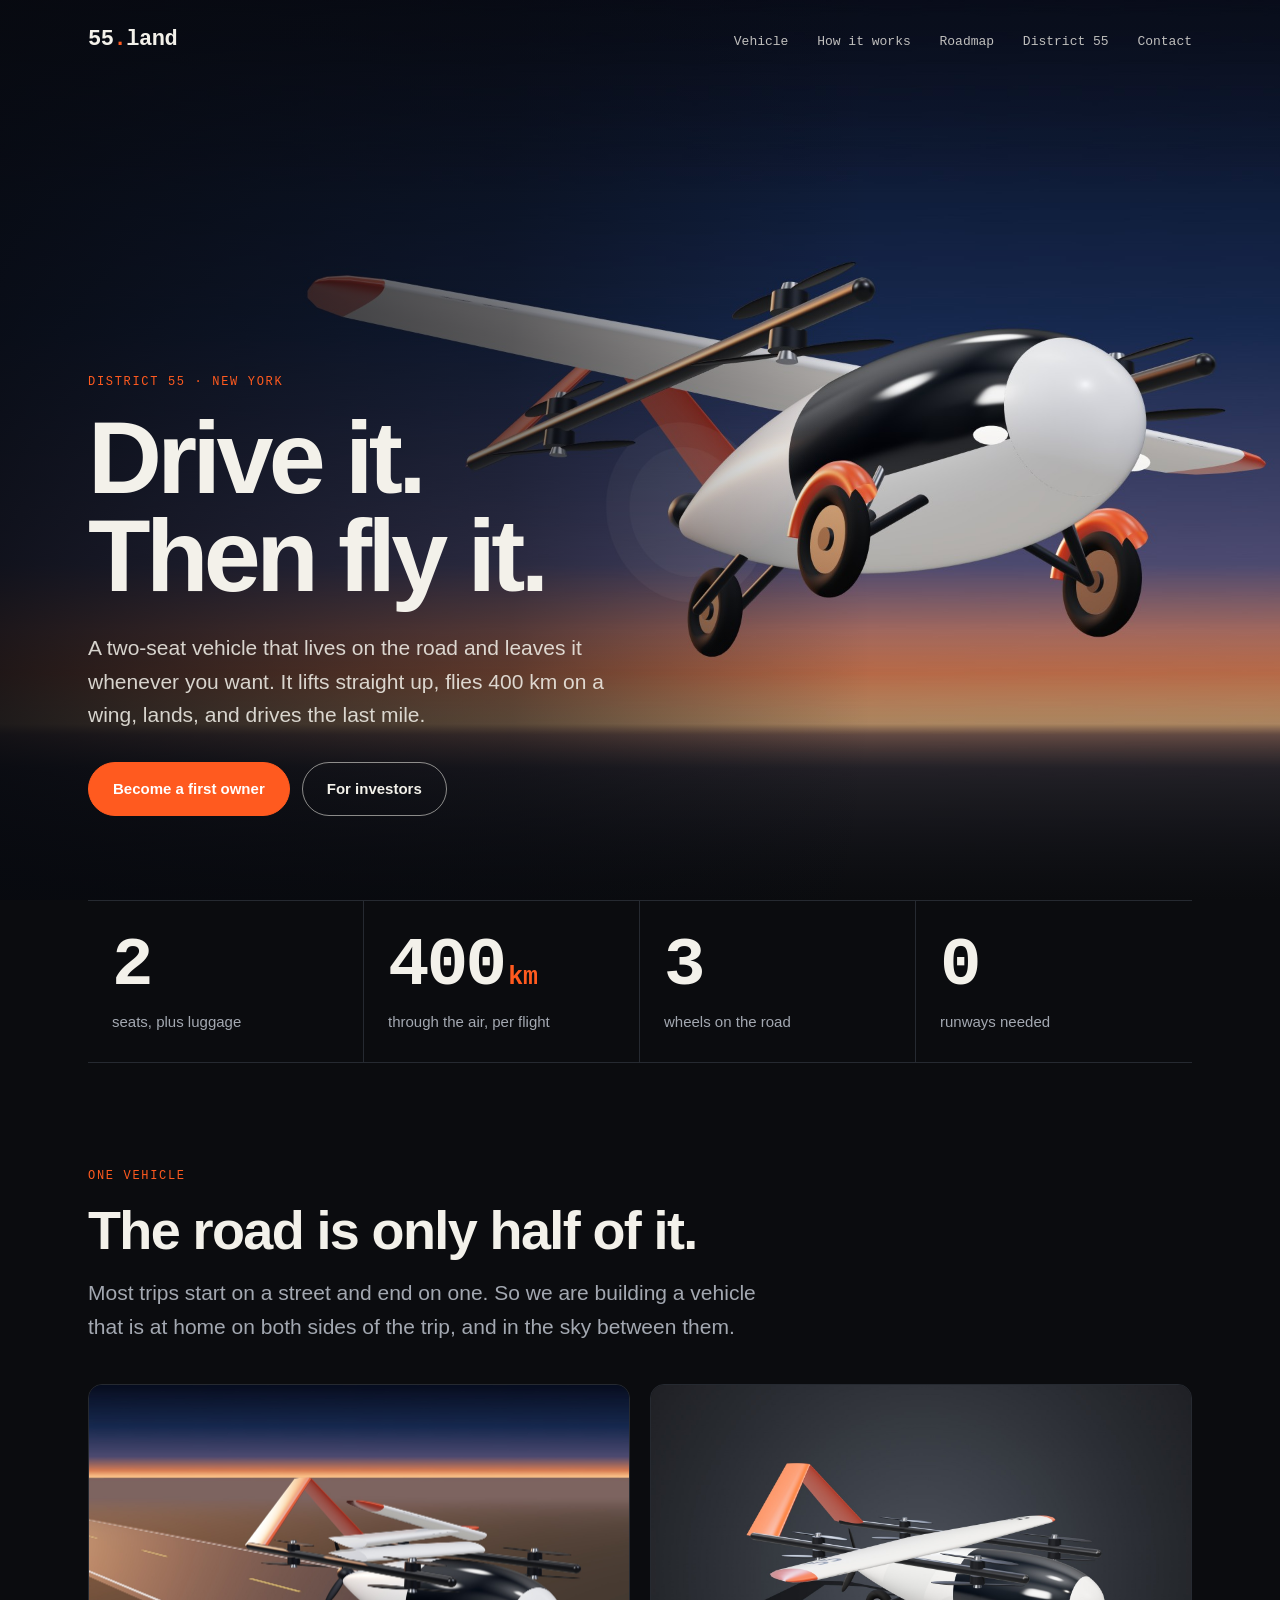
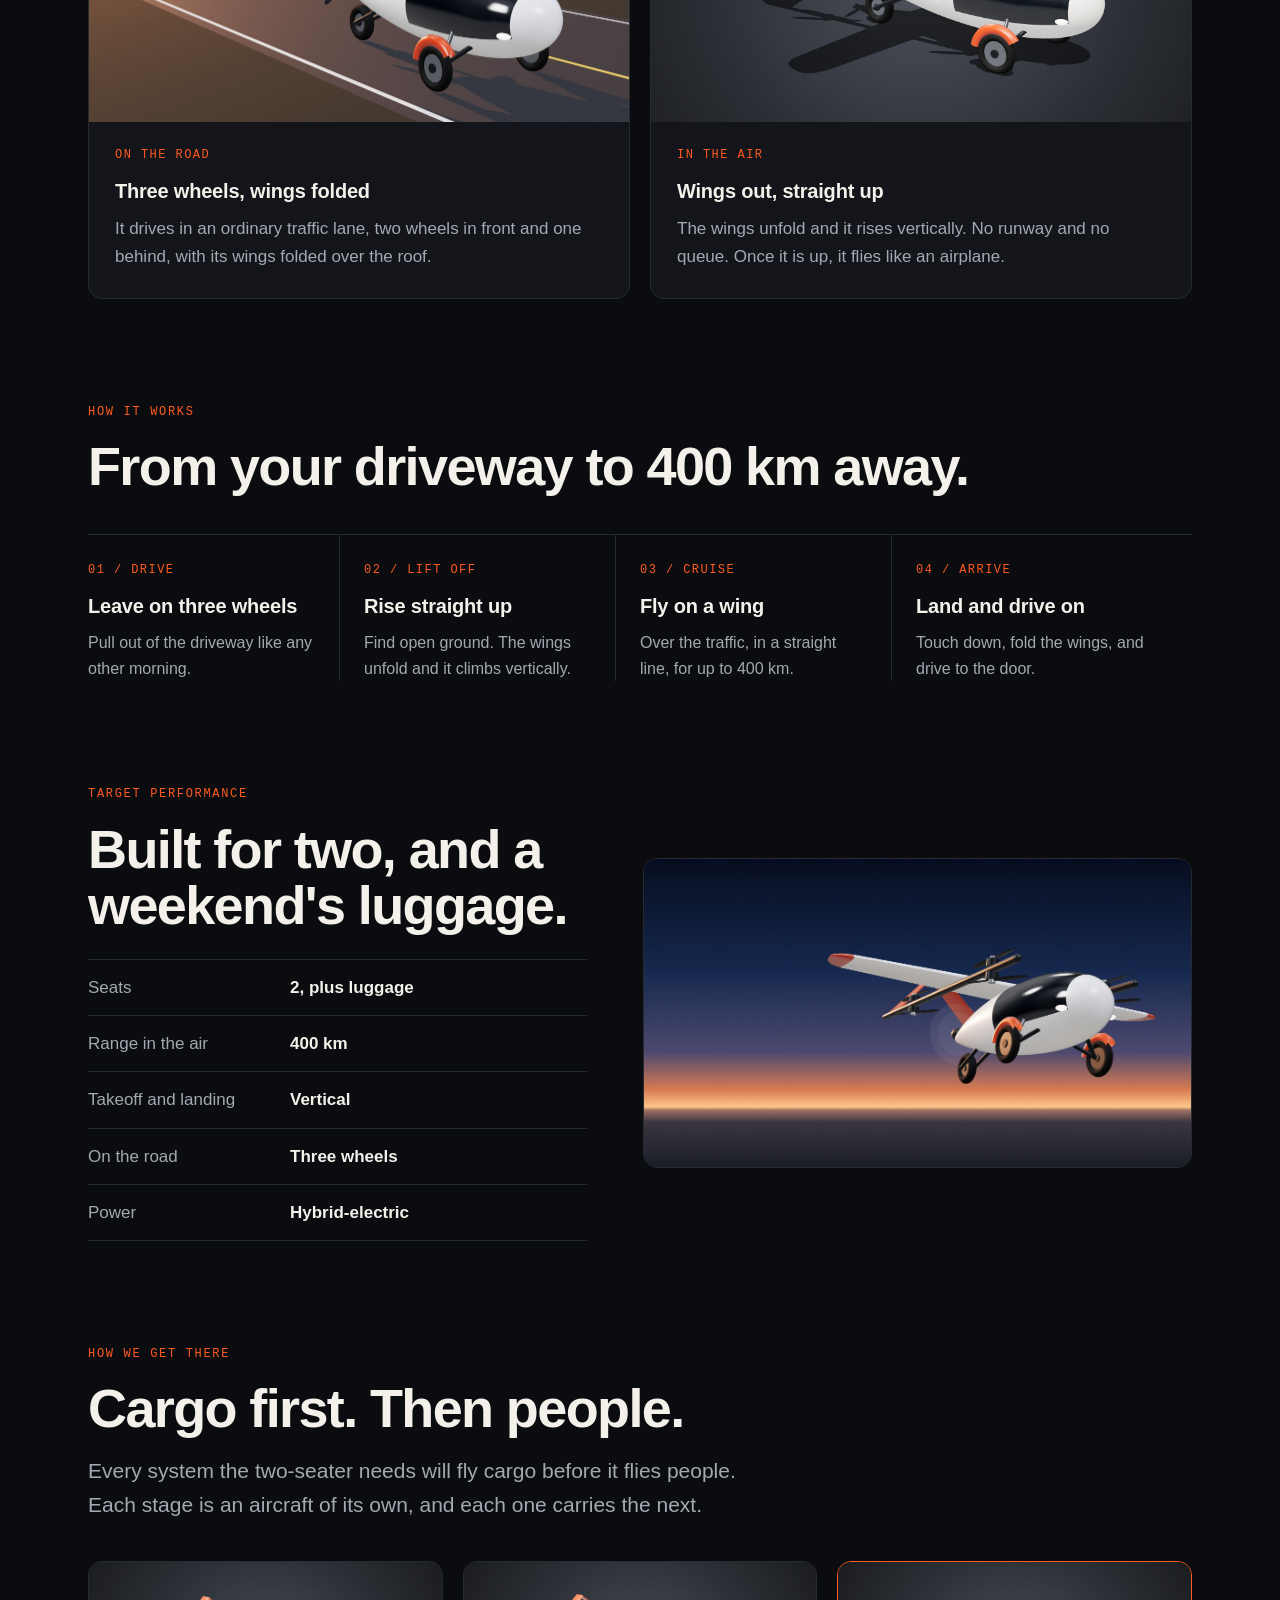
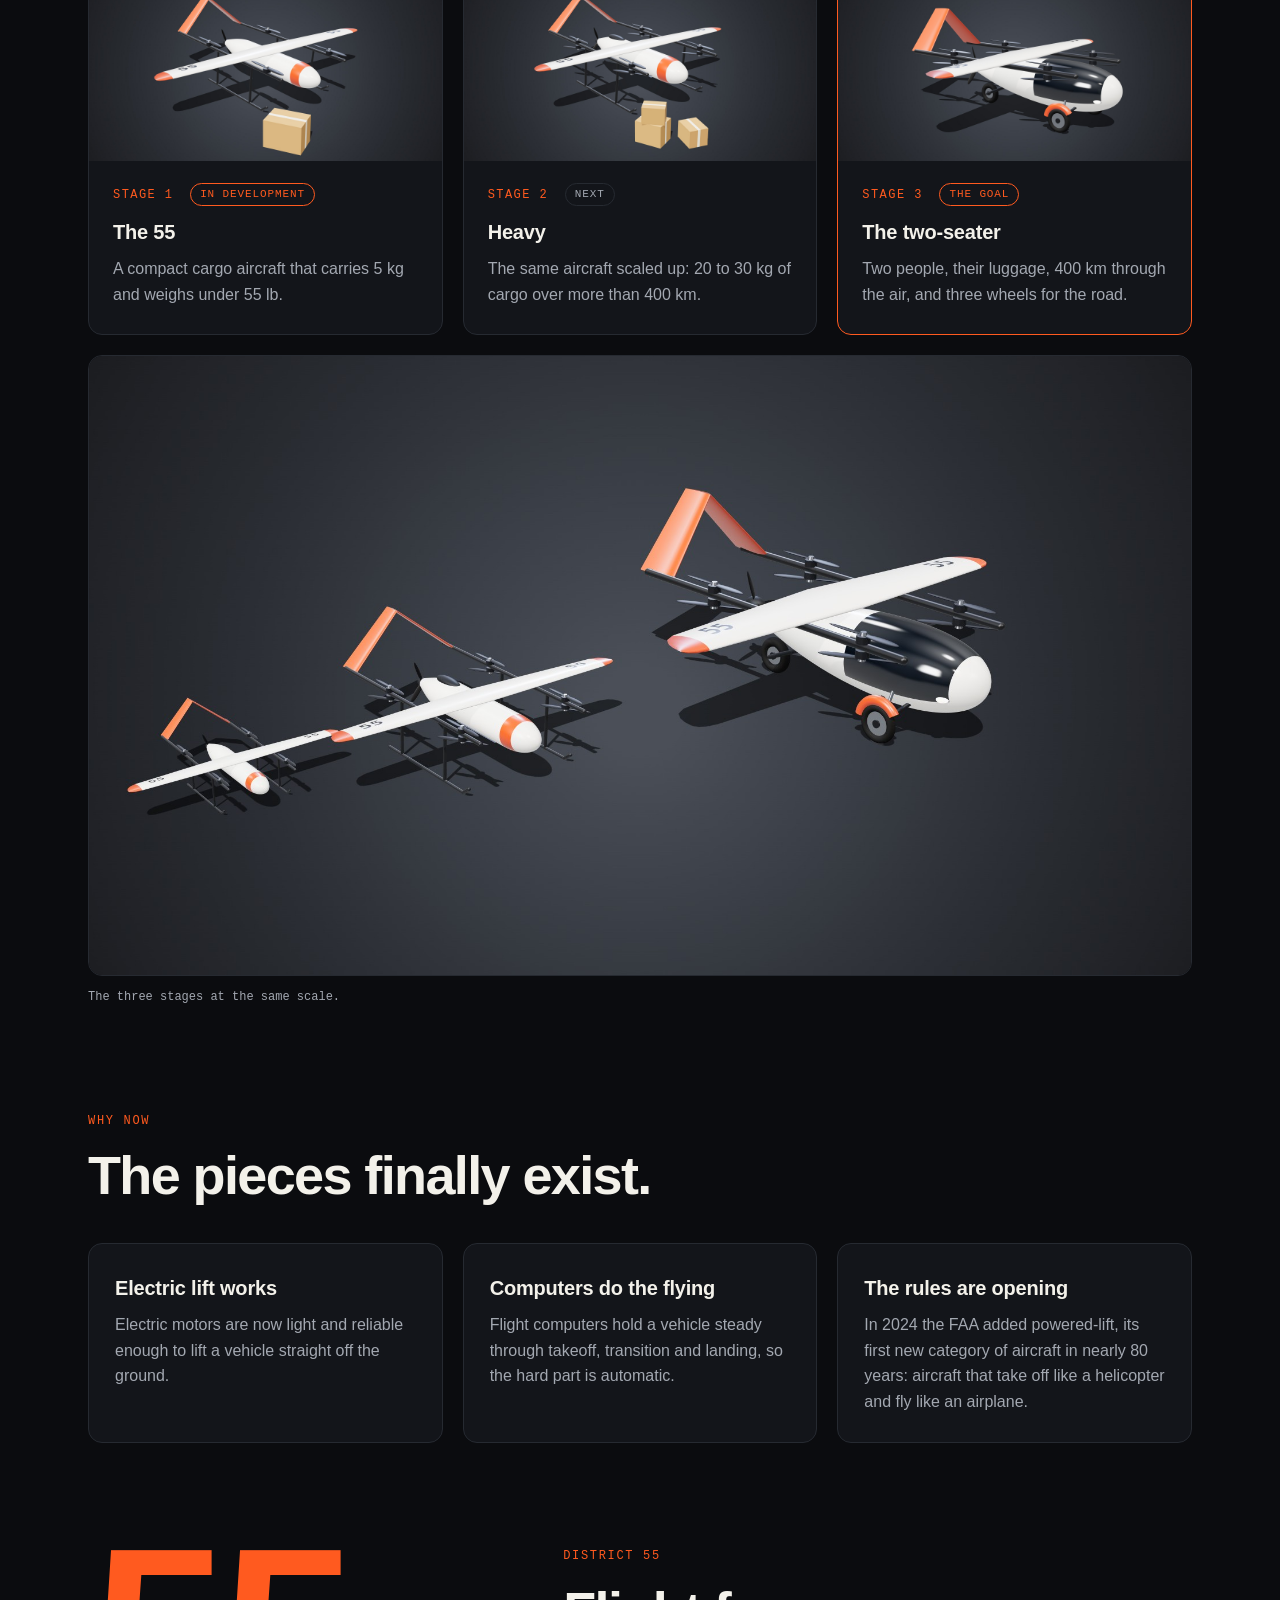
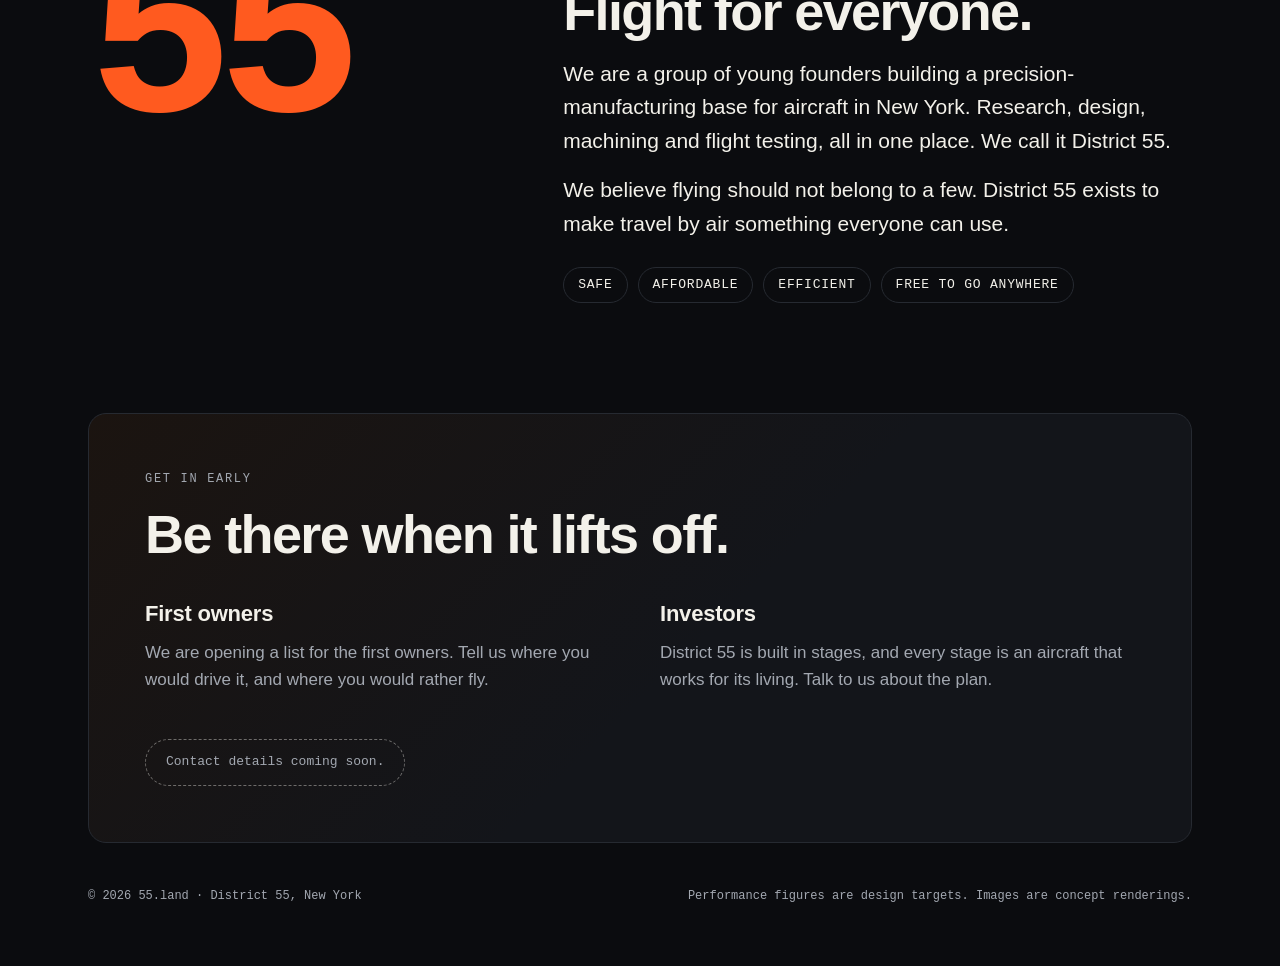
==== index.html @ 9340f639 "Rebuild the site around the two-seat drive-and-fly vehicle New dark layout with a full-width hero, f" ====
<!doctype html>
<html lang="en">
<head>
<meta charset="utf-8">
<meta name="viewport" content="width=device-width, initial-scale=1">
<title>55 — Drive it. Then fly it.</title>
<meta name="description" content="District 55 is building a two-seat vehicle that drives on the road and takes off straight up. 400 km through the air, no runway.">
<meta property="og:title" content="55 — Drive it. Then fly it.">
<meta property="og:description" content="A two-seat vehicle that drives on the road and takes off straight up. 400 km through the air, no runway.">
<meta property="og:type" content="website">
<meta property="og:url" content="https://55.land/">
<meta property="og:image" content="https://55.land/img/hero-fly.jpg">
<meta name="theme-color" content="#0b0c0f">
<link rel="icon" href="favicon.svg" type="image/svg+xml">
<link rel="stylesheet" href="style.css">
</head>
<body>

<header class="top">
  <div class="wrap">
    <a class="logo" href="./">55<span>.</span>land</a>
    <nav>
      <a class="hide" href="#vehicle">Vehicle</a>
      <a class="hide" href="#how">How it works</a>
      <a class="hide" href="#roadmap">Roadmap</a>
      <a class="hide" href="#district">District 55</a>
      <a href="#contact">Contact</a>
    </nav>
  </div>
</header>

<div class="hero">
  <img class="shot" src="img/hero-fly.jpg" width="2400" height="1350" alt="A two-seat vehicle with a long wing and three road wheels, flying at dusk.">
  <div class="wrap">
    <p class="eyebrow">District 55 · New York</p>
    <h1>Drive it.<br>Then fly it.</h1>
    <p class="lede">A two-seat vehicle that lives on the road and leaves it whenever you want. It lifts straight up, flies 400 km on a wing, lands, and drives the last mile.</p>
    <div class="btns">
      <a class="btn primary" href="#contact">Become a first owner</a>
      <a class="btn" href="#contact">For investors</a>
    </div>
  </div>
</div>

<div class="wrap">

<dl class="stats">
  <div><dt>2</dt><dd>seats, plus luggage</dd></div>
  <div><dt>400<small>km</small></dt><dd>through the air, per flight</dd></div>
  <div><dt>3</dt><dd>wheels on the road</dd></div>
  <div><dt>0</dt><dd>runways needed</dd></div>
</dl>

<section id="vehicle">
  <p class="eyebrow">One vehicle</p>
  <h2>The road is only half of it.</h2>
  <p class="lede">Most trips start on a street and end on one. So we are building a vehicle that is at home on both sides of the trip, and in the sky between them.</p>
  <div class="modes">
    <div class="mode">
      <img src="img/road.jpg" width="2400" height="1350" loading="lazy" alt="The vehicle on a two-lane road at dusk, wings folded over the roof.">
      <div class="txt">
        <div class="num">On the road</div>
        <h3>Three wheels, wings folded</h3>
        <p>It drives in an ordinary traffic lane, two wheels in front and one behind, with its wings folded over the roof.</p>
      </div>
    </div>
    <div class="mode">
      <img src="img/stage-3.jpg" width="1920" height="1080" loading="lazy" alt="The vehicle with its wings unfolded, ready to take off.">
      <div class="txt">
        <div class="num">In the air</div>
        <h3>Wings out, straight up</h3>
        <p>The wings unfold and it rises vertically. No runway and no queue. Once it is up, it flies like an airplane.</p>
      </div>
    </div>
  </div>
</section>

<section id="how">
  <p class="eyebrow">How it works</p>
  <h2>From your driveway to 400 km away.</h2>
  <div class="steps">
    <div class="step"><div class="num">01 / Drive</div><h3>Leave on three wheels</h3><p>Pull out of the driveway like any other morning.</p></div>
    <div class="step"><div class="num">02 / Lift off</div><h3>Rise straight up</h3><p>Find open ground. The wings unfold and it climbs vertically.</p></div>
    <div class="step"><div class="num">03 / Cruise</div><h3>Fly on a wing</h3><p>Over the traffic, in a straight line, for up to 400 km.</p></div>
    <div class="step"><div class="num">04 / Arrive</div><h3>Land and drive on</h3><p>Touch down, fold the wings, and drive to the door.</p></div>
  </div>
</section>

<section class="perf" id="performance">
  <div>
    <p class="eyebrow">Target performance</p>
    <h2>Built for two, and a weekend's luggage.</h2>
    <dl class="spec">
      <div><dt>Seats</dt><dd>2, plus luggage</dd></div>
      <div><dt>Range in the air</dt><dd>400 km</dd></div>
      <div><dt>Takeoff and landing</dt><dd>Vertical</dd></div>
      <div><dt>On the road</dt><dd>Three wheels</dd></div>
      <div><dt>Power</dt><dd>Hybrid-electric</dd></div>
    </dl>
  </div>
  <img src="img/hero-fly.jpg" width="2400" height="1350" loading="lazy" alt="The vehicle in flight.">
</section>

<section id="roadmap">
  <p class="eyebrow">How we get there</p>
  <h2>Cargo first. Then people.</h2>
  <p class="lede">Every system the two-seater needs will fly cargo before it flies people. Each stage is an aircraft of its own, and each one carries the next.</p>
  <div class="stages">
    <div class="stage">
      <img src="img/stage-1.jpg" width="1920" height="1080" loading="lazy" alt="The Stage 1 cargo aircraft beside a parcel.">
      <div class="txt">
        <div class="num">Stage 1 <span class="tag now">In development</span></div>
        <h3>The 55</h3>
        <p>A compact cargo aircraft that carries 5 kg and weighs under 55 lb.</p>
      </div>
    </div>
    <div class="stage">
      <img src="img/stage-2.jpg" width="1920" height="1080" loading="lazy" alt="The Stage 2 cargo aircraft beside a stack of parcels.">
      <div class="txt">
        <div class="num">Stage 2 <span class="tag">Next</span></div>
        <h3>Heavy</h3>
        <p>The same aircraft scaled up: 20 to 30 kg of cargo over more than 400 km.</p>
      </div>
    </div>
    <div class="stage goal">
      <img src="img/stage-3.jpg" width="1920" height="1080" loading="lazy" alt="The Stage 3 two-seat vehicle.">
      <div class="txt">
        <div class="num">Stage 3 <span class="tag now">The goal</span></div>
        <h3>The two-seater</h3>
        <p>Two people, their luggage, 400 km through the air, and three wheels for the road.</p>
      </div>
    </div>
  </div>
  <figure class="family">
    <img src="img/family.jpg" width="1920" height="1080" loading="lazy" alt="The three aircraft side by side, from the smallest to the largest.">
    <figcaption>The three stages at the same scale.</figcaption>
  </figure>
</section>

<section id="why-now">
  <p class="eyebrow">Why now</p>
  <h2>The pieces finally exist.</h2>
  <div class="cards">
    <div class="card"><h3>Electric lift works</h3><p>Electric motors are now light and reliable enough to lift a vehicle straight off the ground.</p></div>
    <div class="card"><h3>Computers do the flying</h3><p>Flight computers hold a vehicle steady through takeoff, transition and landing, so the hard part is automatic.</p></div>
    <div class="card"><h3>The rules are opening</h3><p>In 2024 the FAA added powered-lift, its first new category of aircraft in nearly 80 years: aircraft that take off like a helicopter and fly like an airplane.</p></div>
  </div>
</section>

<section class="district" id="district">
  <div class="big55">55</div>
  <div>
    <p class="eyebrow">District 55</p>
    <h2>Flight for everyone.</h2>
    <p class="lede">We are a group of young founders building a precision-manufacturing base for aircraft in New York. Research, design, machining and flight testing, all in one place. We call it District 55.</p>
    <p class="lede">We believe flying should not belong to a few. District 55 exists to make travel by air something everyone can use.</p>
    <ul class="values">
      <li>Safe</li>
      <li>Affordable</li>
      <li>Efficient</li>
      <li>Free to go anywhere</li>
    </ul>
  </div>
</section>

<div class="cta" id="contact">
  <p class="eyebrow">Get in early</p>
  <h2>Be there when it lifts off.</h2>
  <div class="two">
    <div>
      <h3>First owners</h3>
      <p>We are opening a list for the first owners. Tell us where you would drive it, and where you would rather fly.</p>
    </div>
    <div>
      <h3>Investors</h3>
      <p>District 55 is built in stages, and every stage is an aircraft that works for its living. Talk to us about the plan.</p>
    </div>
  </div>
  <p class="soon">Contact details coming soon.</p>
</div>

<footer>
  <span>© 2026 55.land · District 55, New York</span>
  <span>Performance figures are design targets. Images are concept renderings.</span>
</footer>

</div>
</body>
</html>
---- style.css ----
:root {
  --bg: #0b0c0f;
  --card: #13151a;
  --ink: #f3f1ea;
  --muted: #a3a8b1;
  --line: #262a31;
  --accent: #ff5a1f;
  --sans: -apple-system, BlinkMacSystemFont, "Segoe UI", "Helvetica Neue", Arial, sans-serif;
  --mono: ui-monospace, "SF Mono", Menlo, Consolas, monospace;
  color-scheme: dark;
}
* { box-sizing: border-box; }
html { scroll-behavior: smooth; }
body {
  margin: 0;
  background: var(--bg);
  color: var(--ink);
  font-family: var(--sans);
  font-size: 17px;
  line-height: 1.6;
  -webkit-font-smoothing: antialiased;
}
a { color: inherit; }
img { max-width: 100%; height: auto; }
.wrap { max-width: 1160px; margin: 0 auto; padding: 0 28px; }

/* header sits on top of the hero image */
header.top {
  position: absolute; top: 0; left: 0; right: 0; z-index: 3;
}
header.top .wrap { display: flex; align-items: center; justify-content: space-between; padding-top: 22px; padding-bottom: 22px; }
.logo { font-family: var(--mono); font-weight: 700; font-size: 22px; letter-spacing: -0.02em; text-decoration: none; }
.logo span { color: var(--accent); }
nav a { font-family: var(--mono); font-size: 13px; text-decoration: none; color: var(--ink); opacity: 0.78; margin-left: 24px; }
nav a:hover { opacity: 1; color: var(--accent); }

.eyebrow {
  font-family: var(--mono); font-size: 12px; letter-spacing: 0.14em;
  text-transform: uppercase; color: var(--accent); margin: 0 0 16px;
}
h1 {
  font-size: clamp(46px, 8vw, 112px); line-height: 0.96;
  letter-spacing: -0.045em; font-weight: 750; margin: 0 0 26px;
}
h2 {
  font-size: clamp(30px, 4.4vw, 54px); line-height: 1.04;
  letter-spacing: -0.03em; font-weight: 720; margin: 0 0 18px;
}
h3 { font-size: 20px; font-weight: 650; letter-spacing: -0.01em; margin: 0 0 8px; }
p { margin: 0 0 16px; }
.lede { font-size: clamp(18px, 1.7vw, 21px); color: var(--muted); max-width: 33em; }

/* hero */
.hero { position: relative; min-height: min(100vh, 900px); display: flex; align-items: flex-end; overflow: hidden; }
.hero .shot { position: absolute; inset: 0; width: 100%; height: 100%; object-fit: cover; object-position: 72% 50%; }
.hero::after {
  content: ""; position: absolute; inset: 0;
  background:
    linear-gradient(90deg, rgba(7, 9, 15, 0.86) 0%, rgba(7, 9, 15, 0.5) 40%, rgba(7, 9, 15, 0) 68%),
    linear-gradient(180deg, rgba(11, 12, 15, 0.35) 0%, rgba(11, 12, 15, 0) 22%, rgba(11, 12, 15, 0) 70%, var(--bg) 100%);
}
.hero .wrap { position: relative; z-index: 2; width: 100%; padding-top: 140px; padding-bottom: 84px; }
.hero .lede { color: var(--ink); opacity: 0.86; max-width: 27em; }
.btns { display: flex; flex-wrap: wrap; gap: 12px; margin-top: 30px; }
.btn {
  display: inline-block; padding: 14px 24px; border-radius: 999px;
  font-weight: 650; font-size: 15px; text-decoration: none;
  border: 1.5px solid rgba(243, 241, 234, 0.55);
}
.btn.primary { background: var(--accent); border-color: var(--accent); color: #fff; }
.btn:hover { border-color: var(--accent); color: var(--accent); }
.btn.primary:hover { background: #fff; border-color: #fff; color: #0b0c0f; }

/* headline numbers */
.stats { display: grid; grid-template-columns: repeat(4, 1fr); border-top: 1px solid var(--line); border-bottom: 1px solid var(--line); margin: 0; }
.stats div { padding: 30px 24px 28px; border-right: 1px solid var(--line); }
.stats div:last-child { border-right: 0; }
.stats dt { font-family: var(--mono); font-weight: 700; font-size: clamp(40px, 5.4vw, 72px); line-height: 1; letter-spacing: -0.04em; }
.stats dt small { font-size: 0.36em; letter-spacing: 0; color: var(--accent); margin-left: 4px; }
.stats dd { margin: 10px 0 0; color: var(--muted); font-size: 15px; }

section { padding: 104px 0 0; }

/* road and air */
.modes { display: grid; grid-template-columns: 1fr 1fr; gap: 20px; margin-top: 40px; }
.mode { position: relative; border-radius: 14px; overflow: hidden; background: var(--card); border: 1px solid var(--line); }
.mode img { display: block; width: 100%; aspect-ratio: 16 / 10; object-fit: cover; }
.mode .txt { padding: 24px 26px 28px; }
.mode p { color: var(--muted); margin: 0; }
.num { font-family: var(--mono); font-size: 12px; letter-spacing: 0.12em; color: var(--accent); margin-bottom: 10px; text-transform: uppercase; }

/* steps */
.steps { display: grid; grid-template-columns: repeat(4, 1fr); gap: 0; margin-top: 40px; border-top: 1px solid var(--line); }
.step { padding: 26px 24px 0 0; border-right: 1px solid var(--line); margin-right: 24px; }
.step:last-child { border-right: 0; margin-right: 0; }
.step p { color: var(--muted); margin: 0; font-size: 16px; }

/* target performance */
.perf { display: grid; grid-template-columns: 1fr 1.1fr; gap: 56px; align-items: center; }
.perf img { display: block; width: 100%; border-radius: 14px; border: 1px solid var(--line); }
.spec { margin: 26px 0 0; border-top: 1px solid var(--line); }
.spec div { display: grid; grid-template-columns: 190px 1fr; gap: 12px; padding: 14px 0; border-bottom: 1px solid var(--line); }
.spec dt { color: var(--muted); }
.spec dd { margin: 0; font-weight: 650; font-variant-numeric: tabular-nums; }

/* roadmap */
.stages { margin-top: 40px; display: grid; grid-template-columns: repeat(3, 1fr); gap: 20px; }
.stage { border-radius: 14px; overflow: hidden; background: var(--card); border: 1px solid var(--line); }
.stage.goal { border-color: var(--accent); }
.stage img { display: block; width: 100%; aspect-ratio: 16 / 9; object-fit: cover; }
.stage .txt { padding: 22px 24px 26px; }
.stage p { color: var(--muted); margin: 0; font-size: 16px; }
.tag {
  display: inline-block; font-family: var(--mono); font-size: 11px; letter-spacing: 0.08em;
  text-transform: uppercase; padding: 2px 9px; border-radius: 999px;
  border: 1px solid var(--line); color: var(--muted); margin-left: 8px; vertical-align: 1px;
}
.tag.now { border-color: var(--accent); color: var(--accent); }
figure { margin: 0; }
figure.family { margin-top: 20px; }
figure.family img { display: block; width: 100%; border-radius: 14px; border: 1px solid var(--line); }
figcaption { font-family: var(--mono); font-size: 12px; color: var(--muted); margin-top: 12px; }

/* why now */
.cards { display: grid; grid-template-columns: repeat(3, 1fr); gap: 20px; margin-top: 40px; }
.card { background: var(--card); border: 1px solid var(--line); border-radius: 14px; padding: 28px 26px; }
.card p { color: var(--muted); margin: 0; font-size: 16px; }

/* district 55 */
.district { display: grid; grid-template-columns: 0.8fr 1.2fr; gap: 56px; align-items: start; }
.big55 { font-family: var(--mono); font-weight: 700; font-size: clamp(110px, 19vw, 260px); line-height: 0.82; letter-spacing: -0.07em; color: var(--accent); }
.district .lede { color: var(--ink); max-width: 30em; }
.values { display: flex; flex-wrap: wrap; gap: 10px; margin: 26px 0 0; padding: 0; list-style: none; }
.values li { font-family: var(--mono); font-size: 13px; letter-spacing: 0.06em; text-transform: uppercase; border: 1px solid var(--line); border-radius: 999px; padding: 7px 14px; }

/* contact */
.cta { margin-top: 110px; border-radius: 18px; border: 1px solid var(--line); background: linear-gradient(135deg, #1b1410 0%, #13151a 55%); padding: 56px; }
.cta .two { display: grid; grid-template-columns: 1fr 1fr; gap: 40px; margin-top: 34px; }
.cta h3 { font-size: 22px; }
.cta p { color: var(--muted); max-width: 30em; }
.soon { font-family: var(--mono); font-size: 13px; color: var(--ink); border: 1px dashed rgba(243, 241, 234, 0.4); border-radius: 999px; padding: 12px 20px; display: inline-block; margin: 30px 0 0; }

footer { padding: 44px 0 60px; font-family: var(--mono); font-size: 12px; color: var(--muted); display: flex; justify-content: space-between; flex-wrap: wrap; gap: 10px; }

@media (max-width: 900px) {
  .stages, .cards { grid-template-columns: 1fr; }
  .perf, .district { grid-template-columns: 1fr; gap: 32px; }
  .steps { grid-template-columns: 1fr 1fr; }
  .step { border-right: 0; margin-right: 0; padding: 24px 20px 8px 0; }
}
@media (max-width: 700px) {
  .wrap { padding: 0 20px; }
  nav a { margin-left: 16px; }
  nav a.hide { display: none; }
  .hero { min-height: 88vh; }
  .hero .shot { bottom: auto; height: 52%; object-position: 90% 50%; }
  .hero::after {
    background:
      linear-gradient(180deg, rgba(11, 12, 15, 0.45) 0%, rgba(11, 12, 15, 0) 14%, rgba(11, 12, 15, 0) 36%, var(--bg) 52%);
  }
  .hero .wrap { padding-bottom: 48px; }
  .stats { grid-template-columns: 1fr 1fr; }
  .stats div { padding: 22px 16px; }
  .stats div:nth-child(2) { border-right: 0; }
  .stats div:nth-child(-n+2) { border-bottom: 1px solid var(--line); }
  section { padding-top: 76px; }
  .modes { grid-template-columns: 1fr; }
  .steps { grid-template-columns: 1fr; }
  .spec div { grid-template-columns: 140px 1fr; }
  .cta { padding: 34px 24px; margin-top: 80px; }
  .cta .two { grid-template-columns: 1fr; gap: 24px; }
}
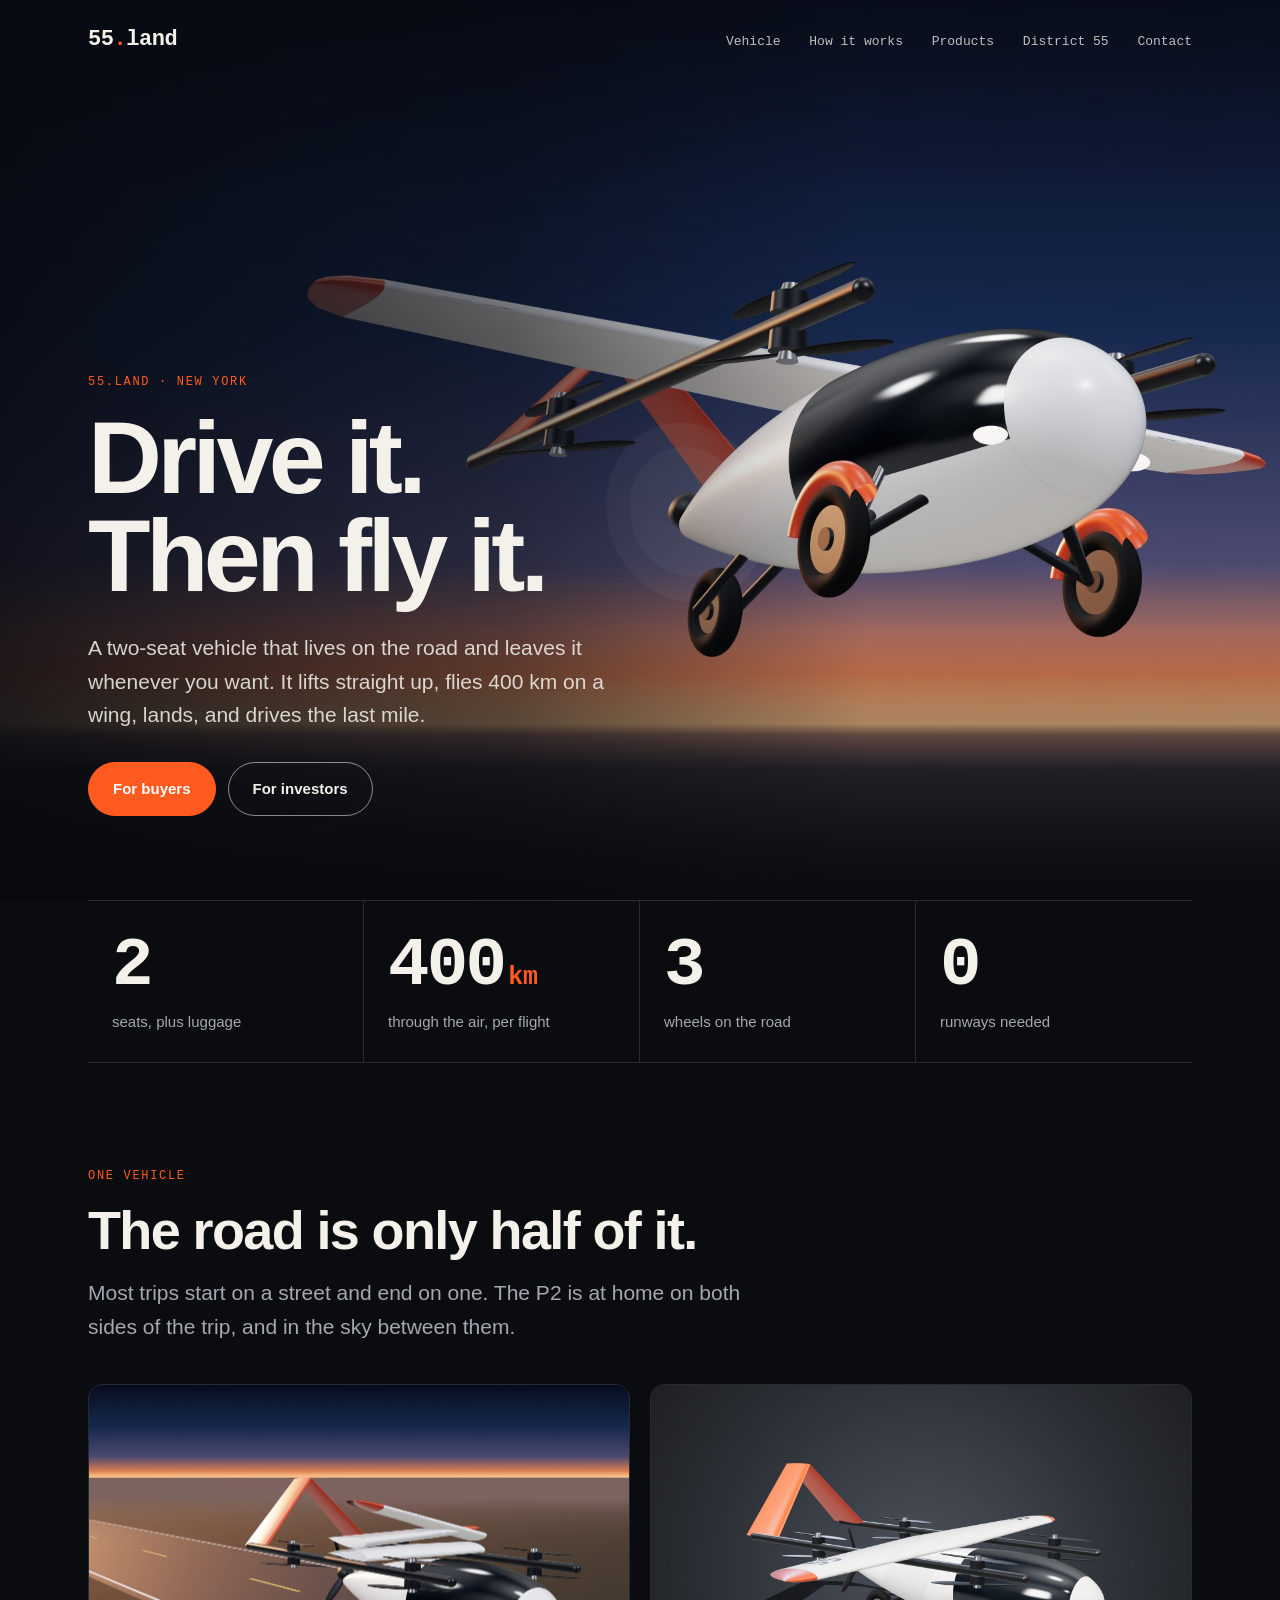
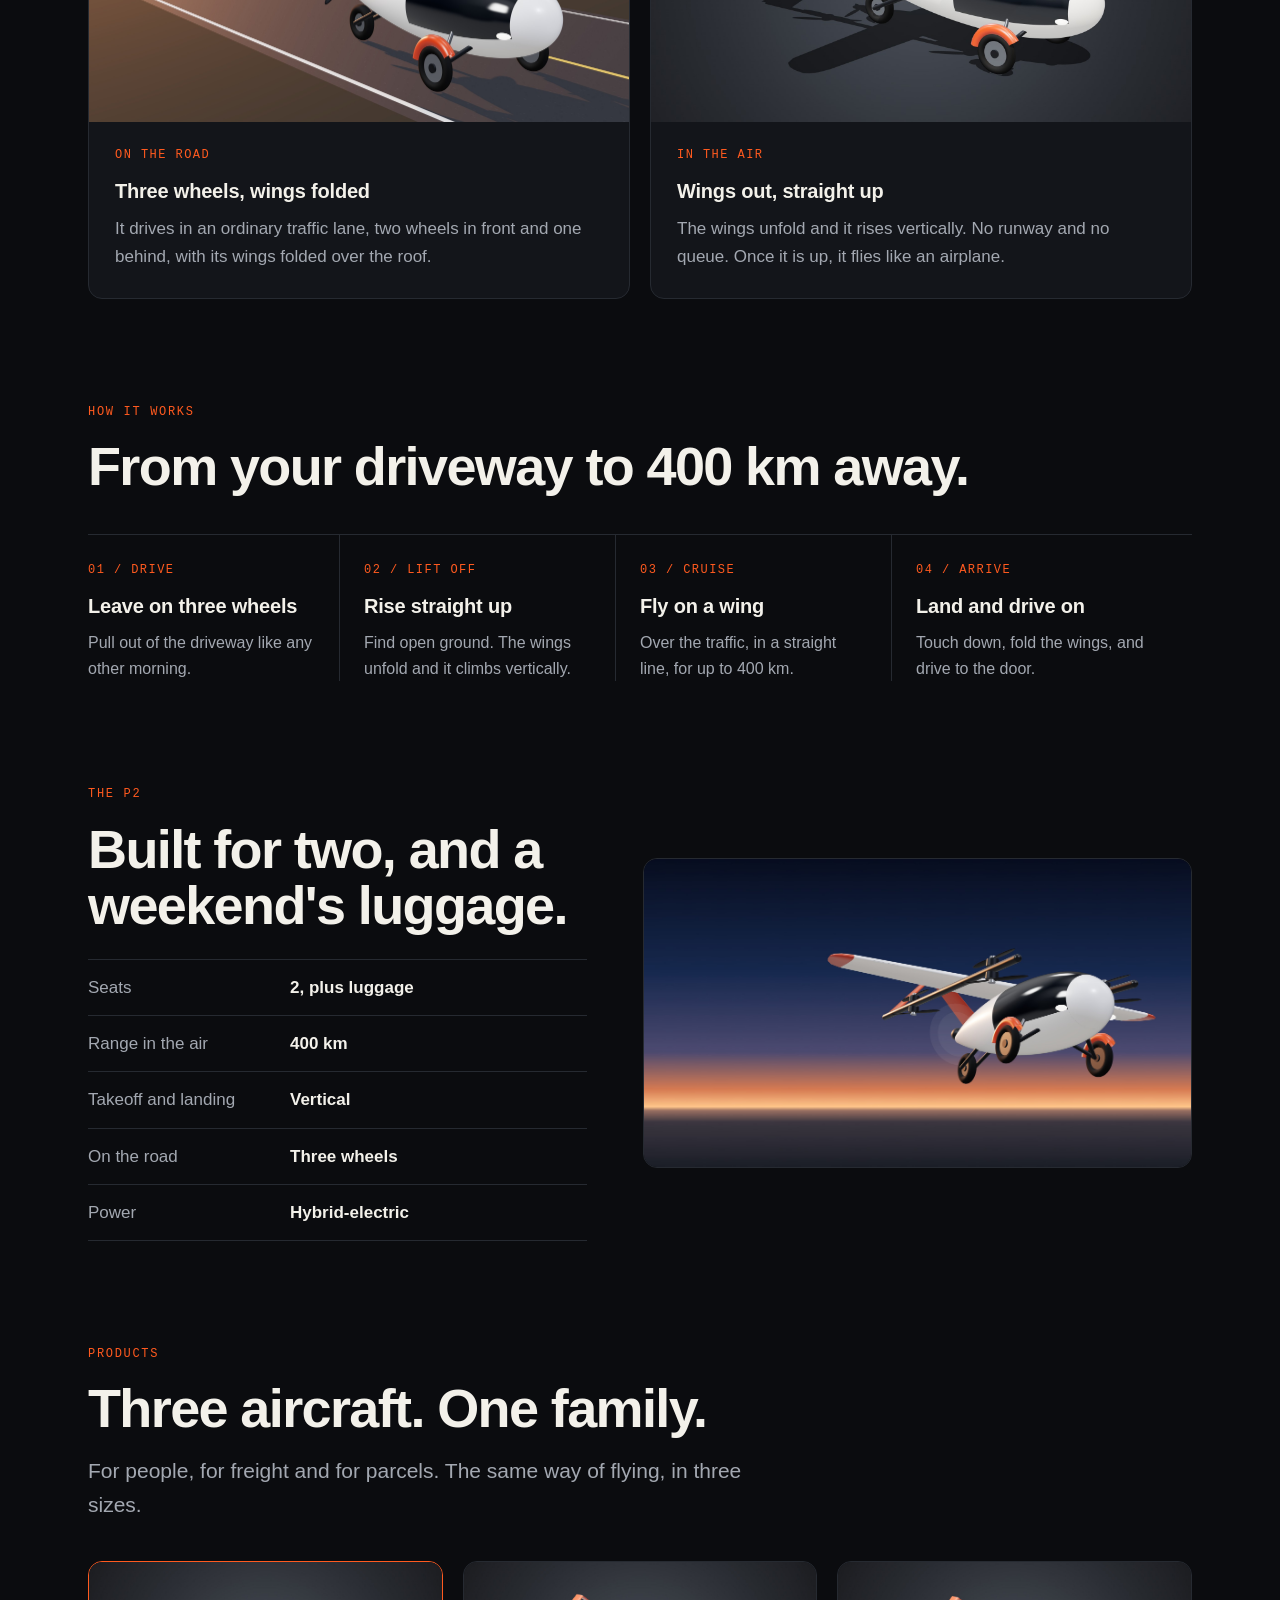
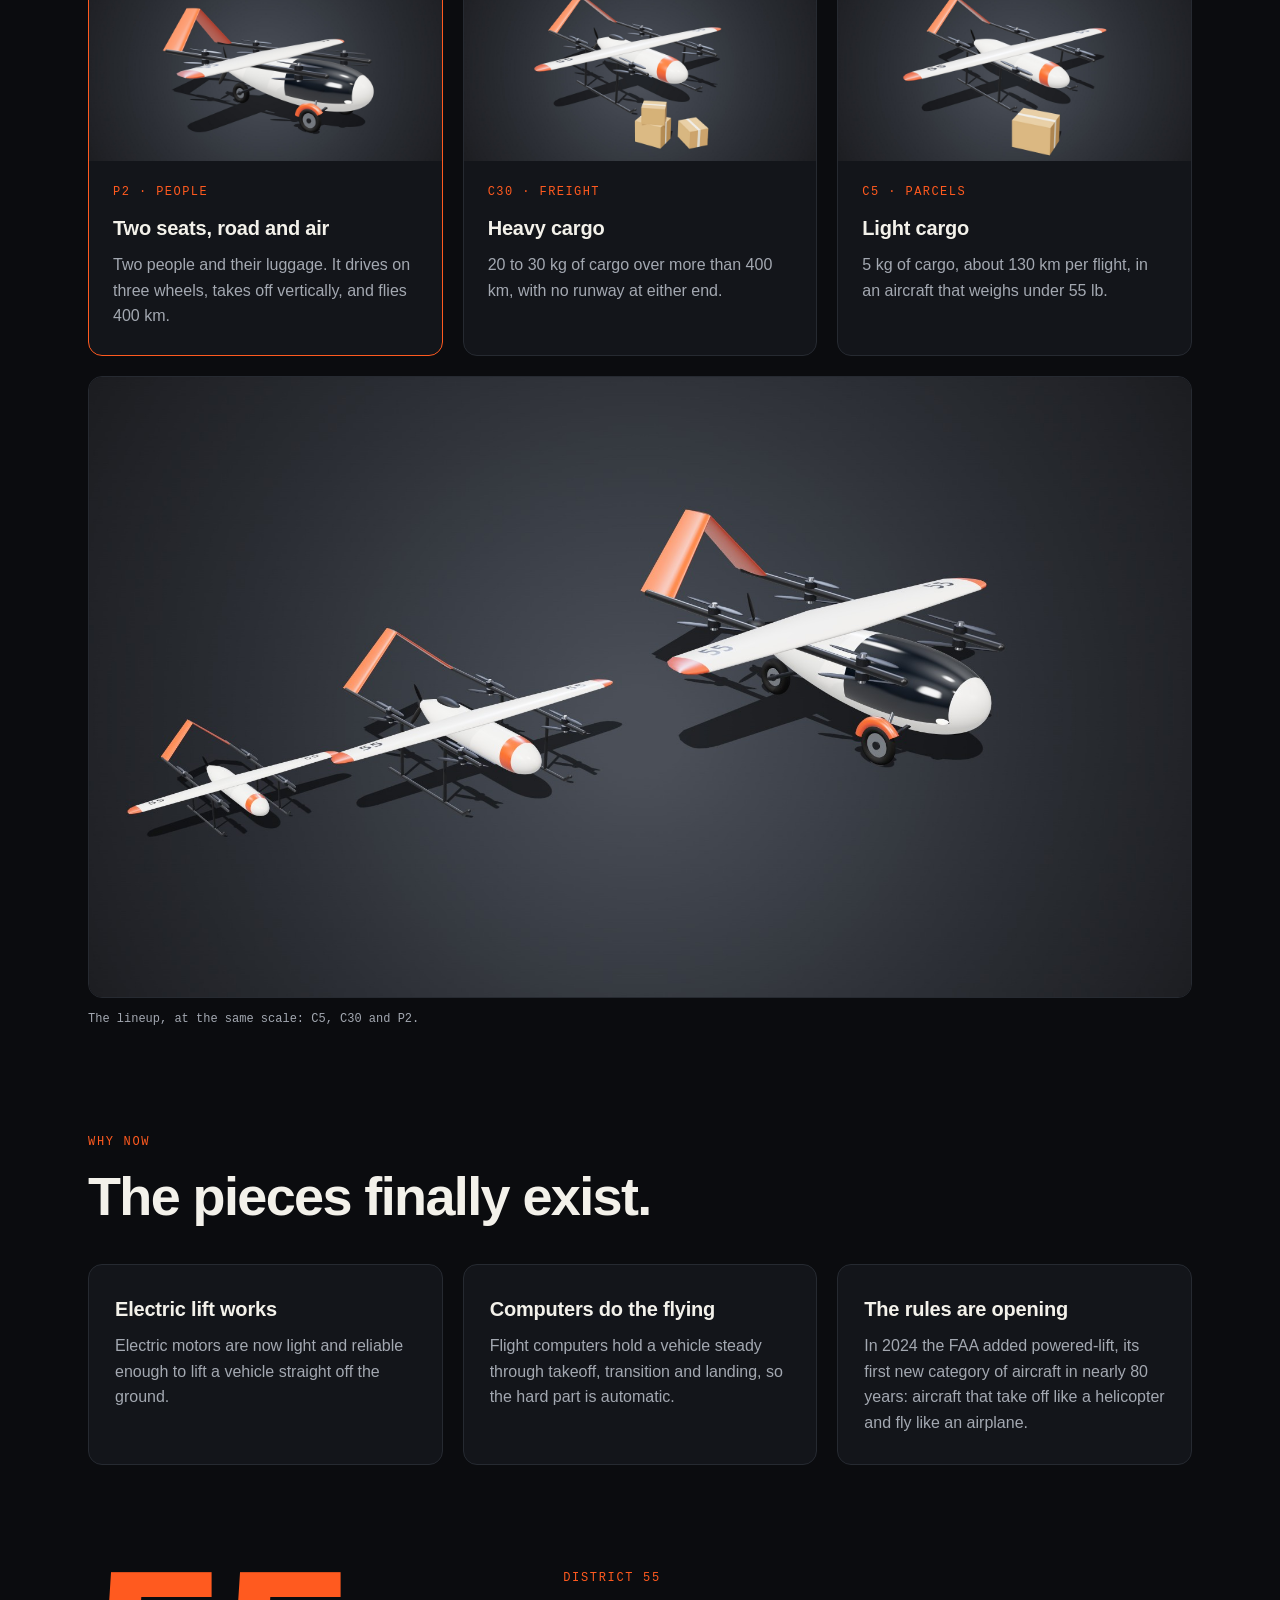
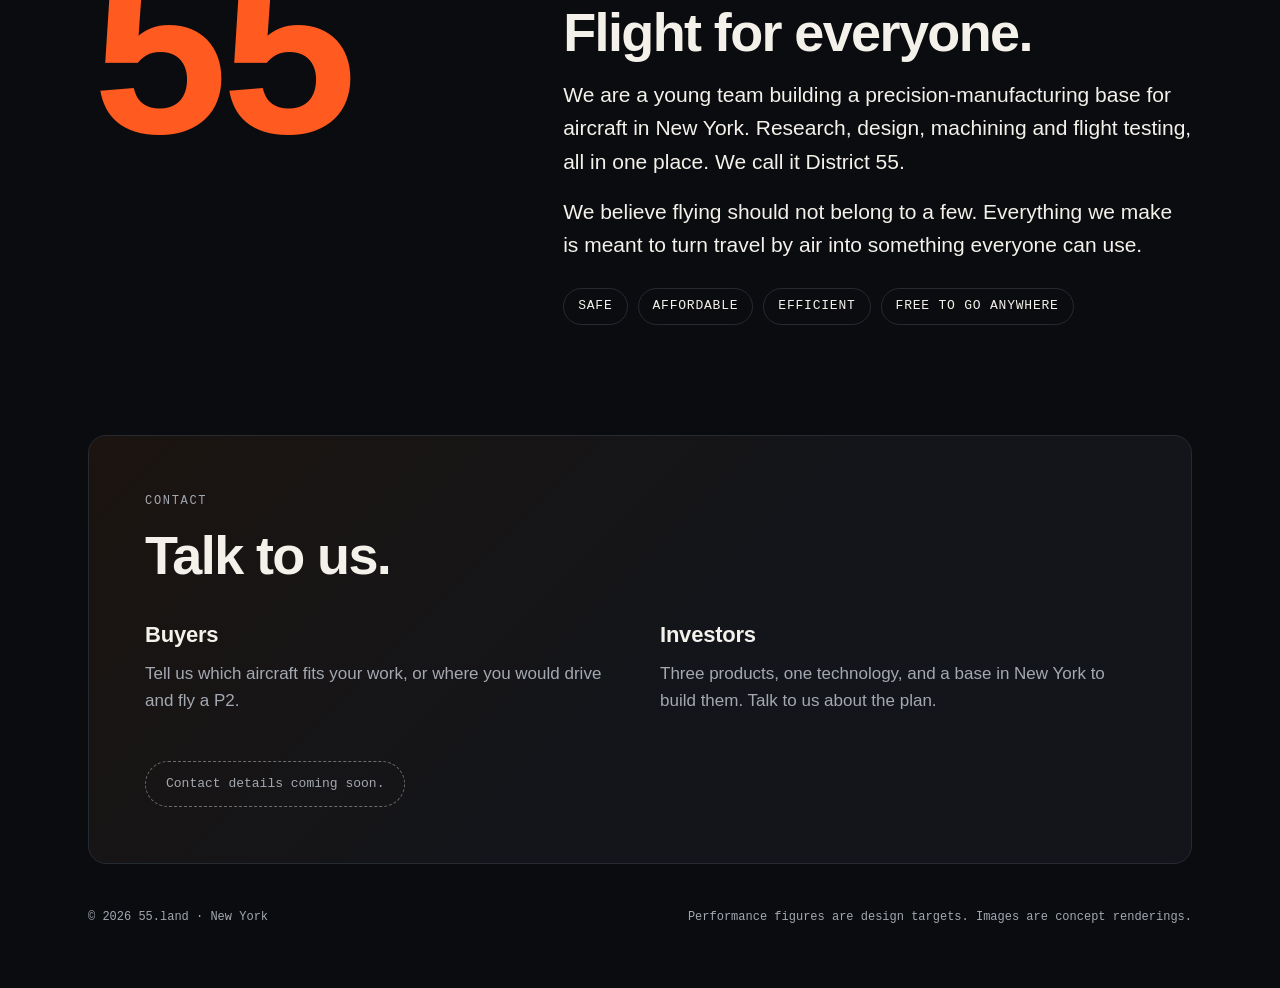
==== commit 3c0845eb: "Present the lineup as three products under the 55.land name Co-Authored-By: Claude Fable 5.2 <norepl" ====
--- a/index.html
+++ b/index.html
@@ -3,9 +3,9 @@
 <head>
 <meta charset="utf-8">
 <meta name="viewport" content="width=device-width, initial-scale=1">
-<title>55 — Drive it. Then fly it.</title>
-<meta name="description" content="District 55 is building a two-seat vehicle that drives on the road and takes off straight up. 400 km through the air, no runway.">
-<meta property="og:title" content="55 — Drive it. Then fly it.">
+<title>55.land — Drive it. Then fly it.</title>
+<meta name="description" content="55.land: aircraft for people, freight and parcels. The P2 is a two-seat vehicle that drives on the road and takes off straight up. 400 km through the air, no runway.">
+<meta property="og:title" content="55.land — Drive it. Then fly it.">
 <meta property="og:description" content="A two-seat vehicle that drives on the road and takes off straight up. 400 km through the air, no runway.">
 <meta property="og:type" content="website">
 <meta property="og:url" content="https://55.land/">
@@ -22,7 +22,7 @@
     <nav>
       <a class="hide" href="#vehicle">Vehicle</a>
       <a class="hide" href="#how">How it works</a>
-      <a class="hide" href="#roadmap">Roadmap</a>
+      <a class="hide" href="#products">Products</a>
       <a class="hide" href="#district">District 55</a>
       <a href="#contact">Contact</a>
     </nav>
@@ -32,11 +32,11 @@
 <div class="hero">
   <img class="shot" src="img/hero-fly.jpg" width="2400" height="1350" alt="A two-seat vehicle with a long wing and three road wheels, flying at dusk.">
   <div class="wrap">
-    <p class="eyebrow">District 55 · New York</p>
+    <p class="eyebrow">55.land · New York</p>
     <h1>Drive it.<br>Then fly it.</h1>
     <p class="lede">A two-seat vehicle that lives on the road and leaves it whenever you want. It lifts straight up, flies 400 km on a wing, lands, and drives the last mile.</p>
     <div class="btns">
-      <a class="btn primary" href="#contact">Become a first owner</a>
+      <a class="btn primary" href="#contact">For buyers</a>
       <a class="btn" href="#contact">For investors</a>
     </div>
   </div>
@@ -54,7 +54,7 @@
 <section id="vehicle">
   <p class="eyebrow">One vehicle</p>
   <h2>The road is only half of it.</h2>
-  <p class="lede">Most trips start on a street and end on one. So we are building a vehicle that is at home on both sides of the trip, and in the sky between them.</p>
+  <p class="lede">Most trips start on a street and end on one. The P2 is at home on both sides of the trip, and in the sky between them.</p>
   <div class="modes">
     <div class="mode">
       <img src="img/road.jpg" width="2400" height="1350" loading="lazy" alt="The vehicle on a two-lane road at dusk, wings folded over the roof.">
@@ -88,7 +88,7 @@
 
 <section class="perf" id="performance">
   <div>
-    <p class="eyebrow">Target performance</p>
+    <p class="eyebrow">The P2</p>
     <h2>Built for two, and a weekend's luggage.</h2>
     <dl class="spec">
       <div><dt>Seats</dt><dd>2, plus luggage</dd></div>
@@ -101,39 +101,39 @@
   <img src="img/hero-fly.jpg" width="2400" height="1350" loading="lazy" alt="The vehicle in flight.">
 </section>
 
-<section id="roadmap">
-  <p class="eyebrow">How we get there</p>
-  <h2>Cargo first. Then people.</h2>
-  <p class="lede">Every system the two-seater needs will fly cargo before it flies people. Each stage is an aircraft of its own, and each one carries the next.</p>
+<section id="products">
+  <p class="eyebrow">Products</p>
+  <h2>Three aircraft. One family.</h2>
+  <p class="lede">For people, for freight and for parcels. The same way of flying, in three sizes.</p>
   <div class="stages">
-    <div class="stage">
-      <img src="img/stage-1.jpg" width="1920" height="1080" loading="lazy" alt="The Stage 1 cargo aircraft beside a parcel.">
+    <div class="stage goal">
+      <img src="img/stage-3.jpg" width="1920" height="1080" loading="lazy" alt="The P2, a two-seat vehicle with three road wheels and a long wing.">
       <div class="txt">
-        <div class="num">Stage 1 <span class="tag now">In development</span></div>
-        <h3>The 55</h3>
-        <p>A compact cargo aircraft that carries 5 kg and weighs under 55 lb.</p>
+        <div class="num">P2 · People</div>
+        <h3>Two seats, road and air</h3>
+        <p>Two people and their luggage. It drives on three wheels, takes off vertically, and flies 400 km.</p>
       </div>
     </div>
     <div class="stage">
-      <img src="img/stage-2.jpg" width="1920" height="1080" loading="lazy" alt="The Stage 2 cargo aircraft beside a stack of parcels.">
+      <img src="img/stage-2.jpg" width="1920" height="1080" loading="lazy" alt="The C30 cargo aircraft beside a stack of parcels.">
       <div class="txt">
-        <div class="num">Stage 2 <span class="tag">Next</span></div>
-        <h3>Heavy</h3>
-        <p>The same aircraft scaled up: 20 to 30 kg of cargo over more than 400 km.</p>
+        <div class="num">C30 · Freight</div>
+        <h3>Heavy cargo</h3>
+        <p>20 to 30 kg of cargo over more than 400 km, with no runway at either end.</p>
       </div>
     </div>
-    <div class="stage goal">
-      <img src="img/stage-3.jpg" width="1920" height="1080" loading="lazy" alt="The Stage 3 two-seat vehicle.">
+    <div class="stage">
+      <img src="img/stage-1.jpg" width="1920" height="1080" loading="lazy" alt="The C5 cargo aircraft beside a parcel.">
       <div class="txt">
-        <div class="num">Stage 3 <span class="tag now">The goal</span></div>
-        <h3>The two-seater</h3>
-        <p>Two people, their luggage, 400 km through the air, and three wheels for the road.</p>
+        <div class="num">C5 · Parcels</div>
+        <h3>Light cargo</h3>
+        <p>5 kg of cargo, about 130 km per flight, in an aircraft that weighs under 55 lb.</p>
       </div>
     </div>
   </div>
   <figure class="family">
     <img src="img/family.jpg" width="1920" height="1080" loading="lazy" alt="The three aircraft side by side, from the smallest to the largest.">
-    <figcaption>The three stages at the same scale.</figcaption>
+    <figcaption>The lineup, at the same scale: C5, C30 and P2.</figcaption>
   </figure>
 </section>
 
@@ -152,8 +152,8 @@
   <div>
     <p class="eyebrow">District 55</p>
     <h2>Flight for everyone.</h2>
-    <p class="lede">We are a group of young founders building a precision-manufacturing base for aircraft in New York. Research, design, machining and flight testing, all in one place. We call it District 55.</p>
-    <p class="lede">We believe flying should not belong to a few. District 55 exists to make travel by air something everyone can use.</p>
+    <p class="lede">We are a young team building a precision-manufacturing base for aircraft in New York. Research, design, machining and flight testing, all in one place. We call it District 55.</p>
+    <p class="lede">We believe flying should not belong to a few. Everything we make is meant to turn travel by air into something everyone can use.</p>
     <ul class="values">
       <li>Safe</li>
       <li>Affordable</li>
@@ -164,23 +164,23 @@
 </section>
 
 <div class="cta" id="contact">
-  <p class="eyebrow">Get in early</p>
-  <h2>Be there when it lifts off.</h2>
+  <p class="eyebrow">Contact</p>
+  <h2>Talk to us.</h2>
   <div class="two">
     <div>
-      <h3>First owners</h3>
-      <p>We are opening a list for the first owners. Tell us where you would drive it, and where you would rather fly.</p>
+      <h3>Buyers</h3>
+      <p>Tell us which aircraft fits your work, or where you would drive and fly a P2.</p>
     </div>
     <div>
       <h3>Investors</h3>
-      <p>District 55 is built in stages, and every stage is an aircraft that works for its living. Talk to us about the plan.</p>
+      <p>Three products, one technology, and a base in New York to build them. Talk to us about the plan.</p>
     </div>
   </div>
   <p class="soon">Contact details coming soon.</p>
 </div>
 
 <footer>
-  <span>© 2026 55.land · District 55, New York</span>
+  <span>© 2026 55.land · New York</span>
   <span>Performance figures are design targets. Images are concept renderings.</span>
 </footer>
 
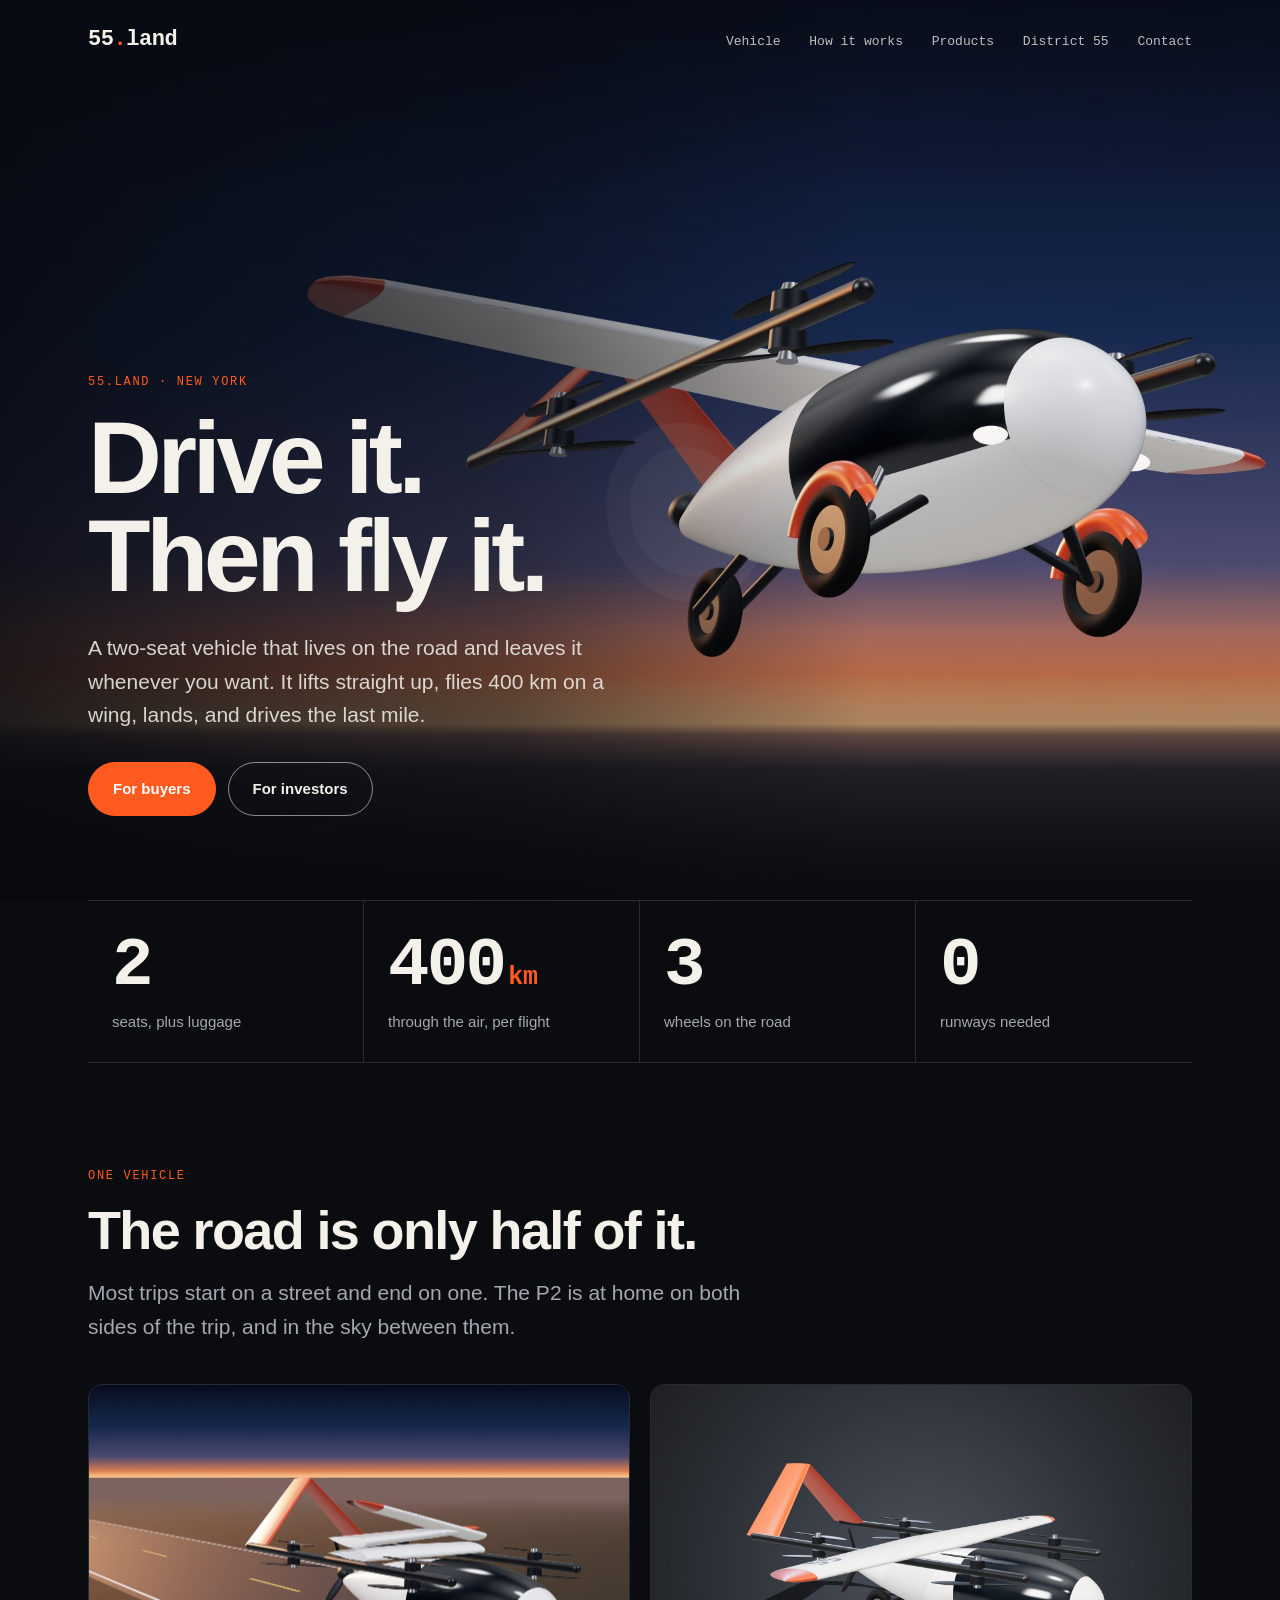
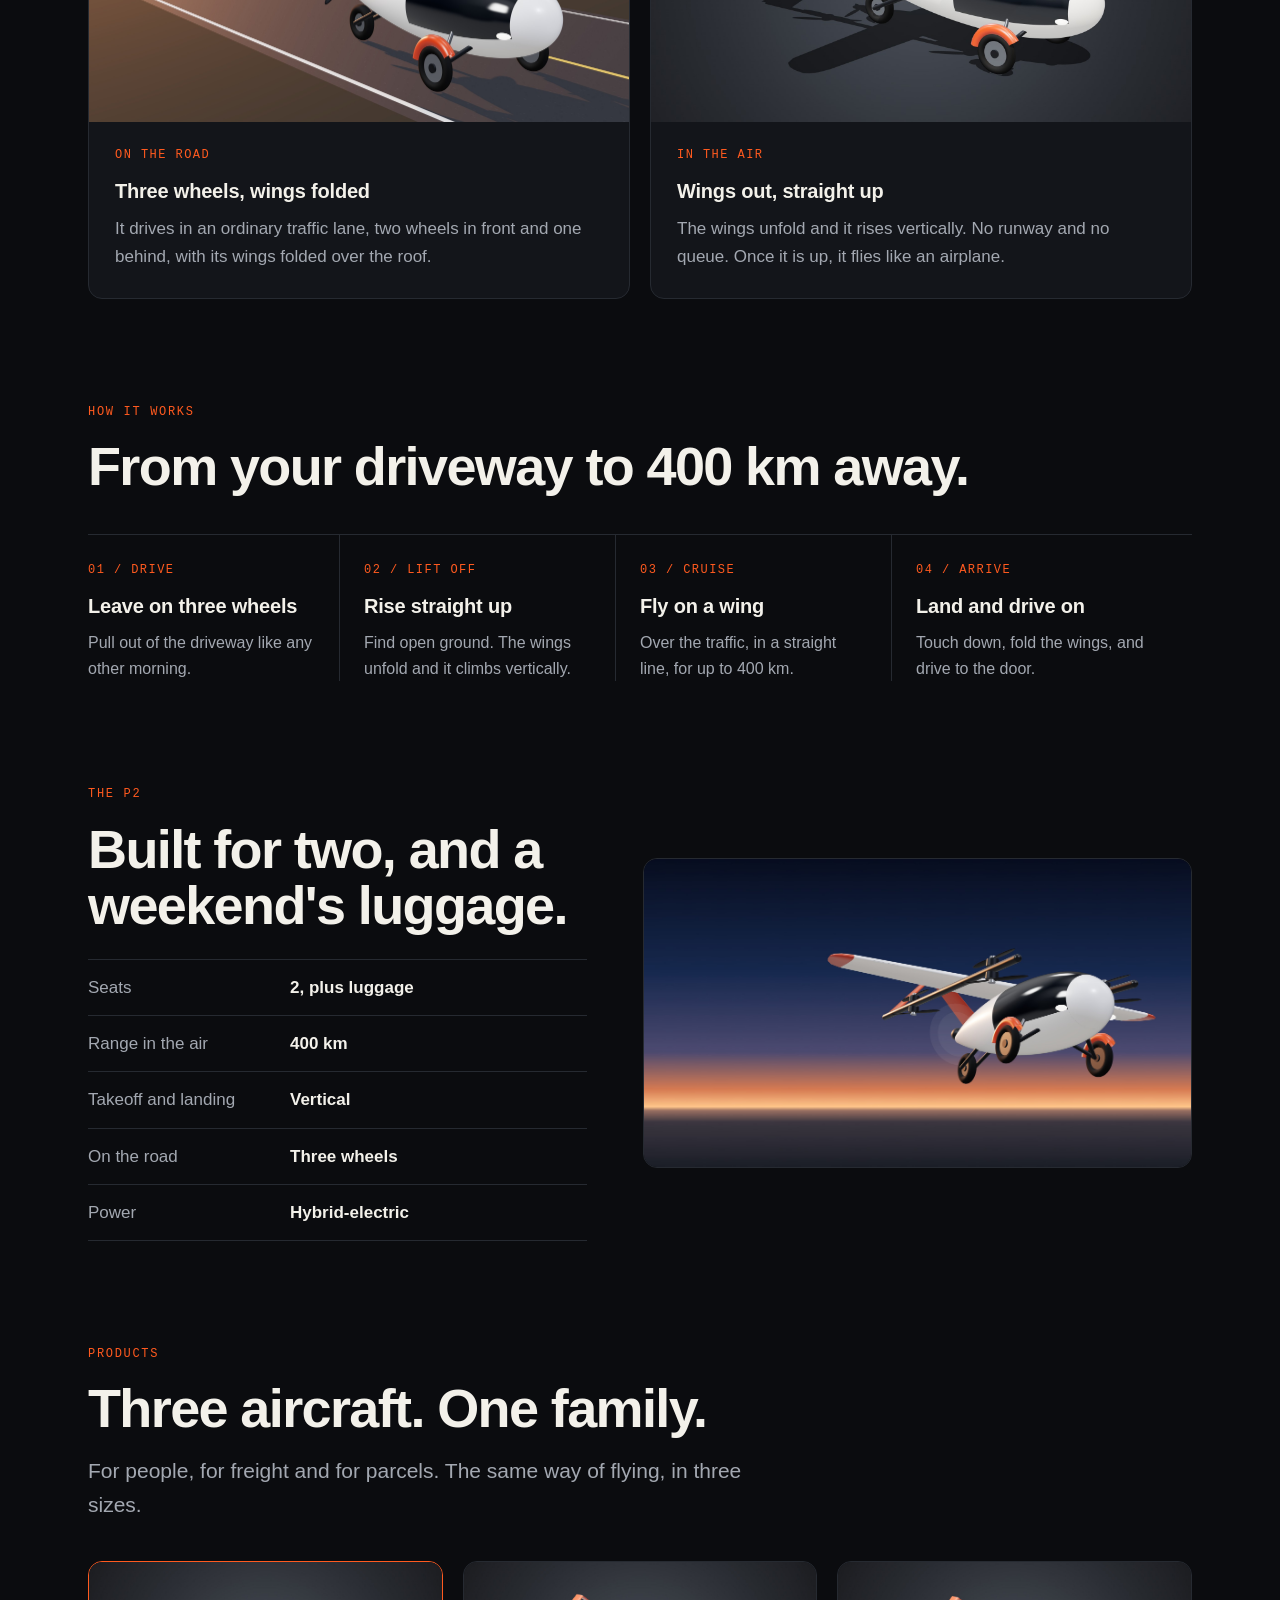
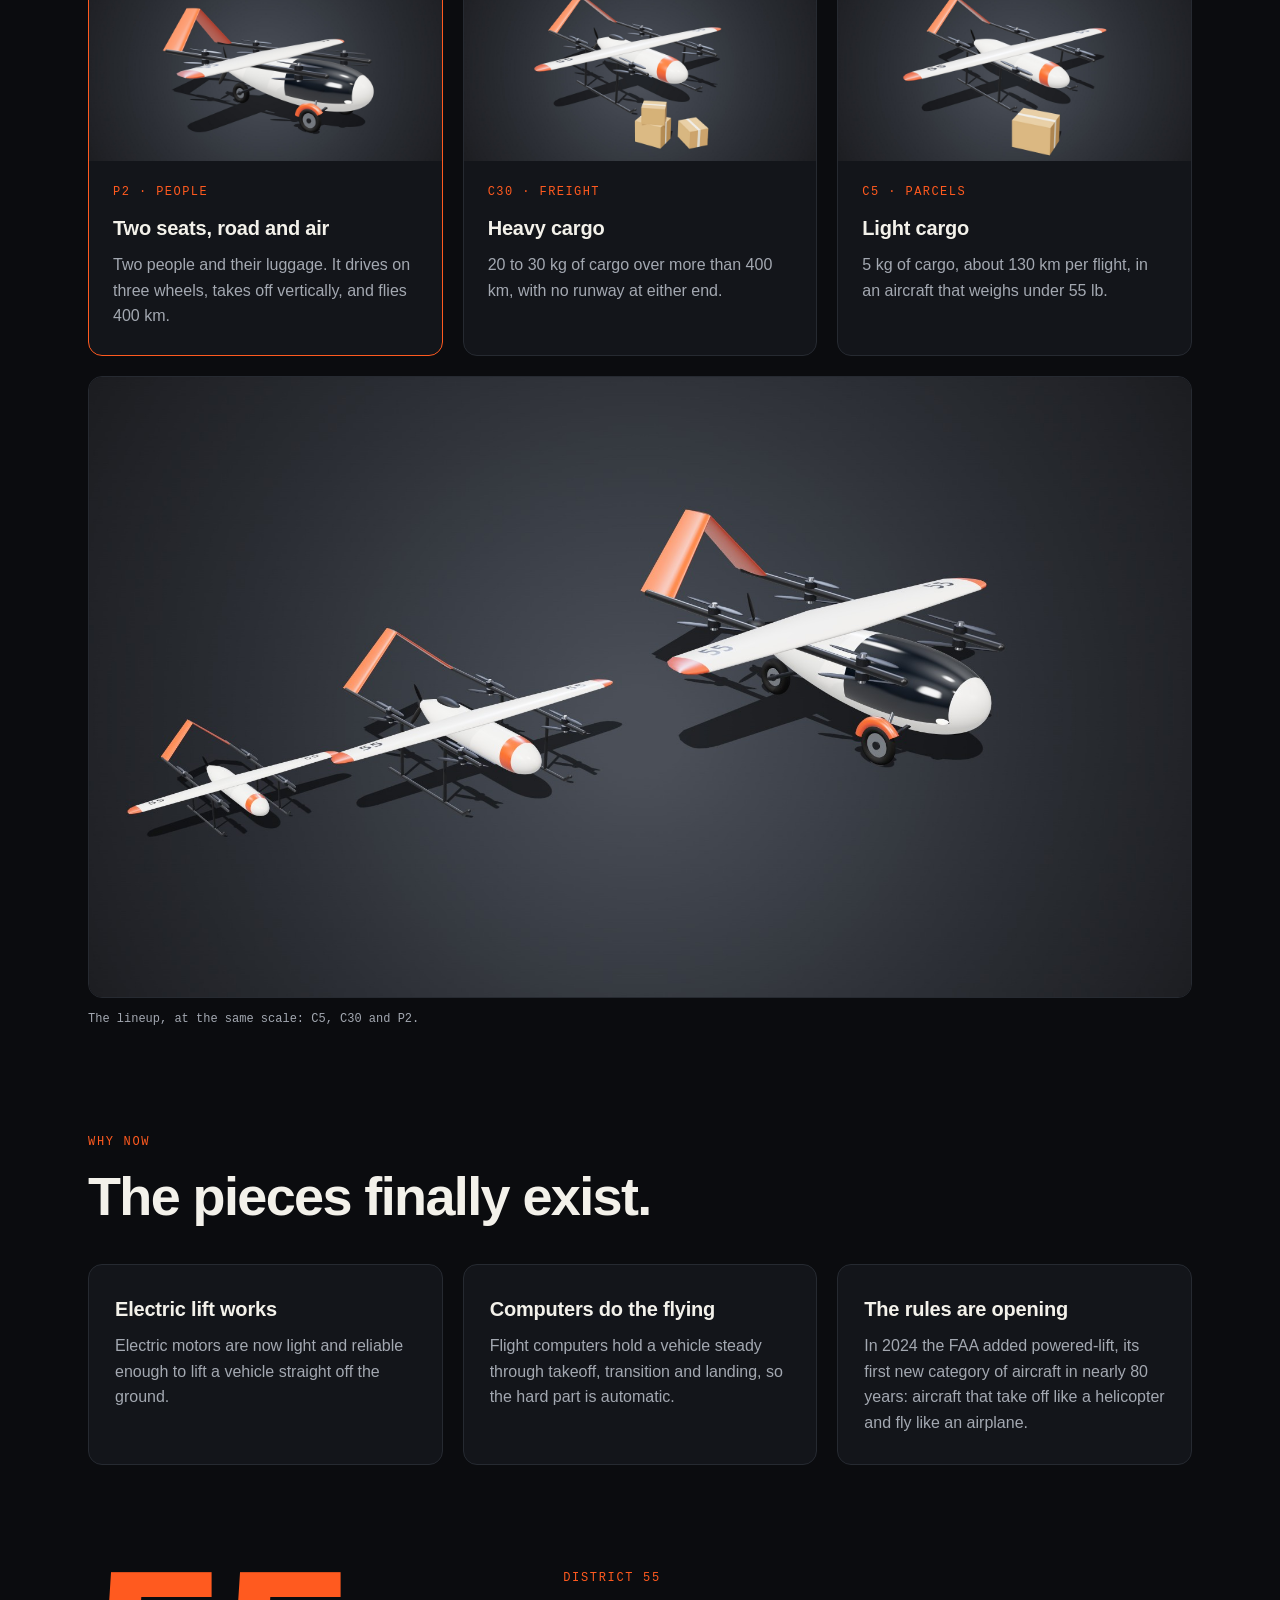
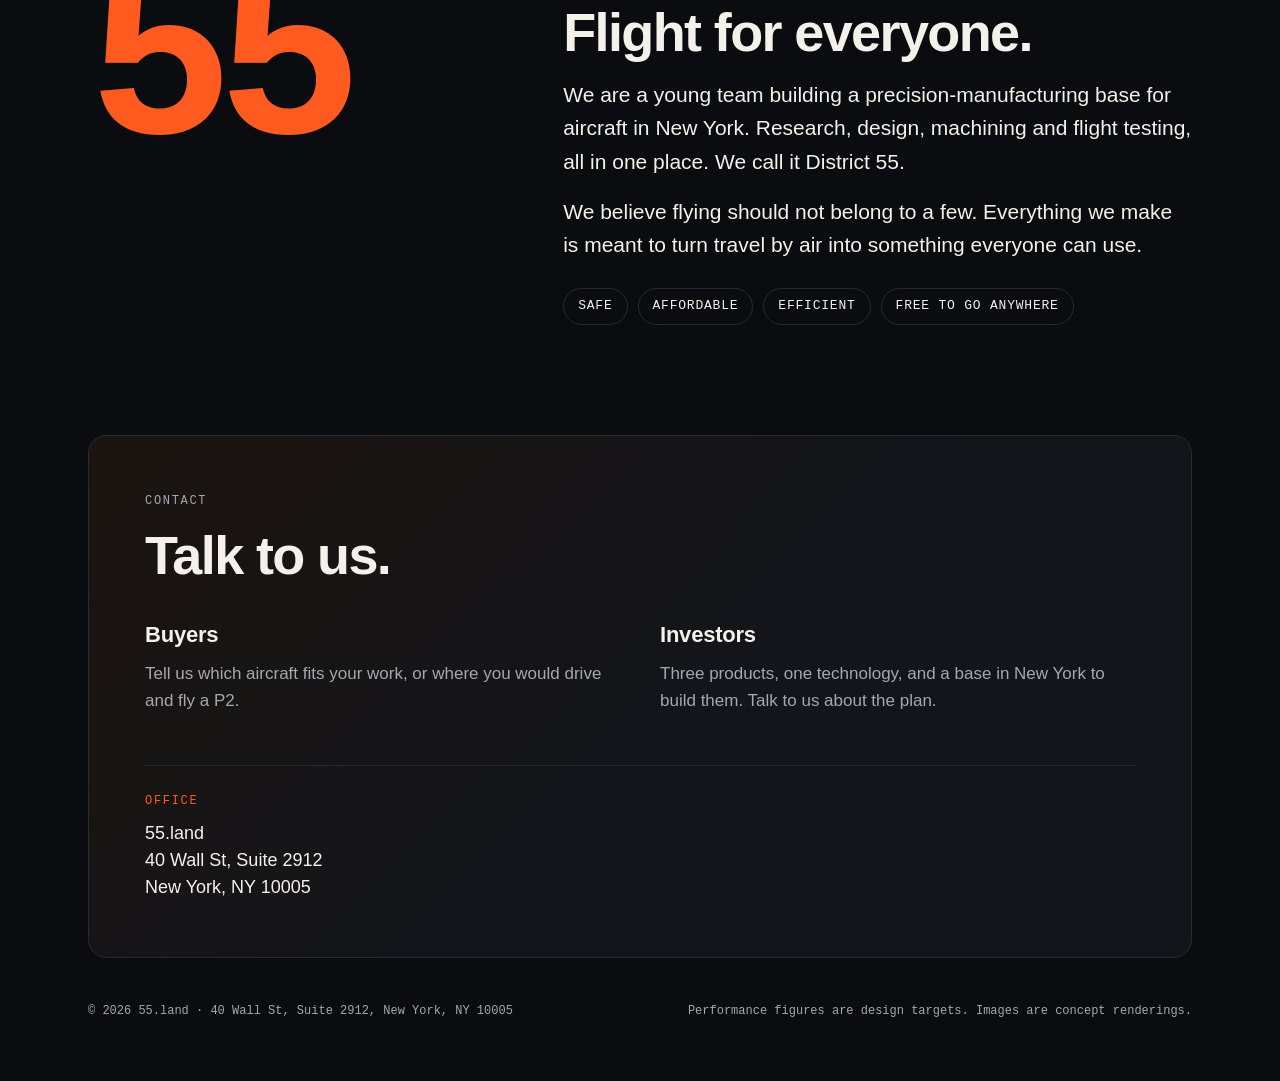
==== commit 0a6b451f: "Add the office address to the contact section and footer Co-Authored-By: Claude Fable 5.2 <noreply@a" ====
--- a/index.html
+++ b/index.html
@@ -176,11 +176,16 @@
       <p>Three products, one technology, and a base in New York to build them. Talk to us about the plan.</p>
     </div>
   </div>
-  <p class="soon">Contact details coming soon.</p>
+  <address class="office">
+    <span>Office</span>
+    55.land<br>
+    40 Wall St, Suite 2912<br>
+    New York, NY 10005
+  </address>
 </div>
 
 <footer>
-  <span>© 2026 55.land · New York</span>
+  <span>© 2026 55.land · 40 Wall St, Suite 2912, New York, NY 10005</span>
   <span>Performance figures are design targets. Images are concept renderings.</span>
 </footer>
 
--- a/style.css
+++ b/style.css
@@ -138,7 +138,8 @@
 .cta .two { display: grid; grid-template-columns: 1fr 1fr; gap: 40px; margin-top: 34px; }
 .cta h3 { font-size: 22px; }
 .cta p { color: var(--muted); max-width: 30em; }
-.soon { font-family: var(--mono); font-size: 13px; color: var(--ink); border: 1px dashed rgba(243, 241, 234, 0.4); border-radius: 999px; padding: 12px 20px; display: inline-block; margin: 30px 0 0; }
+.office { font-style: normal; margin: 34px 0 0; padding-top: 26px; border-top: 1px solid var(--line); font-size: 18px; line-height: 1.5; }
+.office span { display: block; font-family: var(--mono); font-size: 12px; letter-spacing: 0.14em; text-transform: uppercase; color: var(--accent); margin-bottom: 10px; }
 
 footer { padding: 44px 0 60px; font-family: var(--mono); font-size: 12px; color: var(--muted); display: flex; justify-content: space-between; flex-wrap: wrap; gap: 10px; }
 
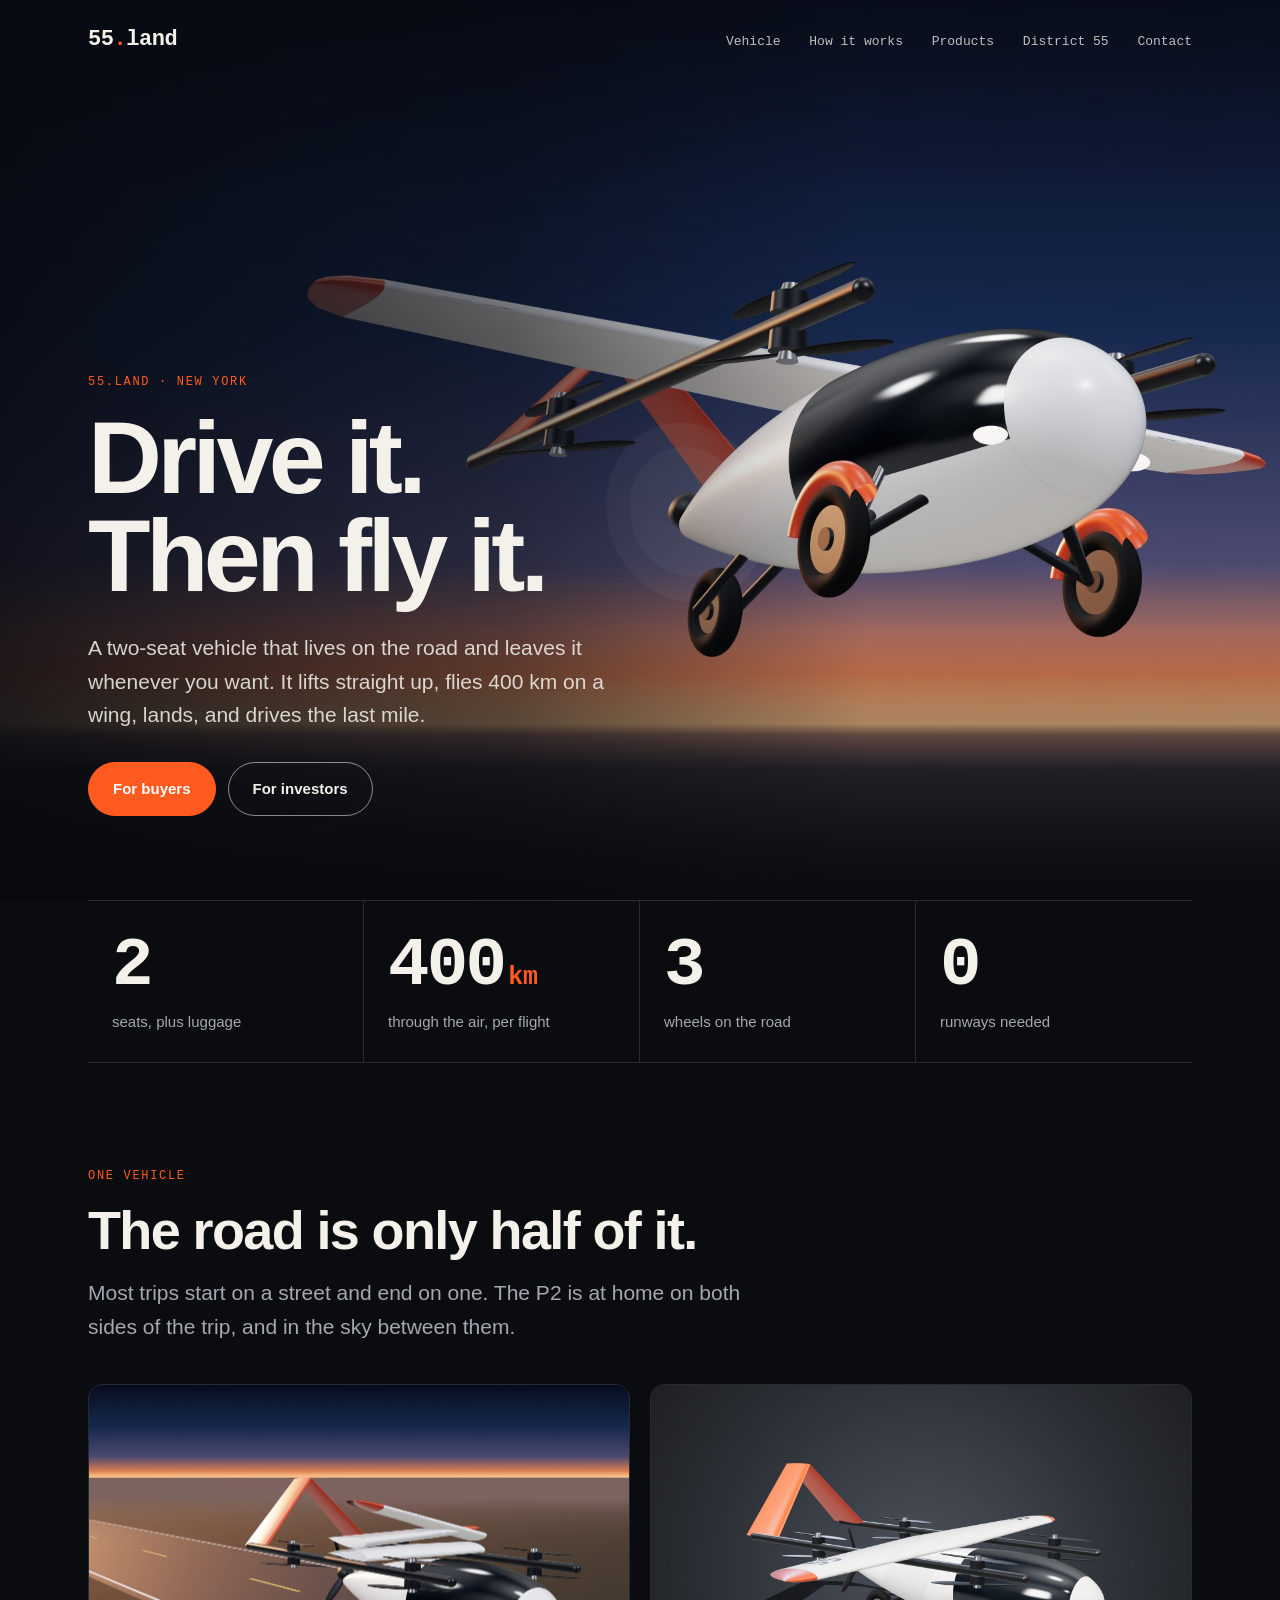
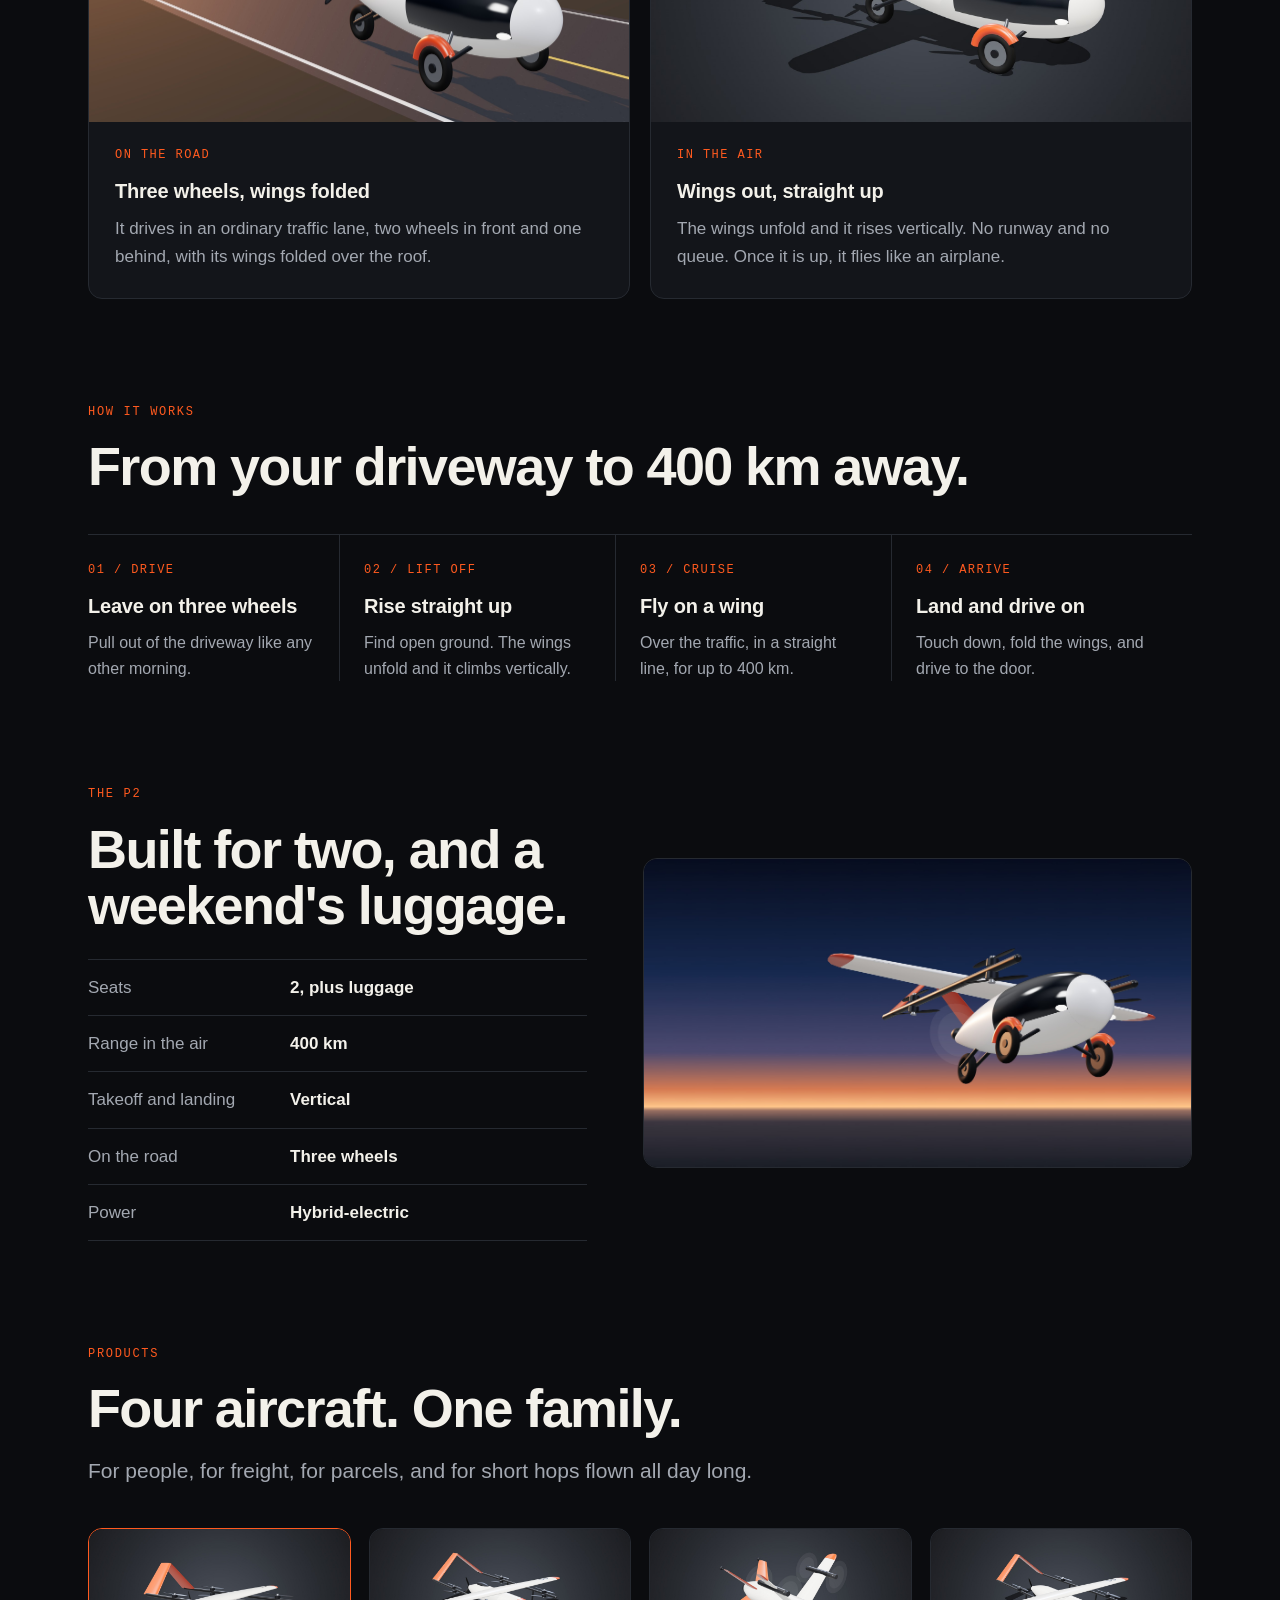
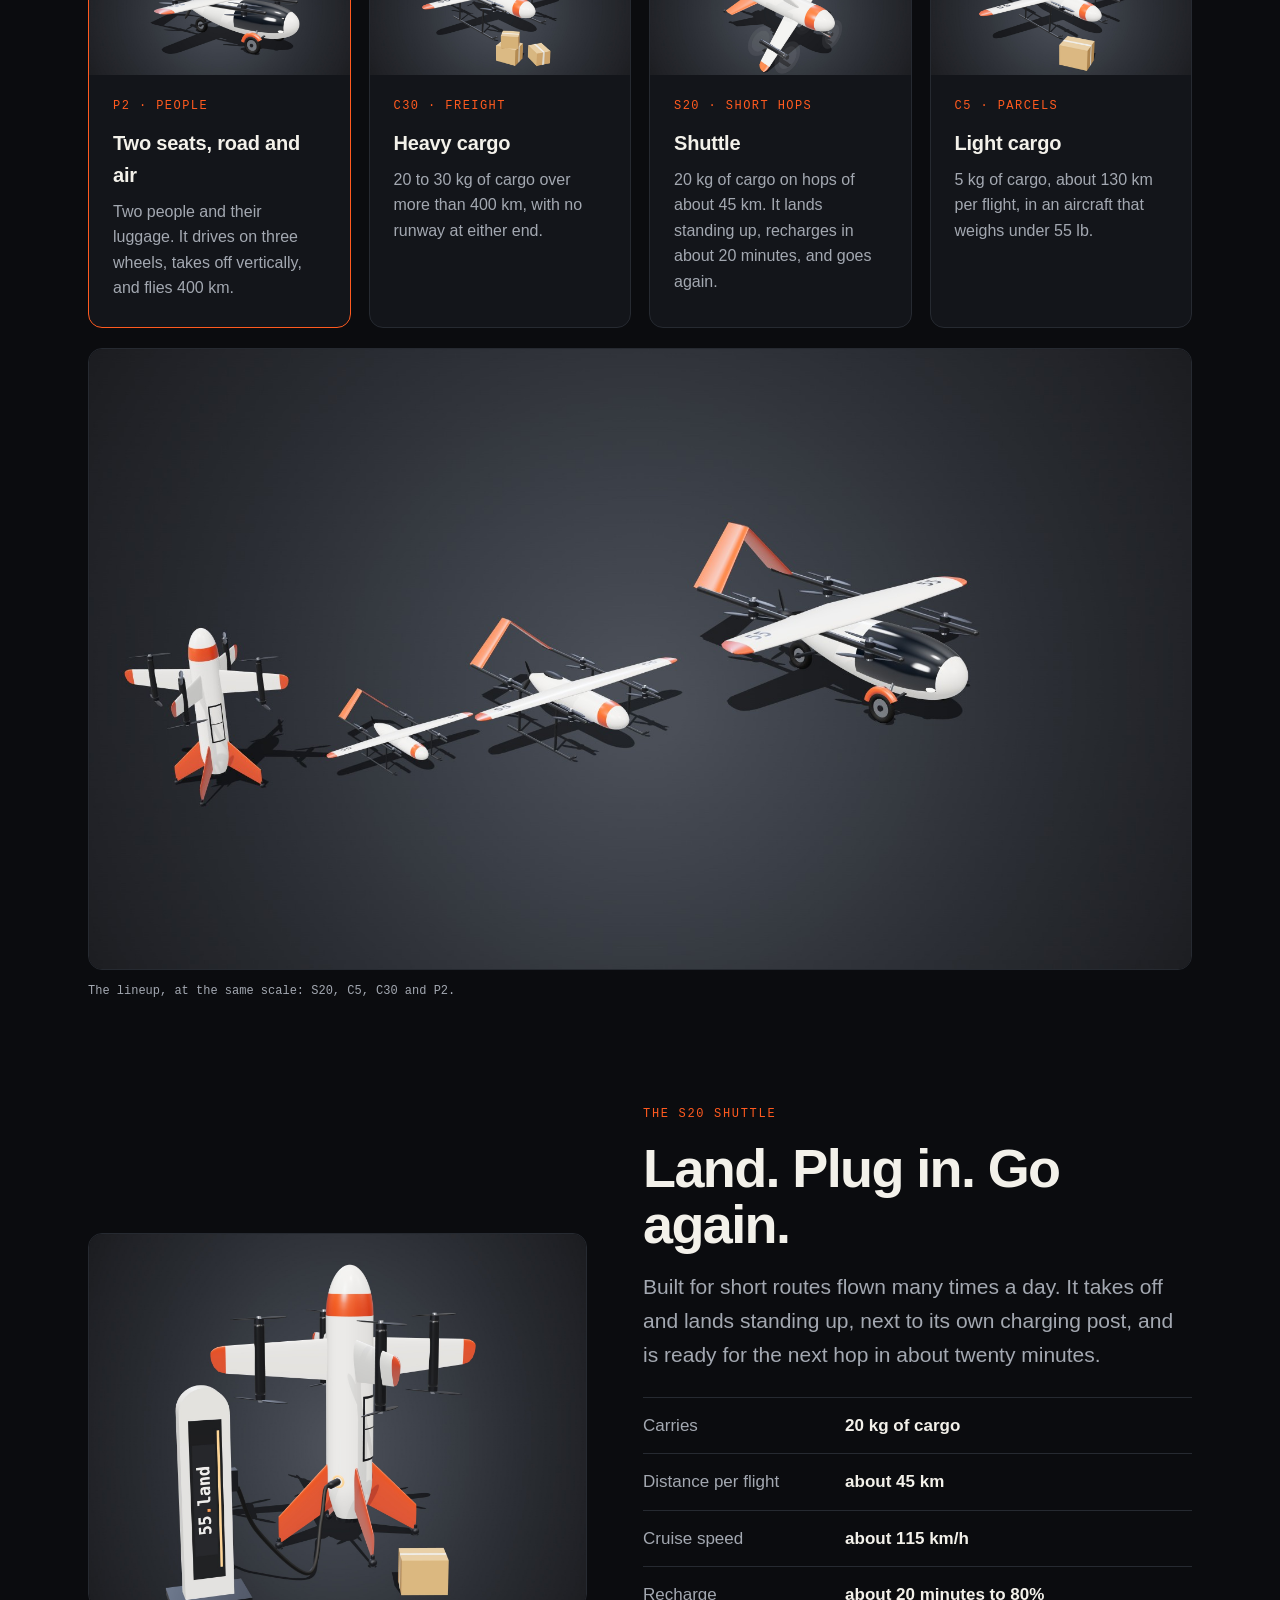
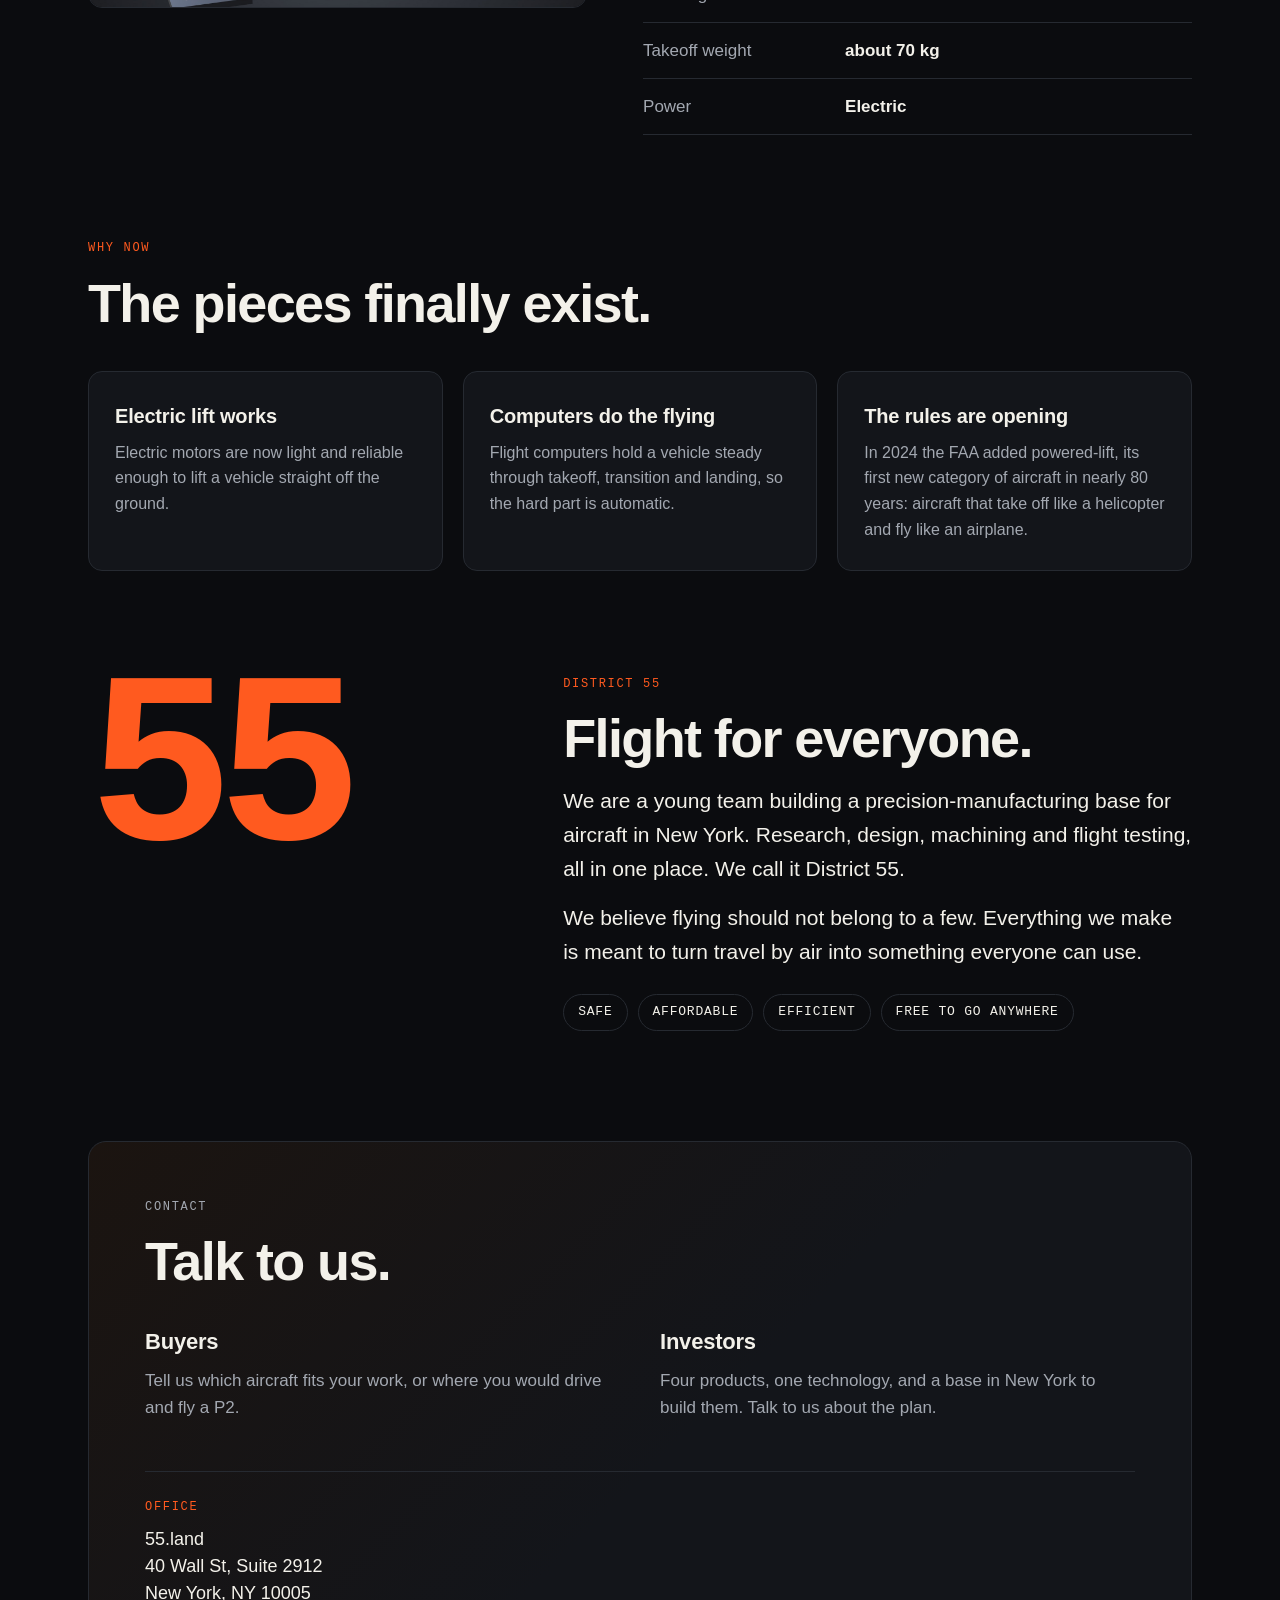
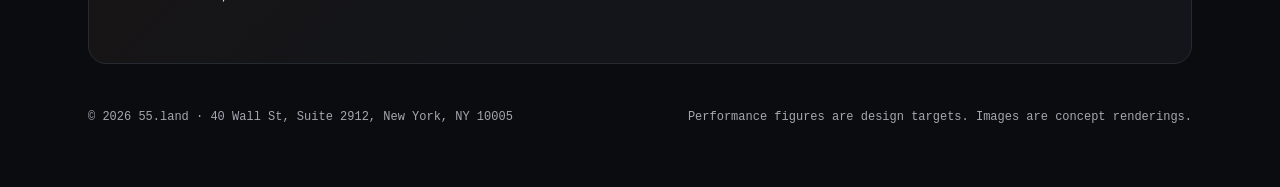
==== commit 46833648: "Add the S20 Shuttle as the fourth product Co-Authored-By: Claude Fable 5.2 <noreply@anthropic.com>" ====
--- a/index.html
+++ b/index.html
@@ -4,7 +4,7 @@
 <meta charset="utf-8">
 <meta name="viewport" content="width=device-width, initial-scale=1">
 <title>55.land — Drive it. Then fly it.</title>
-<meta name="description" content="55.land: aircraft for people, freight and parcels. The P2 is a two-seat vehicle that drives on the road and takes off straight up. 400 km through the air, no runway.">
+<meta name="description" content="55.land: aircraft for people, freight, parcels and short hops. The P2 is a two-seat vehicle that drives on the road and takes off straight up. 400 km through the air, no runway.">
 <meta property="og:title" content="55.land — Drive it. Then fly it.">
 <meta property="og:description" content="A two-seat vehicle that drives on the road and takes off straight up. 400 km through the air, no runway.">
 <meta property="og:type" content="website">
@@ -103,8 +103,8 @@
 
 <section id="products">
   <p class="eyebrow">Products</p>
-  <h2>Three aircraft. One family.</h2>
-  <p class="lede">For people, for freight and for parcels. The same way of flying, in three sizes.</p>
+  <h2>Four aircraft. One family.</h2>
+  <p class="lede">For people, for freight, for parcels, and for short hops flown all day long.</p>
   <div class="stages">
     <div class="stage goal">
       <img src="img/stage-3.jpg" width="1920" height="1080" loading="lazy" alt="The P2, a two-seat vehicle with three road wheels and a long wing.">
@@ -123,6 +123,14 @@
       </div>
     </div>
     <div class="stage">
+      <img src="img/s20.jpg" width="1920" height="1080" loading="lazy" alt="The S20 Shuttle, a cylindrical cargo aircraft with four wings in an X.">
+      <div class="txt">
+        <div class="num">S20 · Short hops</div>
+        <h3>Shuttle</h3>
+        <p>20 kg of cargo on hops of about 45 km. It lands standing up, recharges in about 20 minutes, and goes again.</p>
+      </div>
+    </div>
+    <div class="stage">
       <img src="img/stage-1.jpg" width="1920" height="1080" loading="lazy" alt="The C5 cargo aircraft beside a parcel.">
       <div class="txt">
         <div class="num">C5 · Parcels</div>
@@ -132,9 +140,26 @@
     </div>
   </div>
   <figure class="family">
-    <img src="img/family.jpg" width="1920" height="1080" loading="lazy" alt="The three aircraft side by side, from the smallest to the largest.">
-    <figcaption>The lineup, at the same scale: C5, C30 and P2.</figcaption>
+    <img src="img/family-4.jpg" width="1920" height="1080" loading="lazy" alt="The four aircraft side by side.">
+    <figcaption>The lineup, at the same scale: S20, C5, C30 and P2.</figcaption>
   </figure>
+</section>
+
+<section class="perf" id="shuttle">
+  <img src="img/s20-charging.jpg" width="1800" height="1350" loading="lazy" alt="The S20 Shuttle standing on its tail fins, plugged into a 55.land charging post, with a parcel beside it.">
+  <div>
+    <p class="eyebrow">The S20 Shuttle</p>
+    <h2>Land. Plug in. Go again.</h2>
+    <p class="lede">Built for short routes flown many times a day. It takes off and lands standing up, next to its own charging post, and is ready for the next hop in about twenty minutes.</p>
+    <dl class="spec">
+      <div><dt>Carries</dt><dd>20 kg of cargo</dd></div>
+      <div><dt>Distance per flight</dt><dd>about 45 km</dd></div>
+      <div><dt>Cruise speed</dt><dd>about 115 km/h</dd></div>
+      <div><dt>Recharge</dt><dd>about 20 minutes to 80%</dd></div>
+      <div><dt>Takeoff weight</dt><dd>about 70 kg</dd></div>
+      <div><dt>Power</dt><dd>Electric</dd></div>
+    </dl>
+  </div>
 </section>
 
 <section id="why-now">
@@ -173,7 +198,7 @@
     </div>
     <div>
       <h3>Investors</h3>
-      <p>Three products, one technology, and a base in New York to build them. Talk to us about the plan.</p>
+      <p>Four products, one technology, and a base in New York to build them. Talk to us about the plan.</p>
     </div>
   </div>
   <address class="office">
--- a/style.css
+++ b/style.css
@@ -104,7 +104,7 @@
 .spec dd { margin: 0; font-weight: 650; font-variant-numeric: tabular-nums; }
 
 /* roadmap */
-.stages { margin-top: 40px; display: grid; grid-template-columns: repeat(3, 1fr); gap: 20px; }
+.stages { margin-top: 40px; display: grid; grid-template-columns: repeat(4, 1fr); gap: 18px; }
 .stage { border-radius: 14px; overflow: hidden; background: var(--card); border: 1px solid var(--line); }
 .stage.goal { border-color: var(--accent); }
 .stage img { display: block; width: 100%; aspect-ratio: 16 / 9; object-fit: cover; }
@@ -143,8 +143,11 @@
 
 footer { padding: 44px 0 60px; font-family: var(--mono); font-size: 12px; color: var(--muted); display: flex; justify-content: space-between; flex-wrap: wrap; gap: 10px; }
 
+@media (max-width: 1100px) {
+  .stages { grid-template-columns: repeat(2, 1fr); }
+}
 @media (max-width: 900px) {
-  .stages, .cards { grid-template-columns: 1fr; }
+  .cards { grid-template-columns: 1fr; }
   .perf, .district { grid-template-columns: 1fr; gap: 32px; }
   .steps { grid-template-columns: 1fr 1fr; }
   .step { border-right: 0; margin-right: 0; padding: 24px 20px 8px 0; }
@@ -165,7 +168,7 @@
   .stats div:nth-child(2) { border-right: 0; }
   .stats div:nth-child(-n+2) { border-bottom: 1px solid var(--line); }
   section { padding-top: 76px; }
-  .modes { grid-template-columns: 1fr; }
+  .modes, .stages { grid-template-columns: 1fr; }
   .steps { grid-template-columns: 1fr; }
   .spec div { grid-template-columns: 140px 1fr; }
   .cta { padding: 34px 24px; margin-top: 80px; }
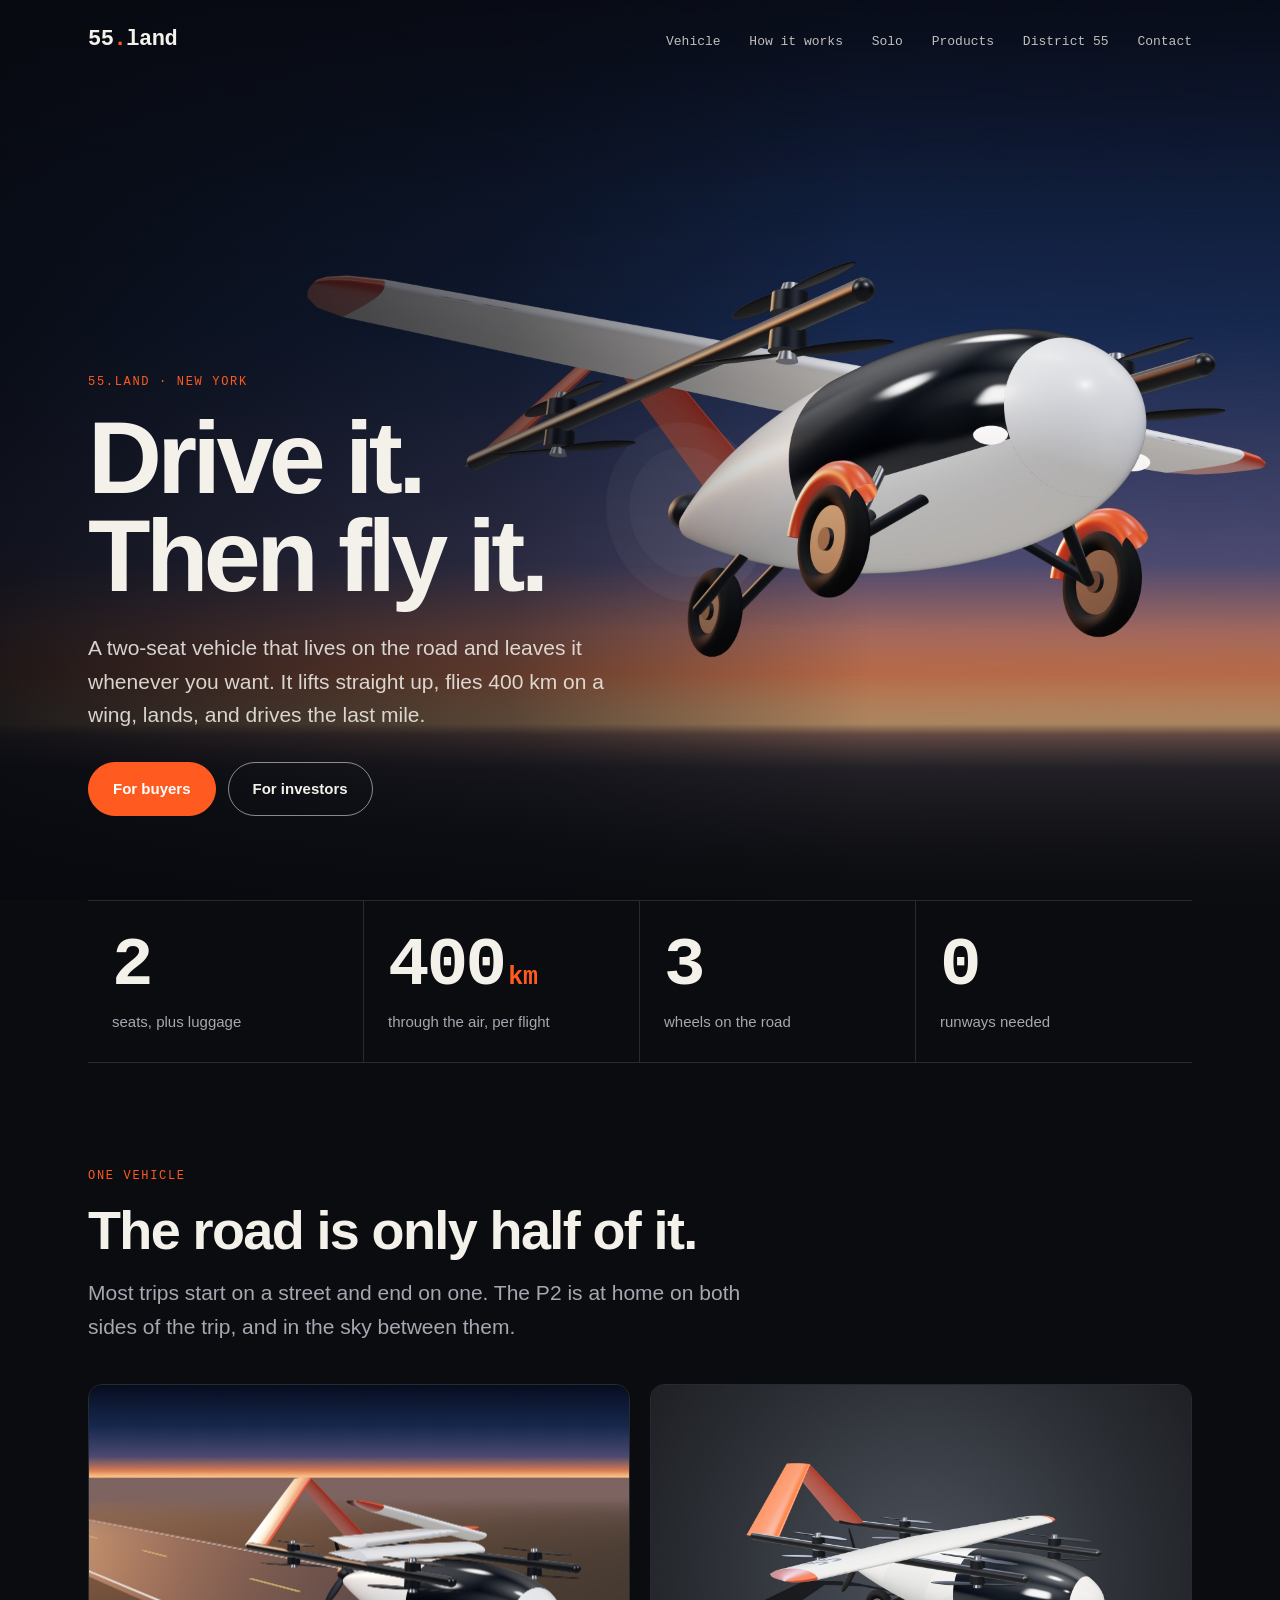
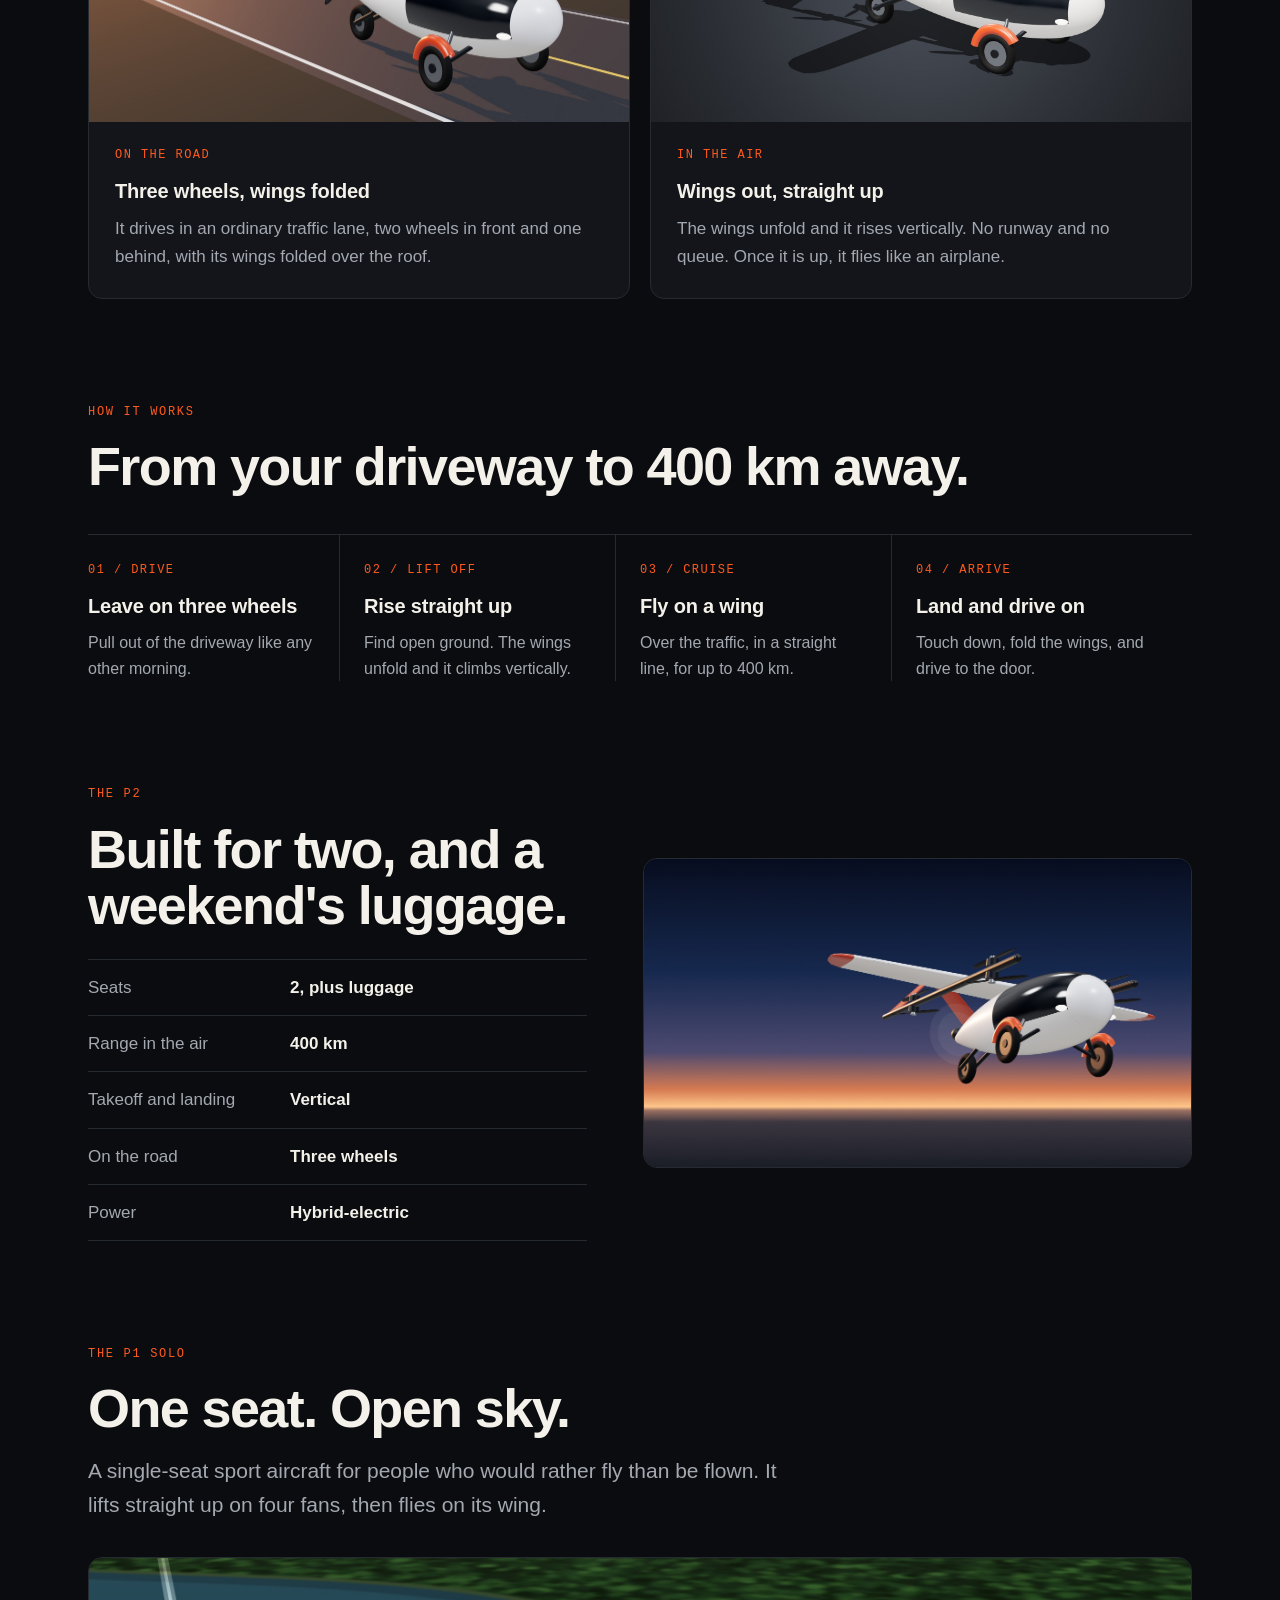
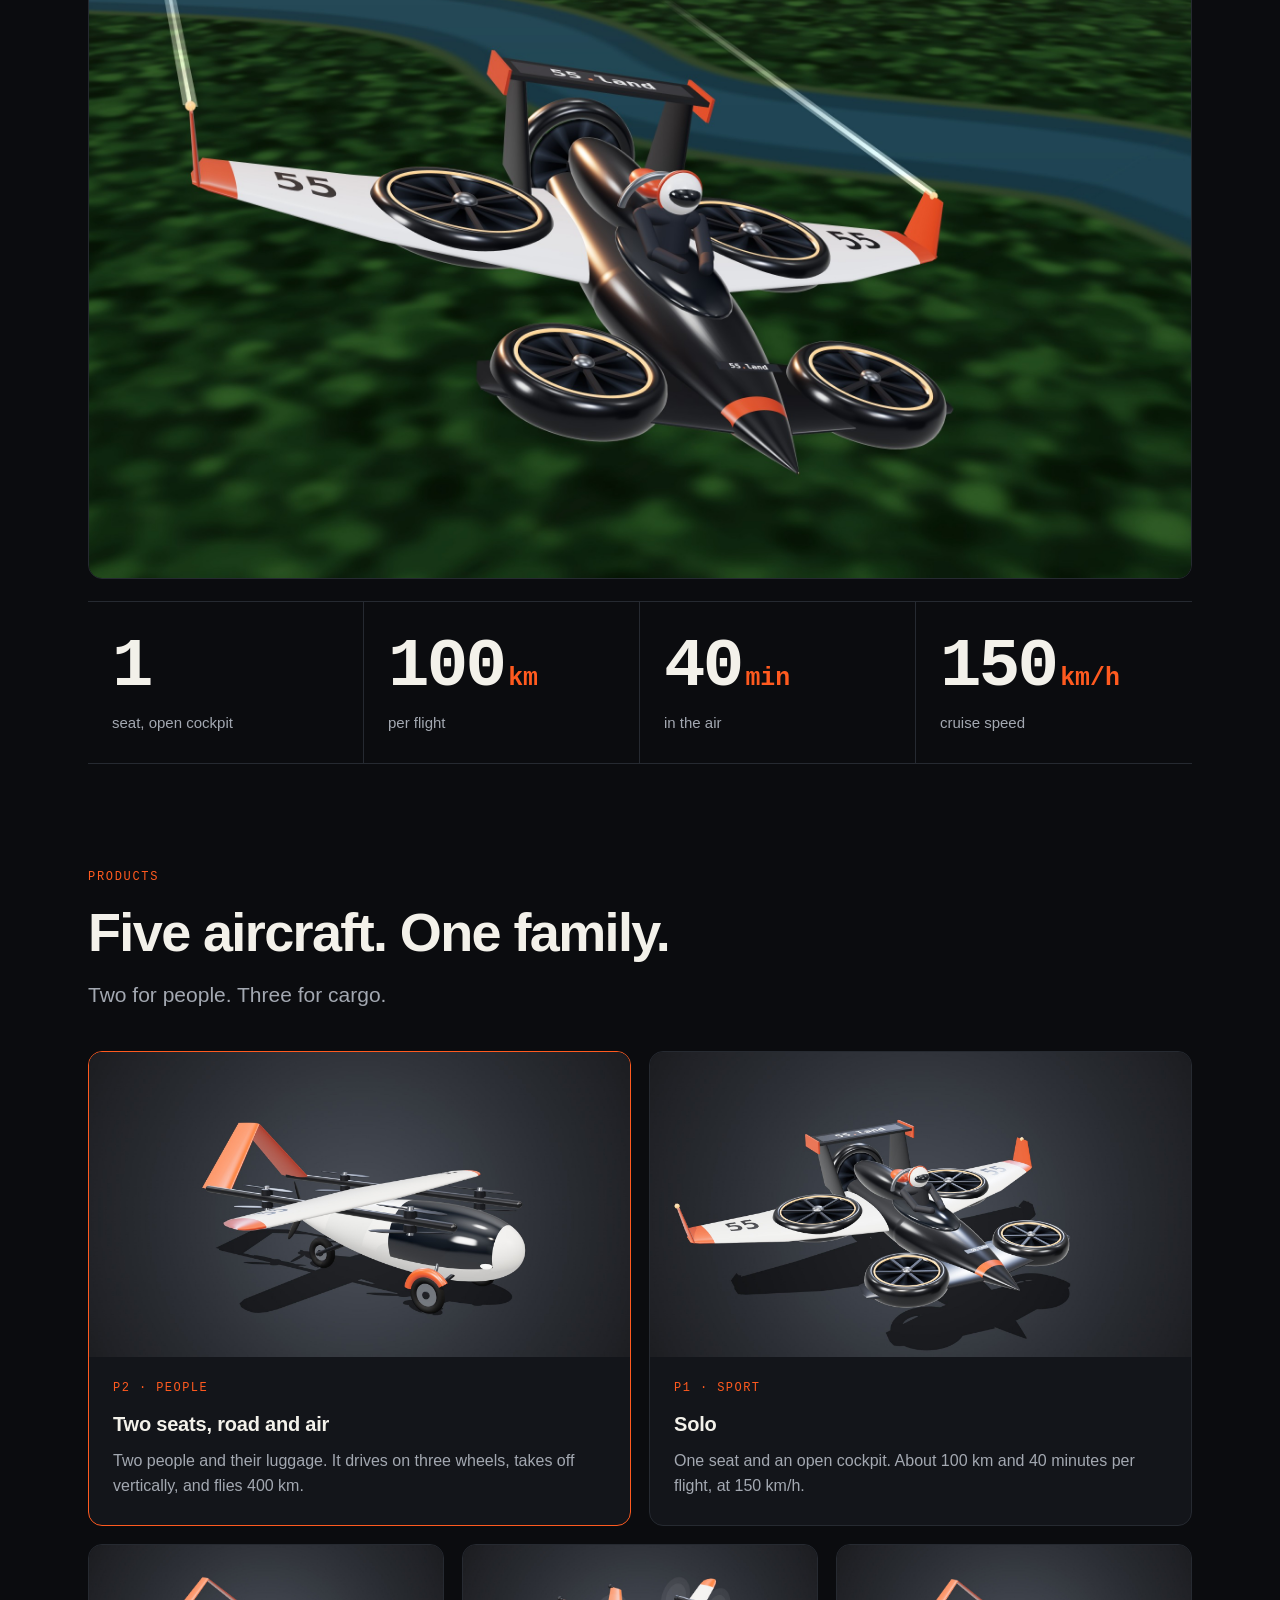
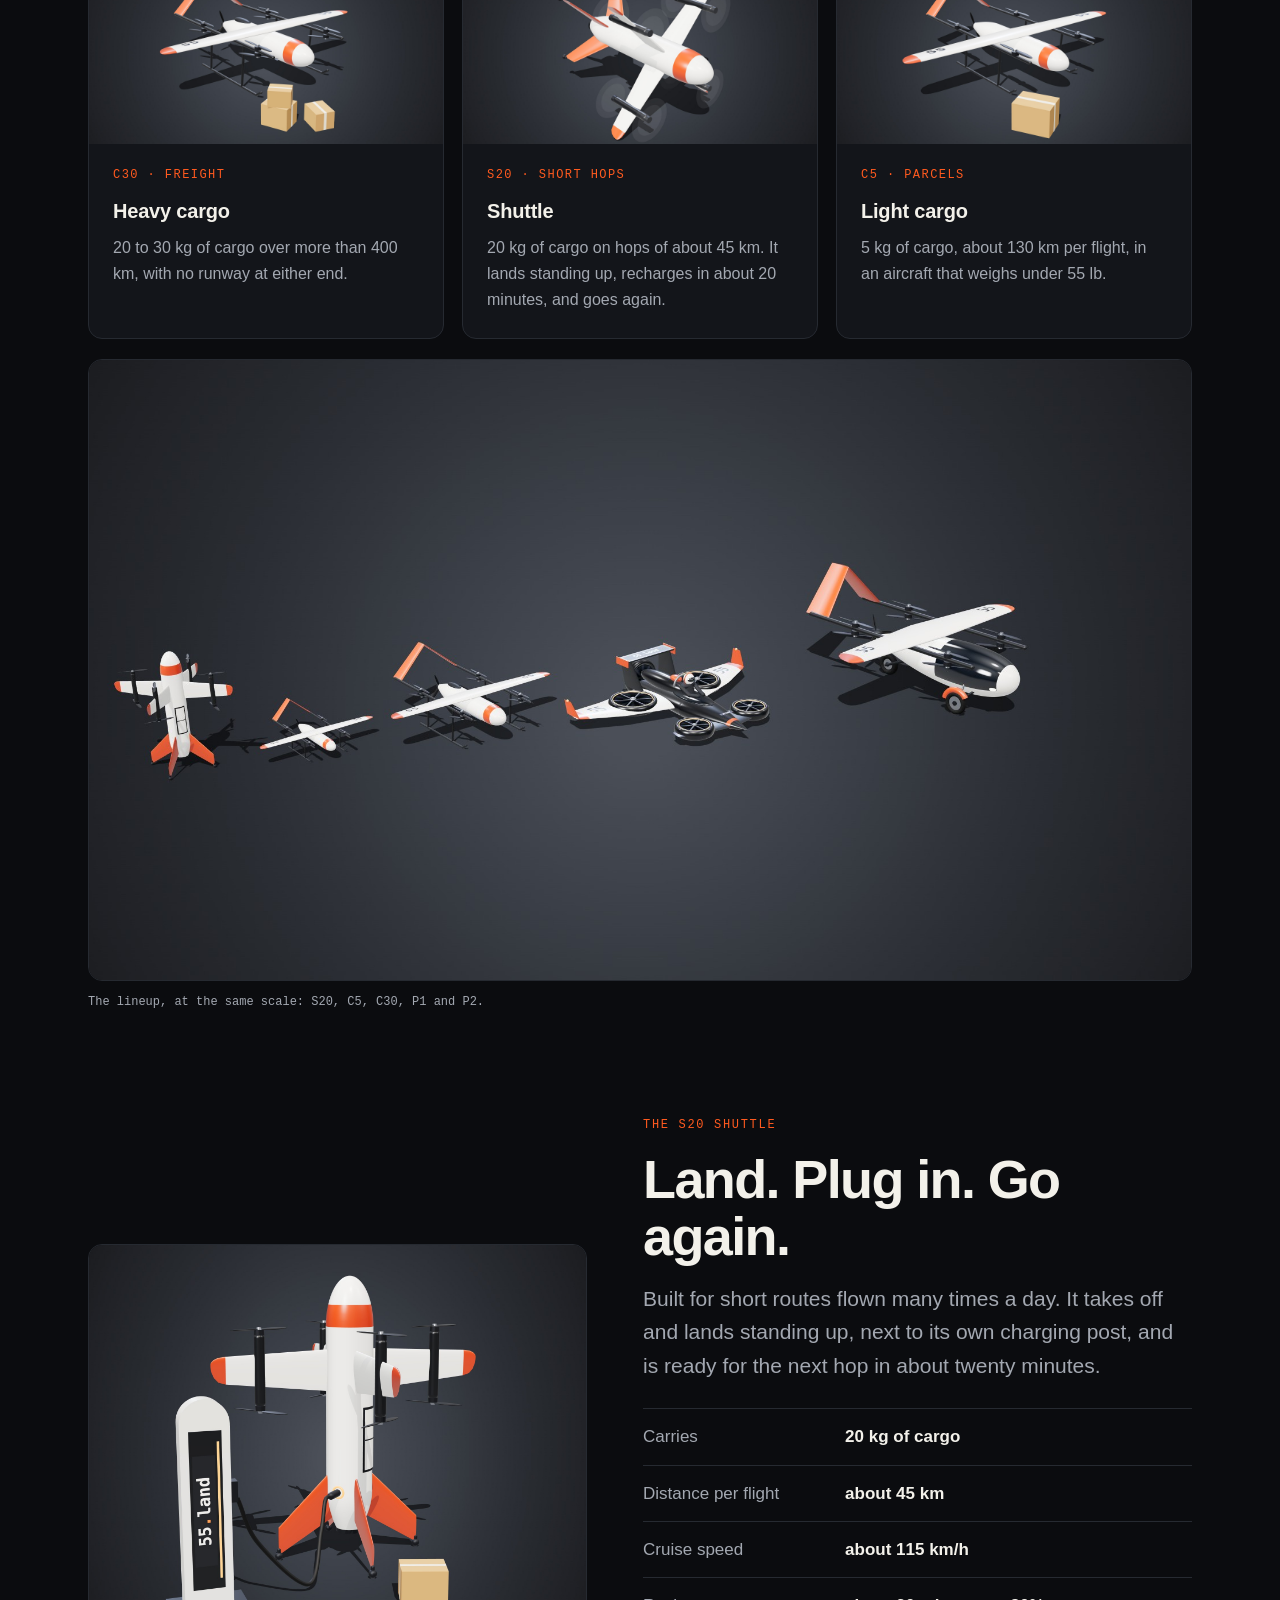
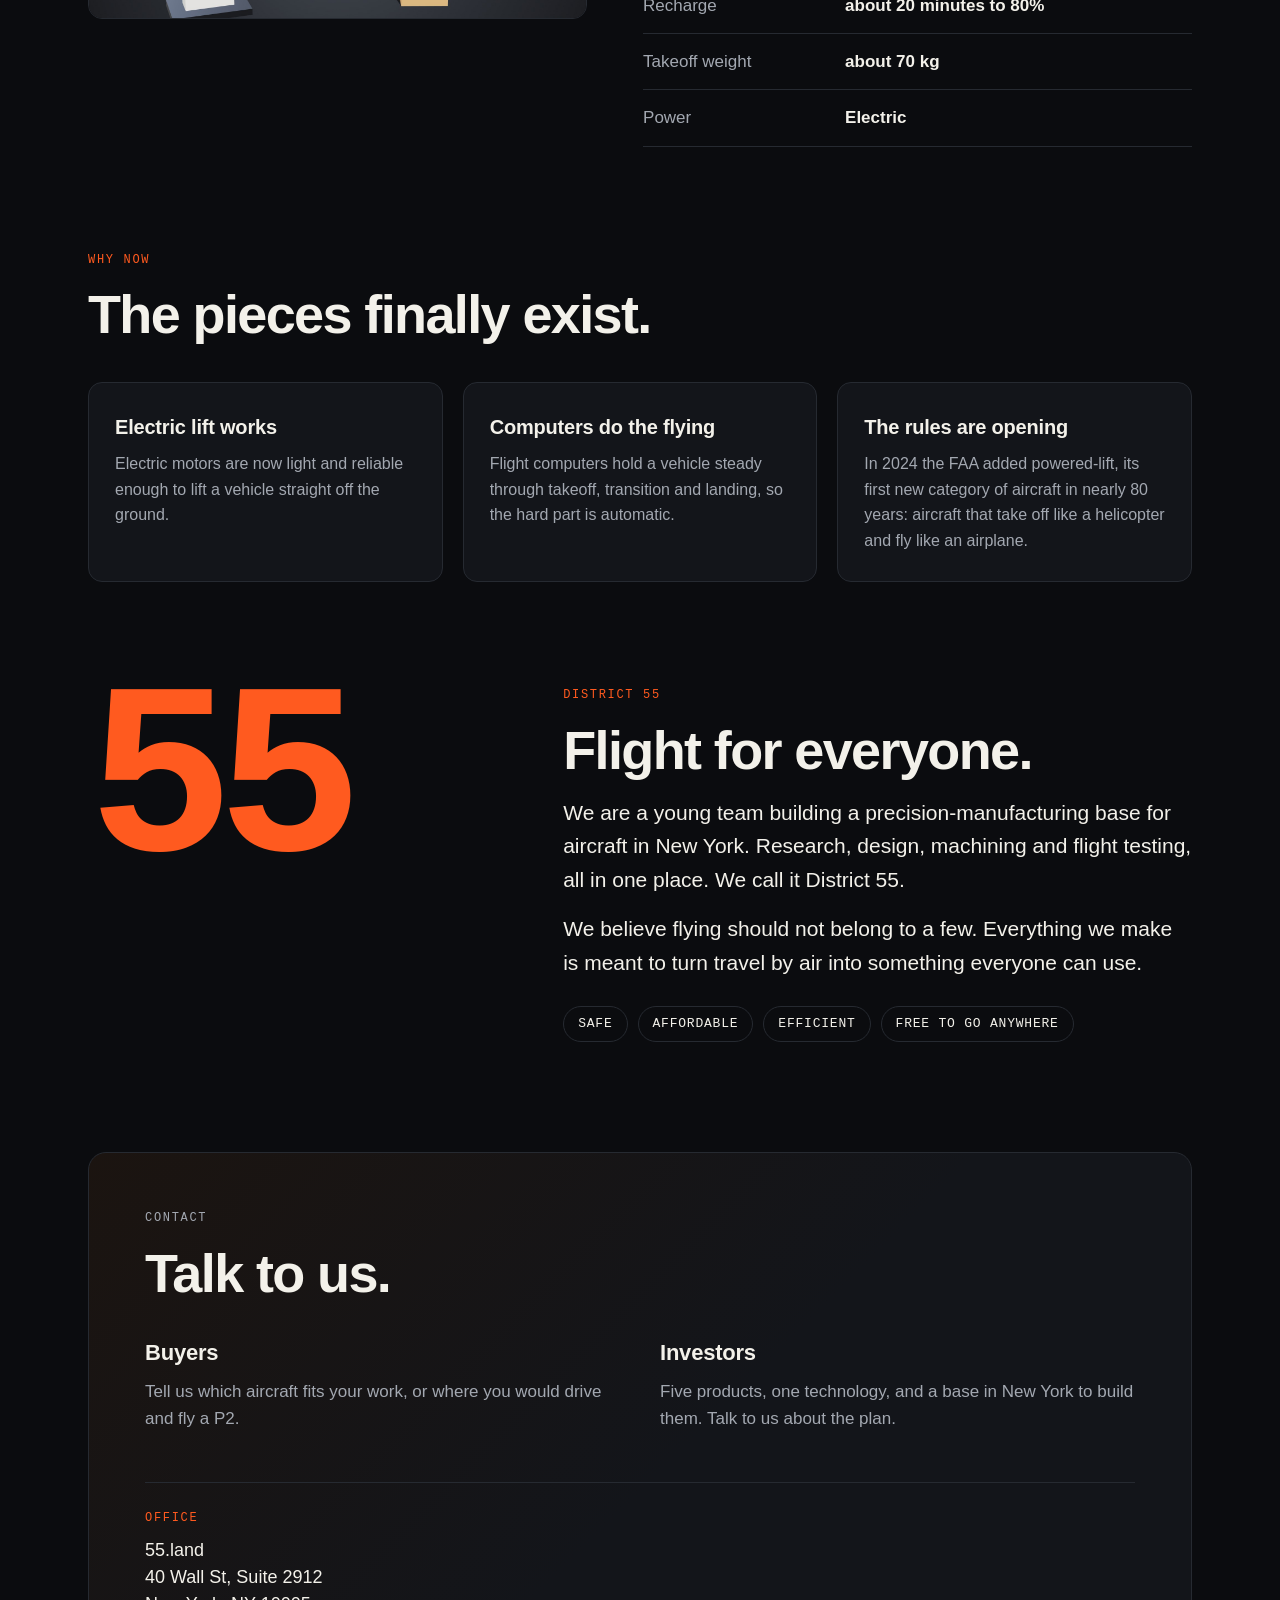
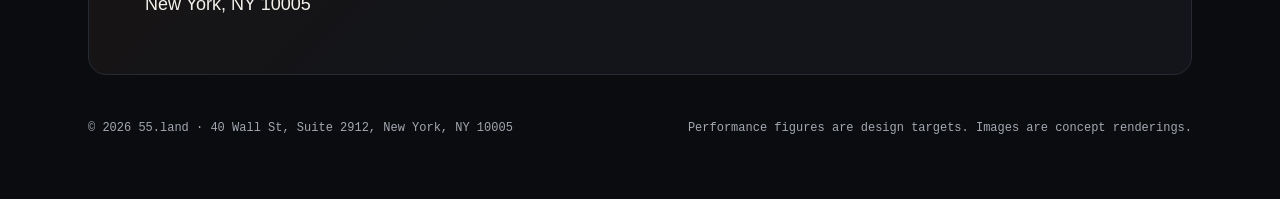
==== commit 9fdec87b: "Add the P1 Solo single-seat aircraft Co-Authored-By: Claude Fable 5.2 <noreply@anthropic.com>" ====
--- a/index.html
+++ b/index.html
@@ -22,6 +22,7 @@
     <nav>
       <a class="hide" href="#vehicle">Vehicle</a>
       <a class="hide" href="#how">How it works</a>
+      <a class="hide" href="#solo">Solo</a>
       <a class="hide" href="#products">Products</a>
       <a class="hide" href="#district">District 55</a>
       <a href="#contact">Contact</a>
@@ -101,11 +102,26 @@
   <img src="img/hero-fly.jpg" width="2400" height="1350" loading="lazy" alt="The vehicle in flight.">
 </section>
 
+<section id="solo">
+  <p class="eyebrow">The P1 Solo</p>
+  <h2>One seat. Open sky.</h2>
+  <p class="lede">A single-seat sport aircraft for people who would rather fly than be flown. It lifts straight up on four fans, then flies on its wing.</p>
+  <figure class="wide">
+    <img src="img/p1-fly.jpg" width="2400" height="1350" loading="lazy" alt="The P1 Solo, a single-seat open-cockpit aircraft with four ducted fans, flying over a forest and a river. The rear wing reads 55.land.">
+  </figure>
+  <dl class="stats">
+    <div><dt>1</dt><dd>seat, open cockpit</dd></div>
+    <div><dt>100<small>km</small></dt><dd>per flight</dd></div>
+    <div><dt>40<small>min</small></dt><dd>in the air</dd></div>
+    <div><dt>150<small>km/h</small></dt><dd>cruise speed</dd></div>
+  </dl>
+</section>
+
 <section id="products">
   <p class="eyebrow">Products</p>
-  <h2>Four aircraft. One family.</h2>
-  <p class="lede">For people, for freight, for parcels, and for short hops flown all day long.</p>
-  <div class="stages">
+  <h2>Five aircraft. One family.</h2>
+  <p class="lede">Two for people. Three for cargo.</p>
+  <div class="stages duo">
     <div class="stage goal">
       <img src="img/stage-3.jpg" width="1920" height="1080" loading="lazy" alt="The P2, a two-seat vehicle with three road wheels and a long wing.">
       <div class="txt">
@@ -115,6 +131,16 @@
       </div>
     </div>
     <div class="stage">
+      <img src="img/p1.jpg" width="1920" height="1080" loading="lazy" alt="The P1 Solo, a single-seat aircraft with four ducted fans and a swept wing.">
+      <div class="txt">
+        <div class="num">P1 · Sport</div>
+        <h3>Solo</h3>
+        <p>One seat and an open cockpit. About 100 km and 40 minutes per flight, at 150 km/h.</p>
+      </div>
+    </div>
+  </div>
+  <div class="stages trio">
+    <div class="stage">
       <img src="img/stage-2.jpg" width="1920" height="1080" loading="lazy" alt="The C30 cargo aircraft beside a stack of parcels.">
       <div class="txt">
         <div class="num">C30 · Freight</div>
@@ -140,8 +166,8 @@
     </div>
   </div>
   <figure class="family">
-    <img src="img/family-4.jpg" width="1920" height="1080" loading="lazy" alt="The four aircraft side by side.">
-    <figcaption>The lineup, at the same scale: S20, C5, C30 and P2.</figcaption>
+    <img src="img/family-5.jpg" width="1920" height="1080" loading="lazy" alt="The five aircraft side by side.">
+    <figcaption>The lineup, at the same scale: S20, C5, C30, P1 and P2.</figcaption>
   </figure>
 </section>
 
@@ -198,7 +224,7 @@
     </div>
     <div>
       <h3>Investors</h3>
-      <p>Four products, one technology, and a base in New York to build them. Talk to us about the plan.</p>
+      <p>Five products, one technology, and a base in New York to build them. Talk to us about the plan.</p>
     </div>
   </div>
   <address class="office">
--- a/style.css
+++ b/style.css
@@ -104,7 +104,12 @@
 .spec dd { margin: 0; font-weight: 650; font-variant-numeric: tabular-nums; }
 
 /* roadmap */
-.stages { margin-top: 40px; display: grid; grid-template-columns: repeat(4, 1fr); gap: 18px; }
+.stages { margin-top: 40px; display: grid; gap: 18px; }
+.stages.duo { grid-template-columns: repeat(2, 1fr); }
+.stages.trio { grid-template-columns: repeat(3, 1fr); margin-top: 18px; }
+figure.wide { margin: 36px 0 0; }
+figure.wide img { display: block; width: 100%; border-radius: 14px; border: 1px solid var(--line); }
+#solo .stats { margin-top: 22px; }
 .stage { border-radius: 14px; overflow: hidden; background: var(--card); border: 1px solid var(--line); }
 .stage.goal { border-color: var(--accent); }
 .stage img { display: block; width: 100%; aspect-ratio: 16 / 9; object-fit: cover; }
@@ -143,11 +148,8 @@
 
 footer { padding: 44px 0 60px; font-family: var(--mono); font-size: 12px; color: var(--muted); display: flex; justify-content: space-between; flex-wrap: wrap; gap: 10px; }
 
-@media (max-width: 1100px) {
-  .stages { grid-template-columns: repeat(2, 1fr); }
-}
 @media (max-width: 900px) {
-  .cards { grid-template-columns: 1fr; }
+  .cards, .stages.trio { grid-template-columns: 1fr; }
   .perf, .district { grid-template-columns: 1fr; gap: 32px; }
   .steps { grid-template-columns: 1fr 1fr; }
   .step { border-right: 0; margin-right: 0; padding: 24px 20px 8px 0; }
@@ -168,7 +170,7 @@
   .stats div:nth-child(2) { border-right: 0; }
   .stats div:nth-child(-n+2) { border-bottom: 1px solid var(--line); }
   section { padding-top: 76px; }
-  .modes, .stages { grid-template-columns: 1fr; }
+  .modes, .stages.duo { grid-template-columns: 1fr; }
   .steps { grid-template-columns: 1fr; }
   .spec div { grid-template-columns: 140px 1fr; }
   .cta { padding: 34px 24px; margin-top: 80px; }
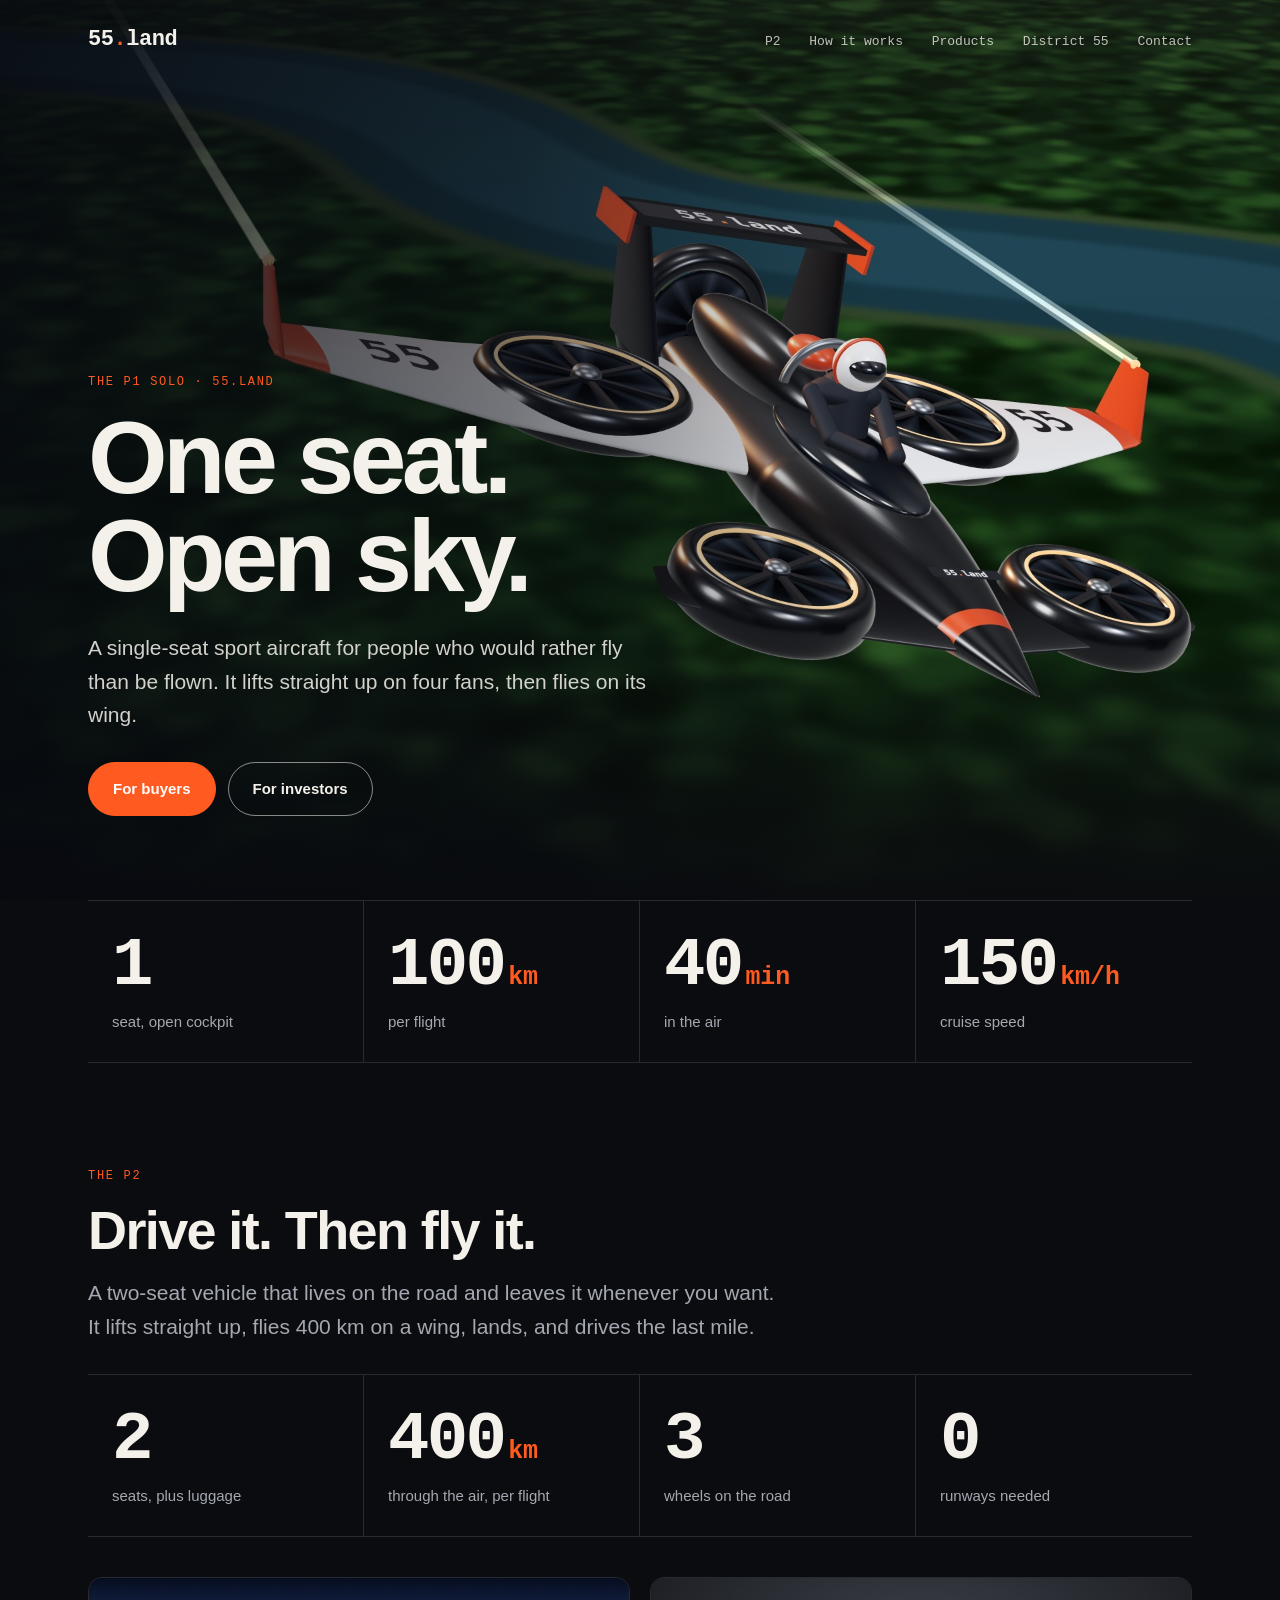
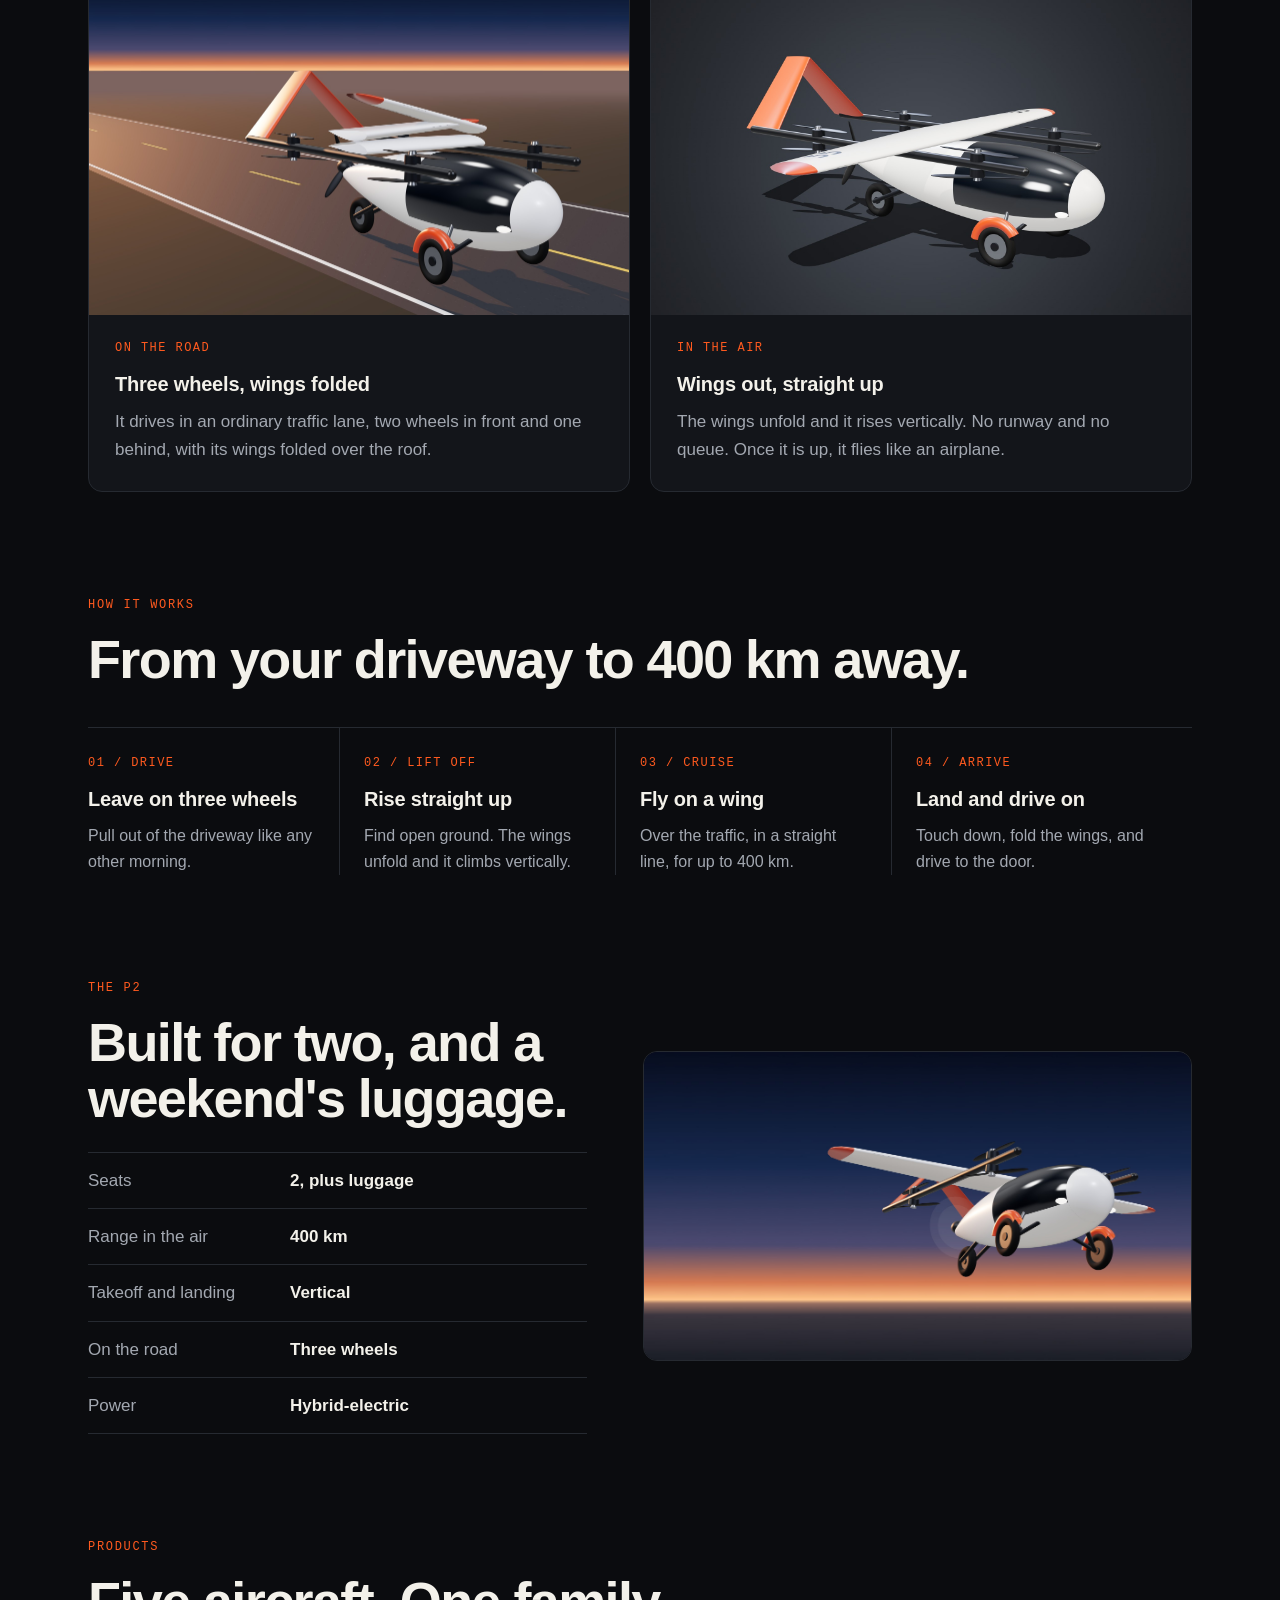
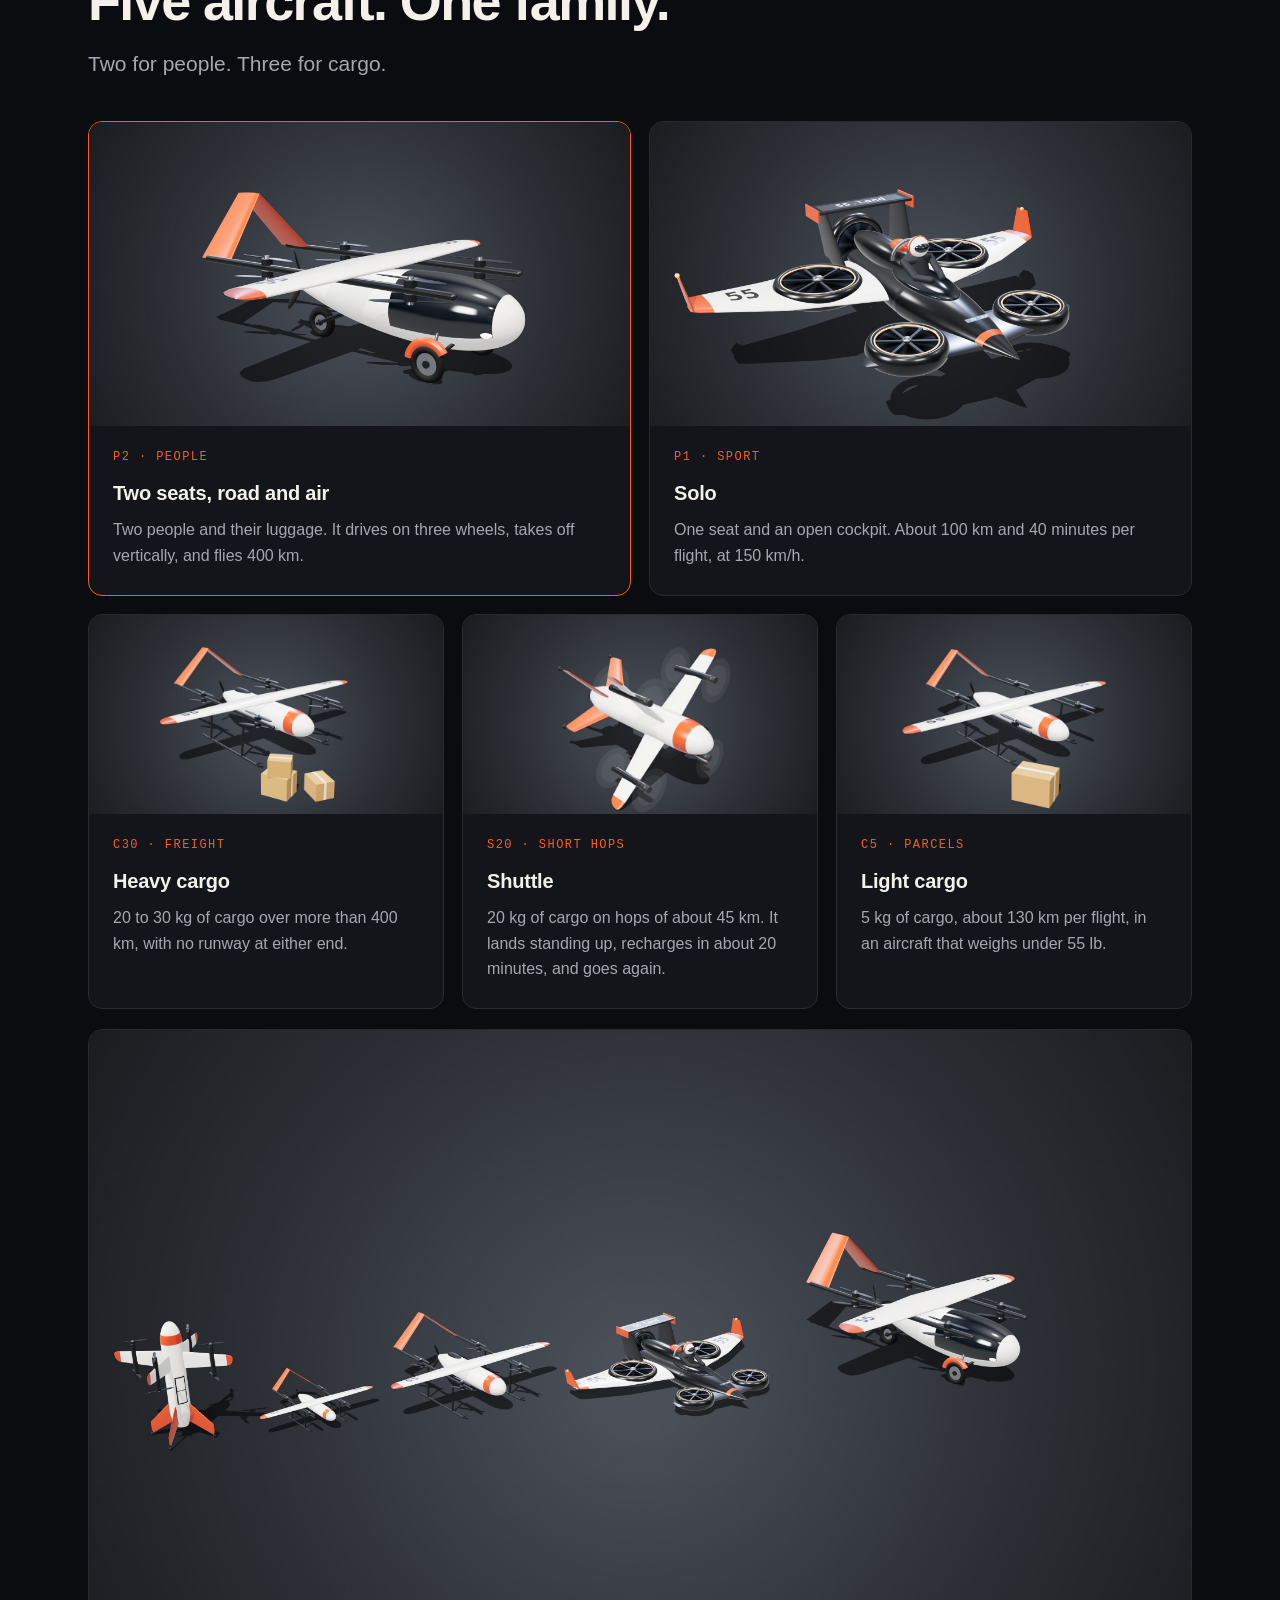
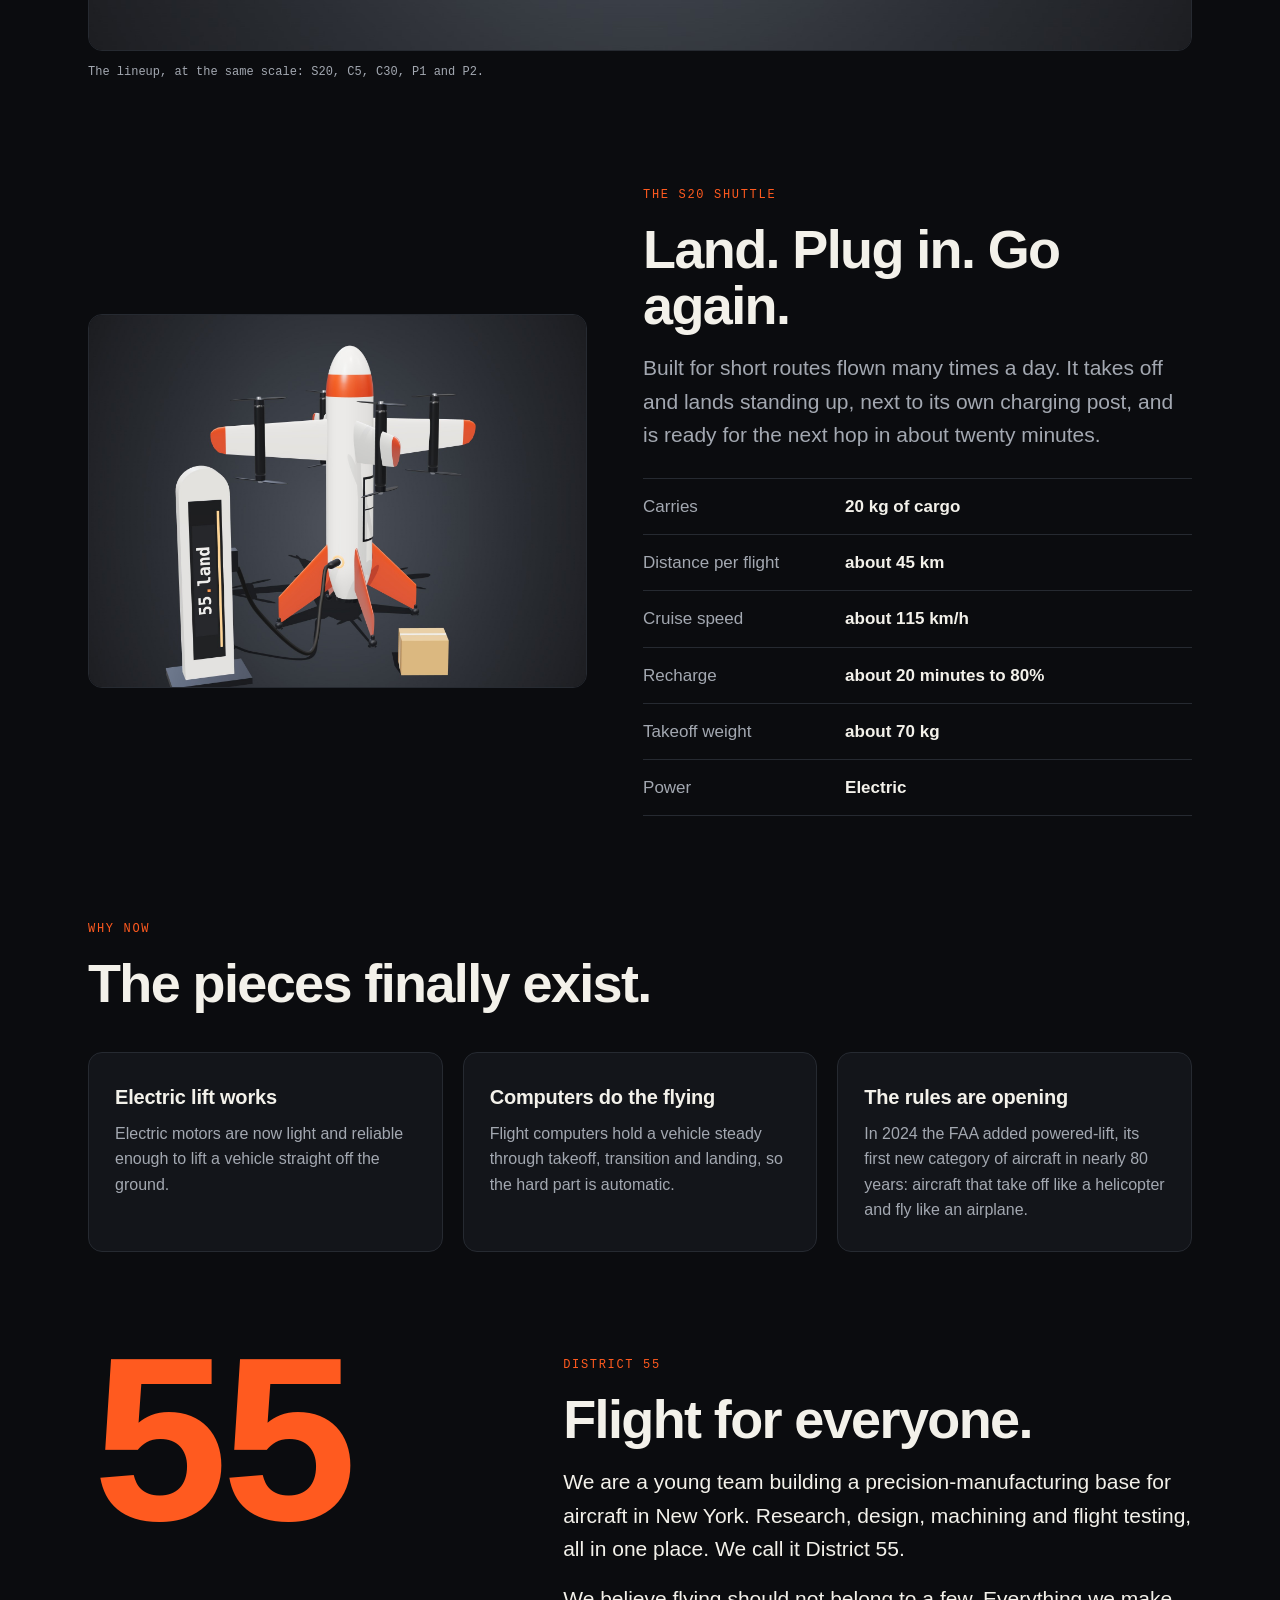
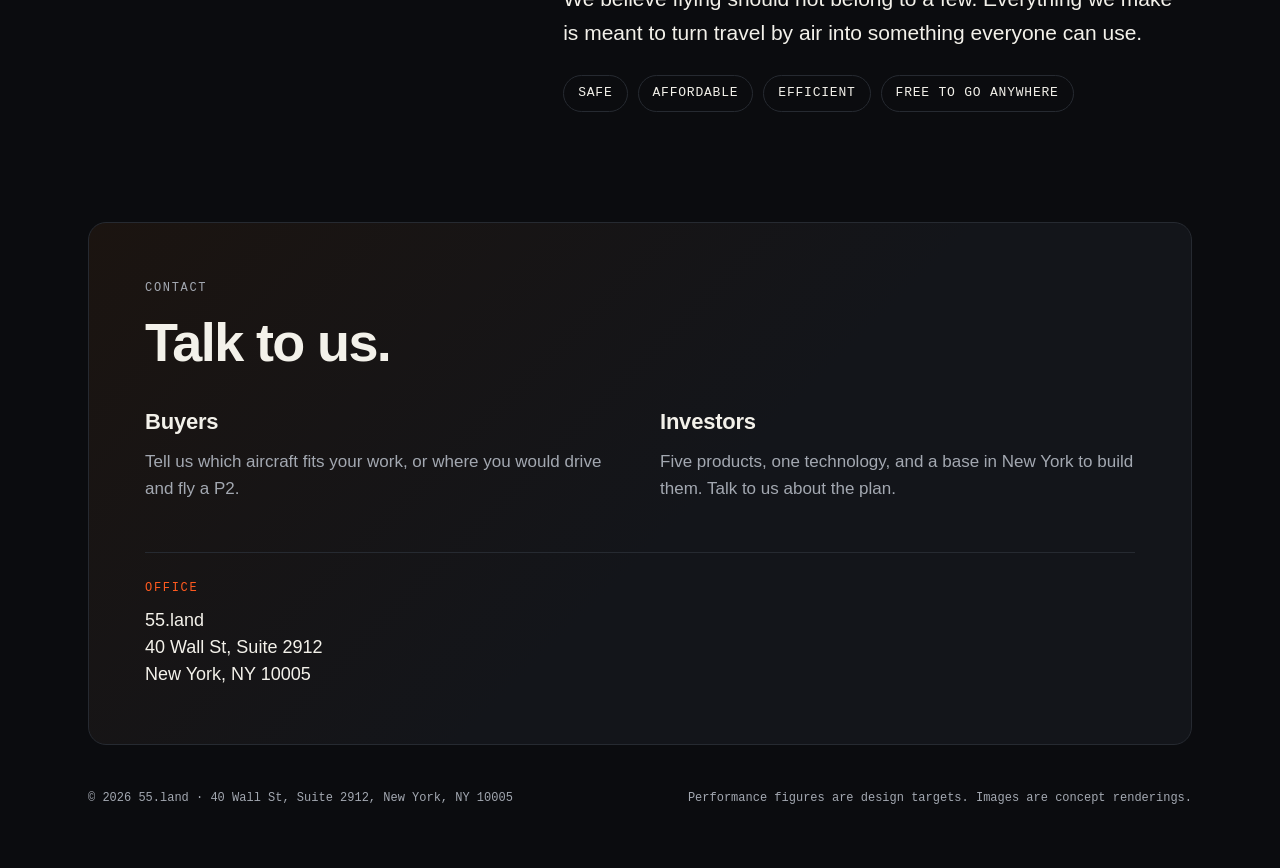
==== commit c6bc3556: "Lead the page with the P1 Solo Co-Authored-By: Claude Fable 5.2 <noreply@anthropic.com>" ====
--- a/index.html
+++ b/index.html
@@ -3,13 +3,13 @@
 <head>
 <meta charset="utf-8">
 <meta name="viewport" content="width=device-width, initial-scale=1">
-<title>55.land — Drive it. Then fly it.</title>
-<meta name="description" content="55.land: aircraft for people, freight, parcels and short hops. The P2 is a two-seat vehicle that drives on the road and takes off straight up. 400 km through the air, no runway.">
-<meta property="og:title" content="55.land — Drive it. Then fly it.">
-<meta property="og:description" content="A two-seat vehicle that drives on the road and takes off straight up. 400 km through the air, no runway.">
+<title>55.land — One seat. Open sky.</title>
+<meta name="description" content="55.land builds aircraft for people and cargo in New York. The P1 Solo is a single-seat sport aircraft; the P2 is a two-seat vehicle that drives on the road and takes off straight up.">
+<meta property="og:title" content="55.land — One seat. Open sky.">
+<meta property="og:description" content="The P1 Solo: a single-seat sport aircraft that lifts straight up and flies on its wing. From 55.land, New York.">
 <meta property="og:type" content="website">
 <meta property="og:url" content="https://55.land/">
-<meta property="og:image" content="https://55.land/img/hero-fly.jpg">
+<meta property="og:image" content="https://55.land/img/p1-hero.jpg">
 <meta name="theme-color" content="#0b0c0f">
 <link rel="icon" href="favicon.svg" type="image/svg+xml">
 <link rel="stylesheet" href="style.css">
@@ -20,9 +20,8 @@
   <div class="wrap">
     <a class="logo" href="./">55<span>.</span>land</a>
     <nav>
-      <a class="hide" href="#vehicle">Vehicle</a>
+      <a class="hide" href="#vehicle">P2</a>
       <a class="hide" href="#how">How it works</a>
-      <a class="hide" href="#solo">Solo</a>
       <a class="hide" href="#products">Products</a>
       <a class="hide" href="#district">District 55</a>
       <a href="#contact">Contact</a>
@@ -31,11 +30,11 @@
 </header>
 
 <div class="hero">
-  <img class="shot" src="img/hero-fly.jpg" width="2400" height="1350" alt="A two-seat vehicle with a long wing and three road wheels, flying at dusk.">
+  <img class="shot" src="img/p1-hero.jpg" width="2400" height="1350" alt="The P1 Solo, a single-seat open-cockpit aircraft with four ducted fans, flying over a forest and a river. The rear wing reads 55.land.">
   <div class="wrap">
-    <p class="eyebrow">55.land · New York</p>
-    <h1>Drive it.<br>Then fly it.</h1>
-    <p class="lede">A two-seat vehicle that lives on the road and leaves it whenever you want. It lifts straight up, flies 400 km on a wing, lands, and drives the last mile.</p>
+    <p class="eyebrow">The P1 Solo · 55.land</p>
+    <h1>One seat.<br>Open sky.</h1>
+    <p class="lede">A single-seat sport aircraft for people who would rather fly than be flown. It lifts straight up on four fans, then flies on its wing.</p>
     <div class="btns">
       <a class="btn primary" href="#contact">For buyers</a>
       <a class="btn" href="#contact">For investors</a>
@@ -46,16 +45,22 @@
 <div class="wrap">
 
 <dl class="stats">
-  <div><dt>2</dt><dd>seats, plus luggage</dd></div>
-  <div><dt>400<small>km</small></dt><dd>through the air, per flight</dd></div>
-  <div><dt>3</dt><dd>wheels on the road</dd></div>
-  <div><dt>0</dt><dd>runways needed</dd></div>
+  <div><dt>1</dt><dd>seat, open cockpit</dd></div>
+  <div><dt>100<small>km</small></dt><dd>per flight</dd></div>
+  <div><dt>40<small>min</small></dt><dd>in the air</dd></div>
+  <div><dt>150<small>km/h</small></dt><dd>cruise speed</dd></div>
 </dl>
 
 <section id="vehicle">
-  <p class="eyebrow">One vehicle</p>
-  <h2>The road is only half of it.</h2>
-  <p class="lede">Most trips start on a street and end on one. The P2 is at home on both sides of the trip, and in the sky between them.</p>
+  <p class="eyebrow">The P2</p>
+  <h2>Drive it. Then fly it.</h2>
+  <p class="lede">A two-seat vehicle that lives on the road and leaves it whenever you want. It lifts straight up, flies 400 km on a wing, lands, and drives the last mile.</p>
+  <dl class="stats">
+    <div><dt>2</dt><dd>seats, plus luggage</dd></div>
+    <div><dt>400<small>km</small></dt><dd>through the air, per flight</dd></div>
+    <div><dt>3</dt><dd>wheels on the road</dd></div>
+    <div><dt>0</dt><dd>runways needed</dd></div>
+  </dl>
   <div class="modes">
     <div class="mode">
       <img src="img/road.jpg" width="2400" height="1350" loading="lazy" alt="The vehicle on a two-lane road at dusk, wings folded over the roof.">
@@ -100,21 +105,6 @@
     </dl>
   </div>
   <img src="img/hero-fly.jpg" width="2400" height="1350" loading="lazy" alt="The vehicle in flight.">
-</section>
-
-<section id="solo">
-  <p class="eyebrow">The P1 Solo</p>
-  <h2>One seat. Open sky.</h2>
-  <p class="lede">A single-seat sport aircraft for people who would rather fly than be flown. It lifts straight up on four fans, then flies on its wing.</p>
-  <figure class="wide">
-    <img src="img/p1-fly.jpg" width="2400" height="1350" loading="lazy" alt="The P1 Solo, a single-seat open-cockpit aircraft with four ducted fans, flying over a forest and a river. The rear wing reads 55.land.">
-  </figure>
-  <dl class="stats">
-    <div><dt>1</dt><dd>seat, open cockpit</dd></div>
-    <div><dt>100<small>km</small></dt><dd>per flight</dd></div>
-    <div><dt>40<small>min</small></dt><dd>in the air</dd></div>
-    <div><dt>150<small>km/h</small></dt><dd>cruise speed</dd></div>
-  </dl>
 </section>
 
 <section id="products">
--- a/style.css
+++ b/style.css
@@ -109,7 +109,7 @@
 .stages.trio { grid-template-columns: repeat(3, 1fr); margin-top: 18px; }
 figure.wide { margin: 36px 0 0; }
 figure.wide img { display: block; width: 100%; border-radius: 14px; border: 1px solid var(--line); }
-#solo .stats { margin-top: 22px; }
+#vehicle .stats { margin-top: 30px; }
 .stage { border-radius: 14px; overflow: hidden; background: var(--card); border: 1px solid var(--line); }
 .stage.goal { border-color: var(--accent); }
 .stage img { display: block; width: 100%; aspect-ratio: 16 / 9; object-fit: cover; }
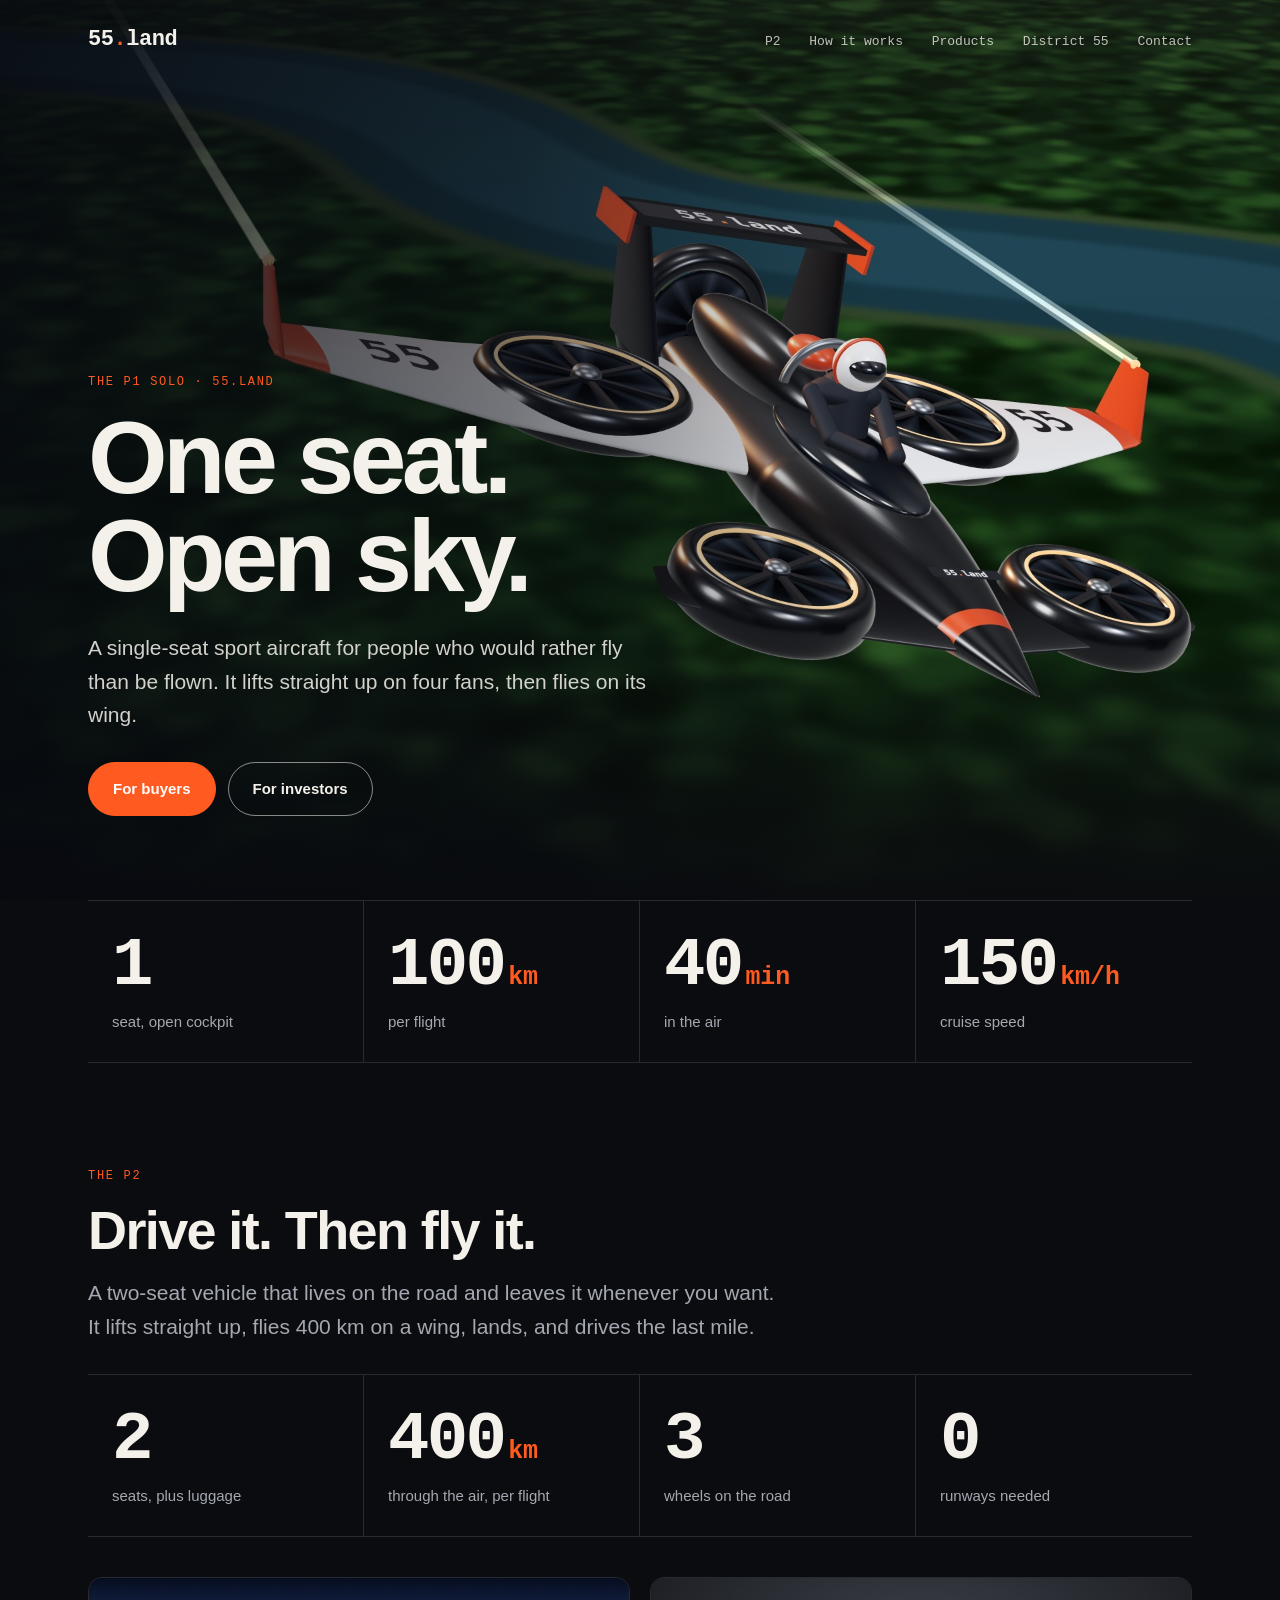
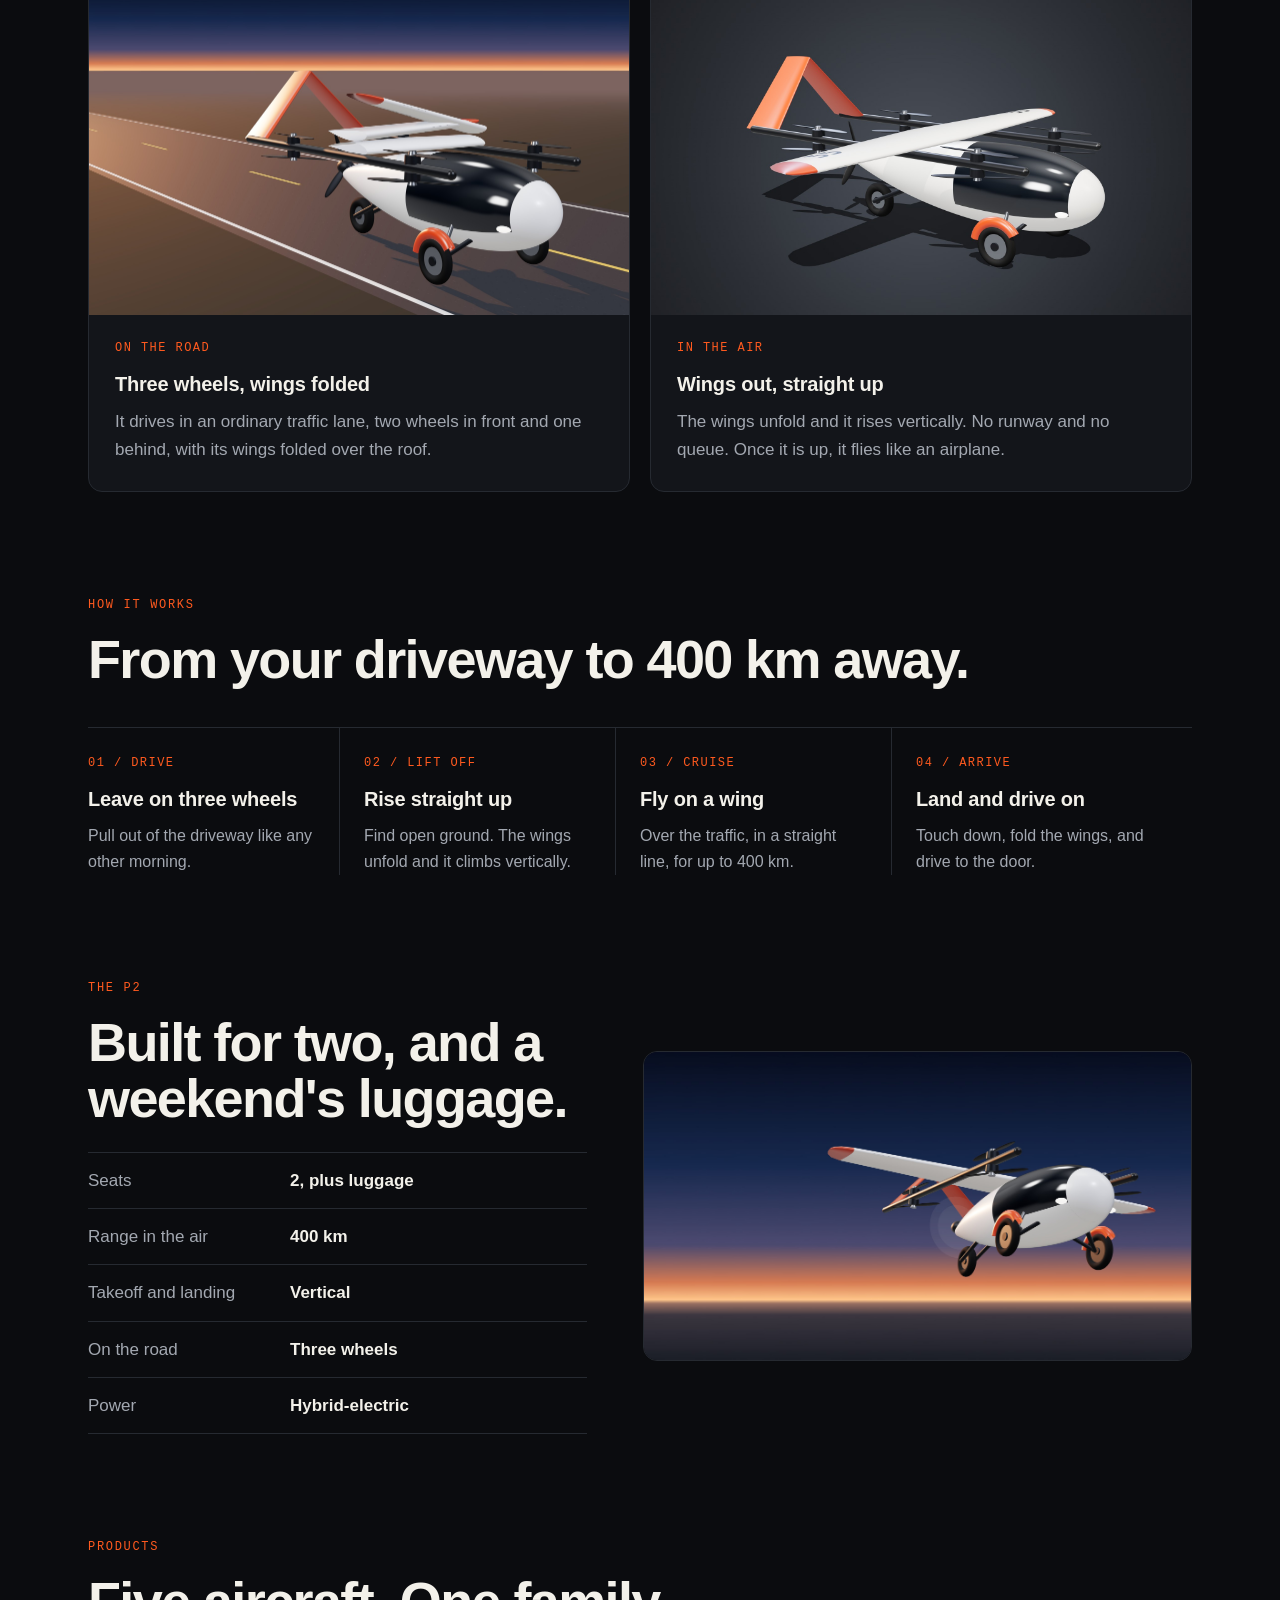
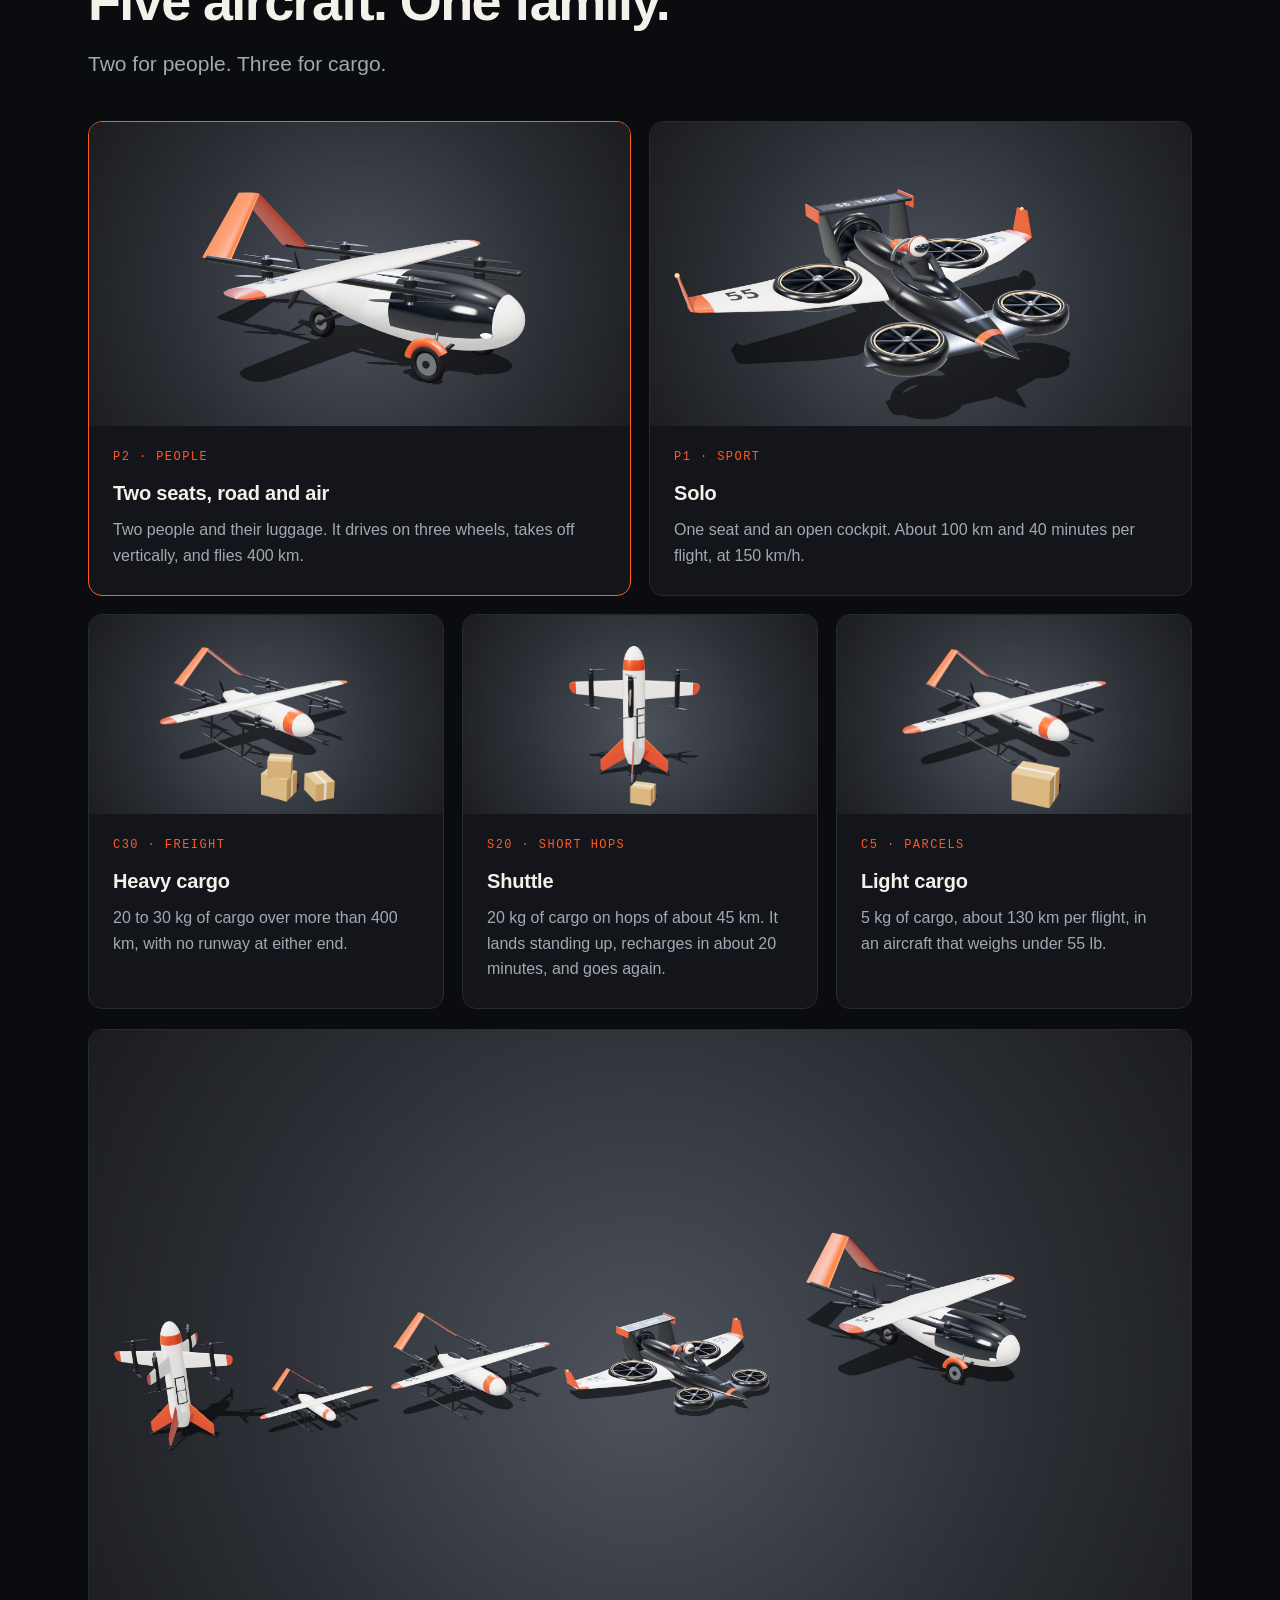
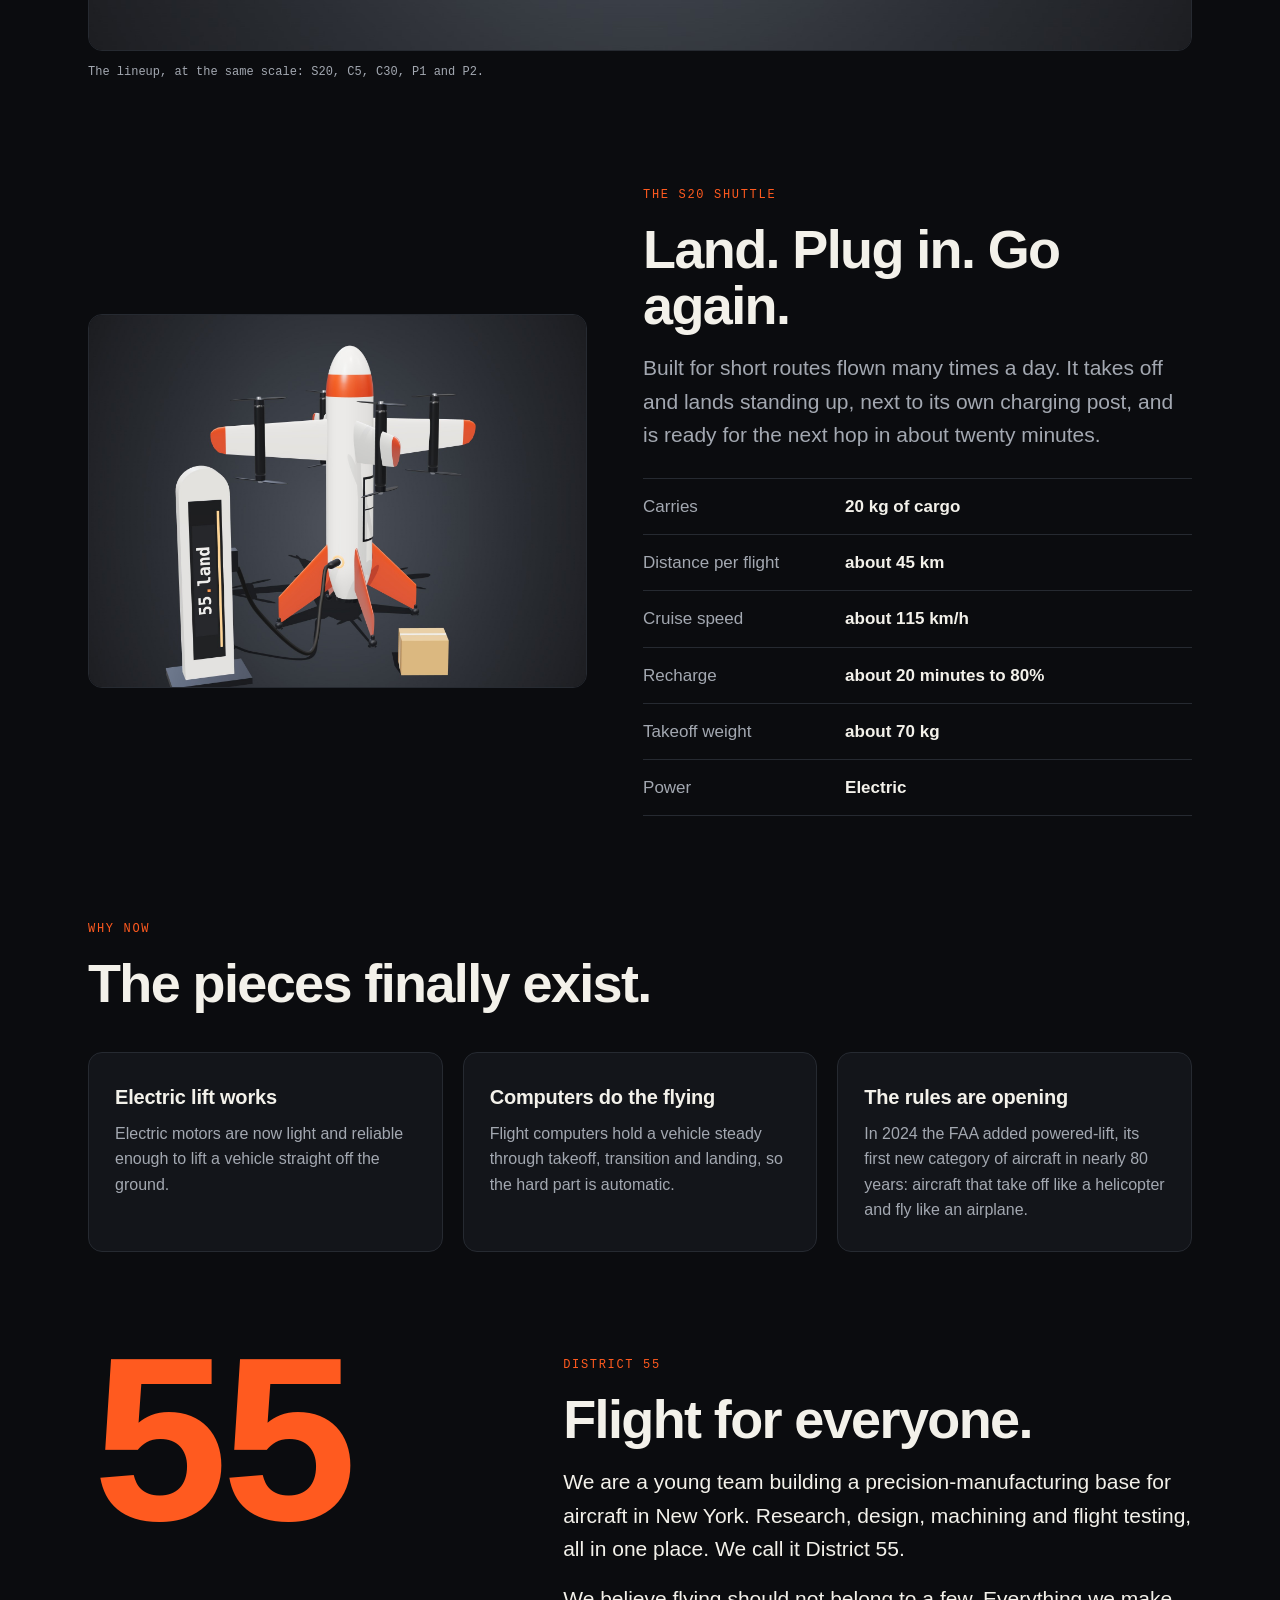
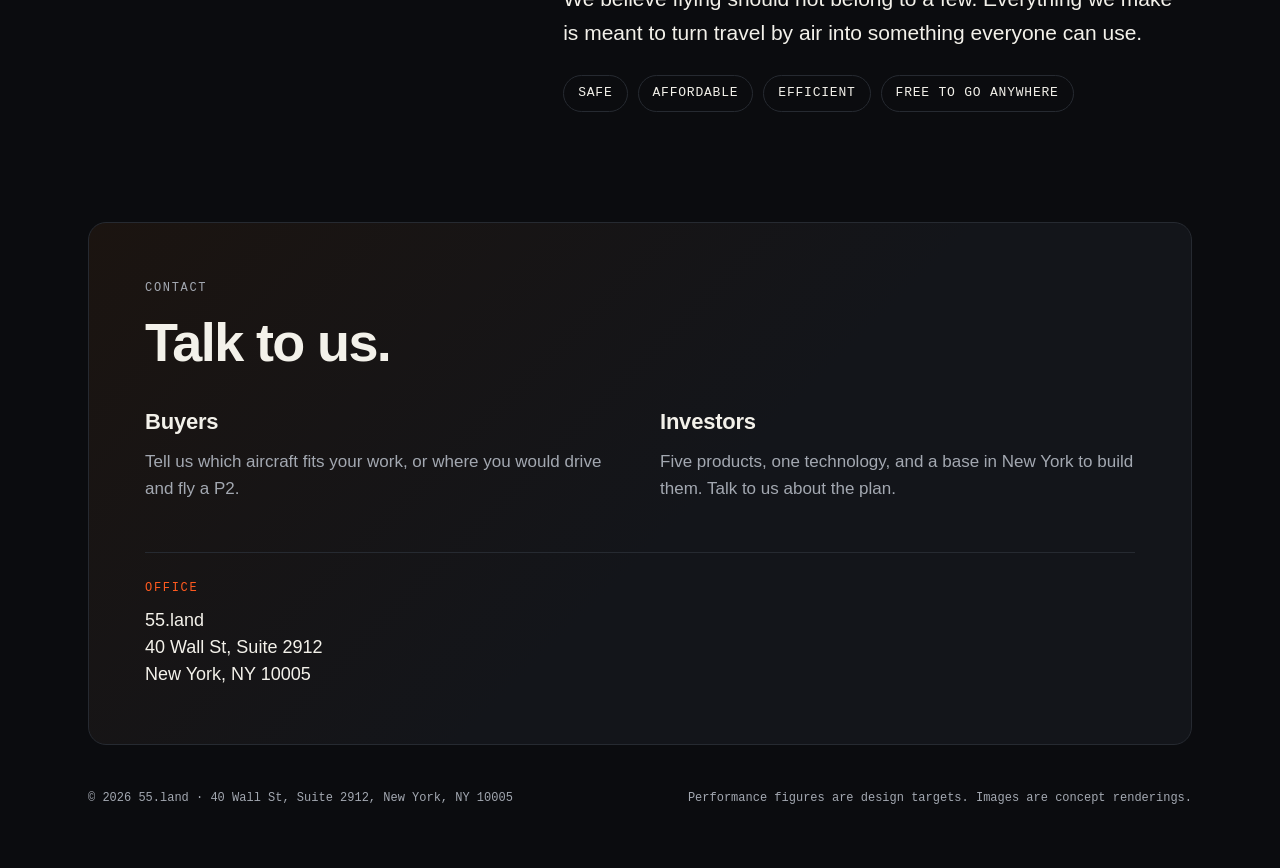
==== commit 55fe75e4: "Show the S20 Shuttle standing in its product card Co-Authored-By: Claude Fable 5.2 <noreply@anthropi" ====
--- a/index.html
+++ b/index.html
@@ -139,7 +139,7 @@
       </div>
     </div>
     <div class="stage">
-      <img src="img/s20.jpg" width="1920" height="1080" loading="lazy" alt="The S20 Shuttle, a cylindrical cargo aircraft with four wings in an X.">
+      <img src="img/s20.jpg" width="1920" height="1080" loading="lazy" alt="The S20 Shuttle standing on its tail fins, a cylindrical cargo aircraft with four wings in an X, with a parcel beside it.">
       <div class="txt">
         <div class="num">S20 · Short hops</div>
         <h3>Shuttle</h3>
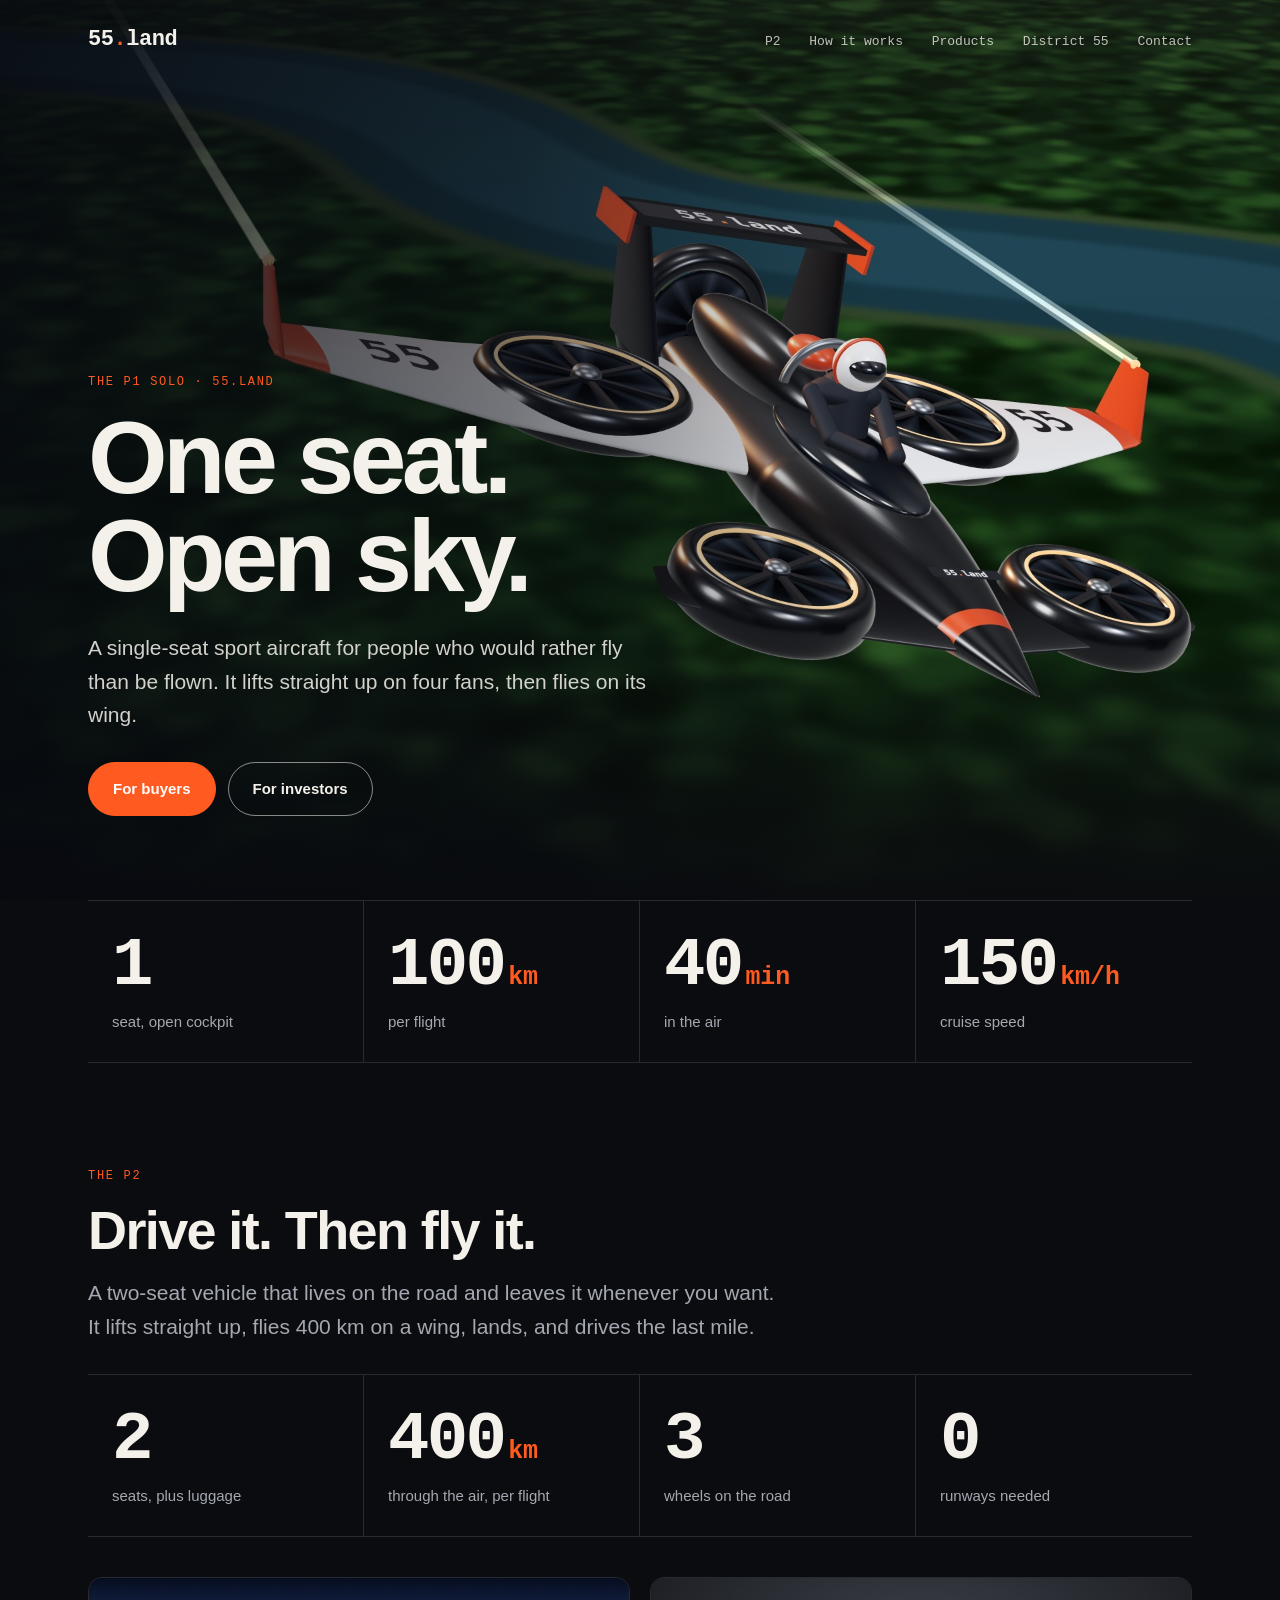
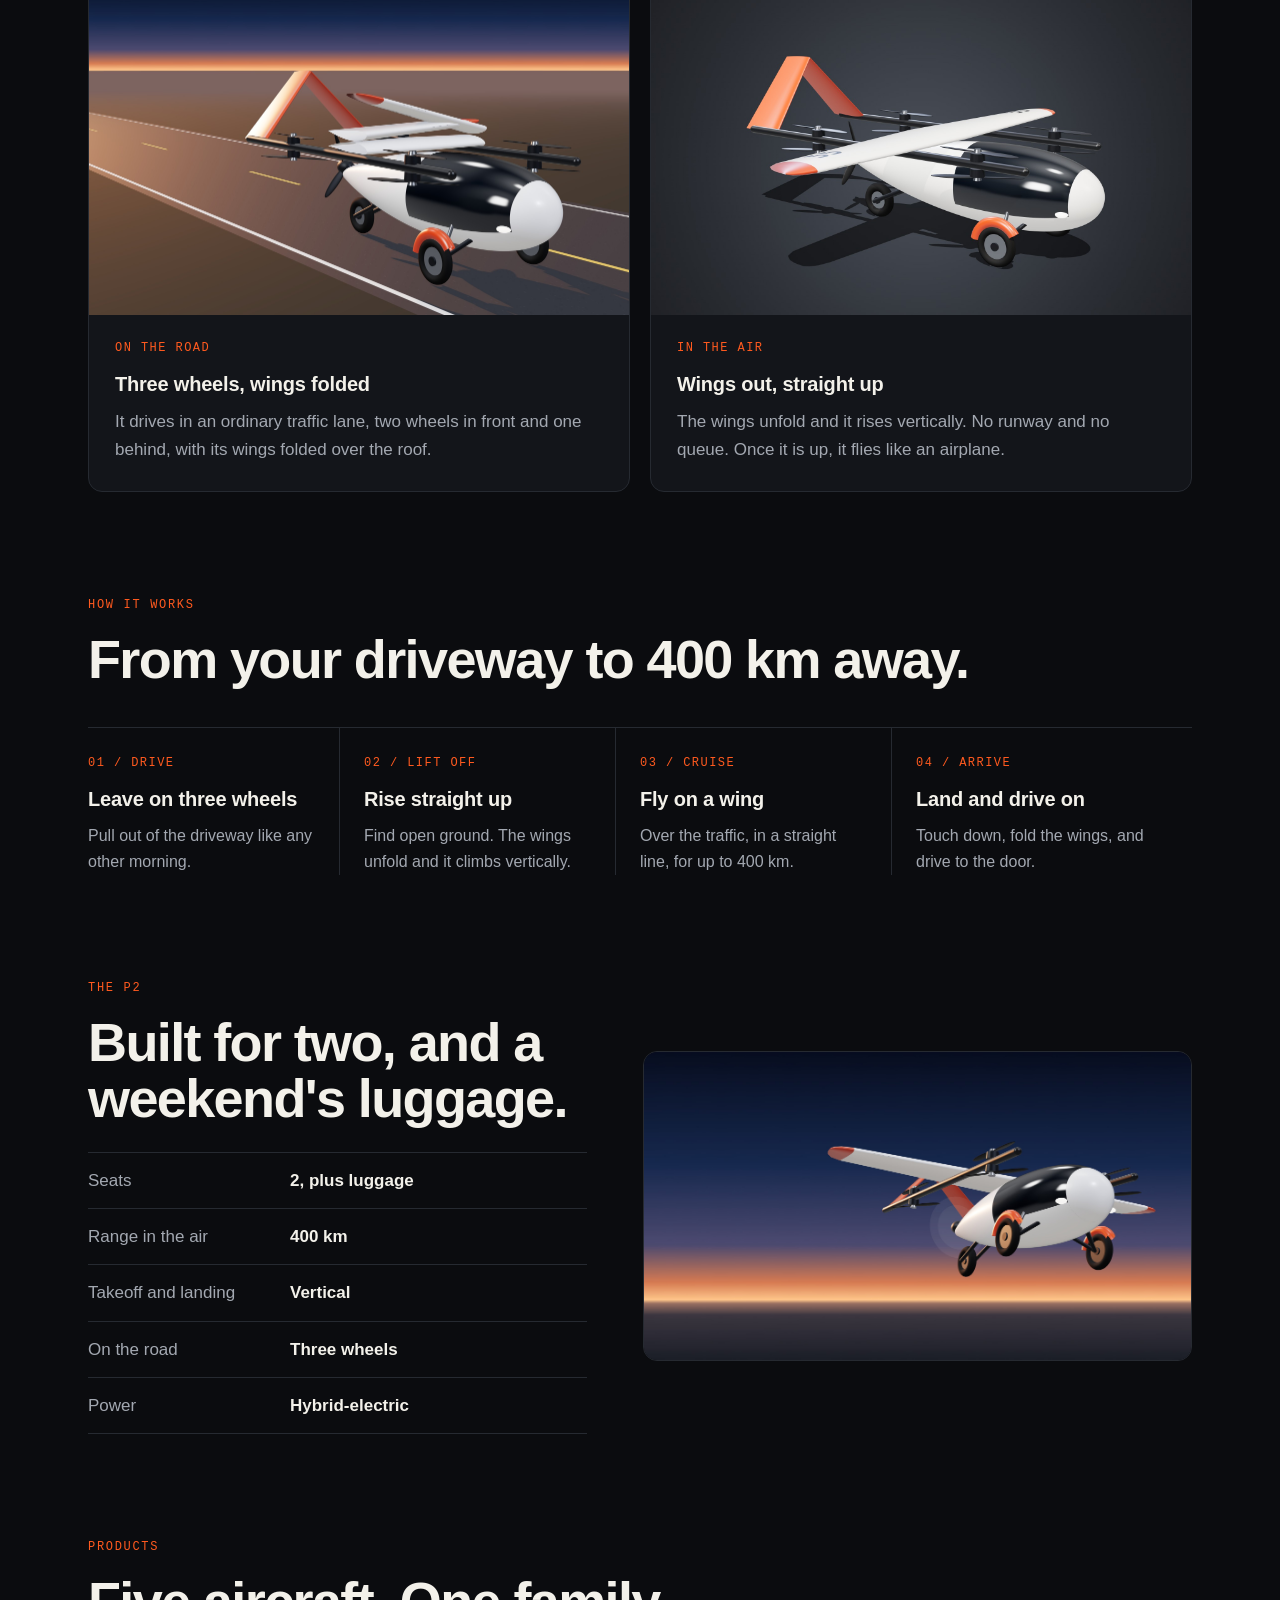
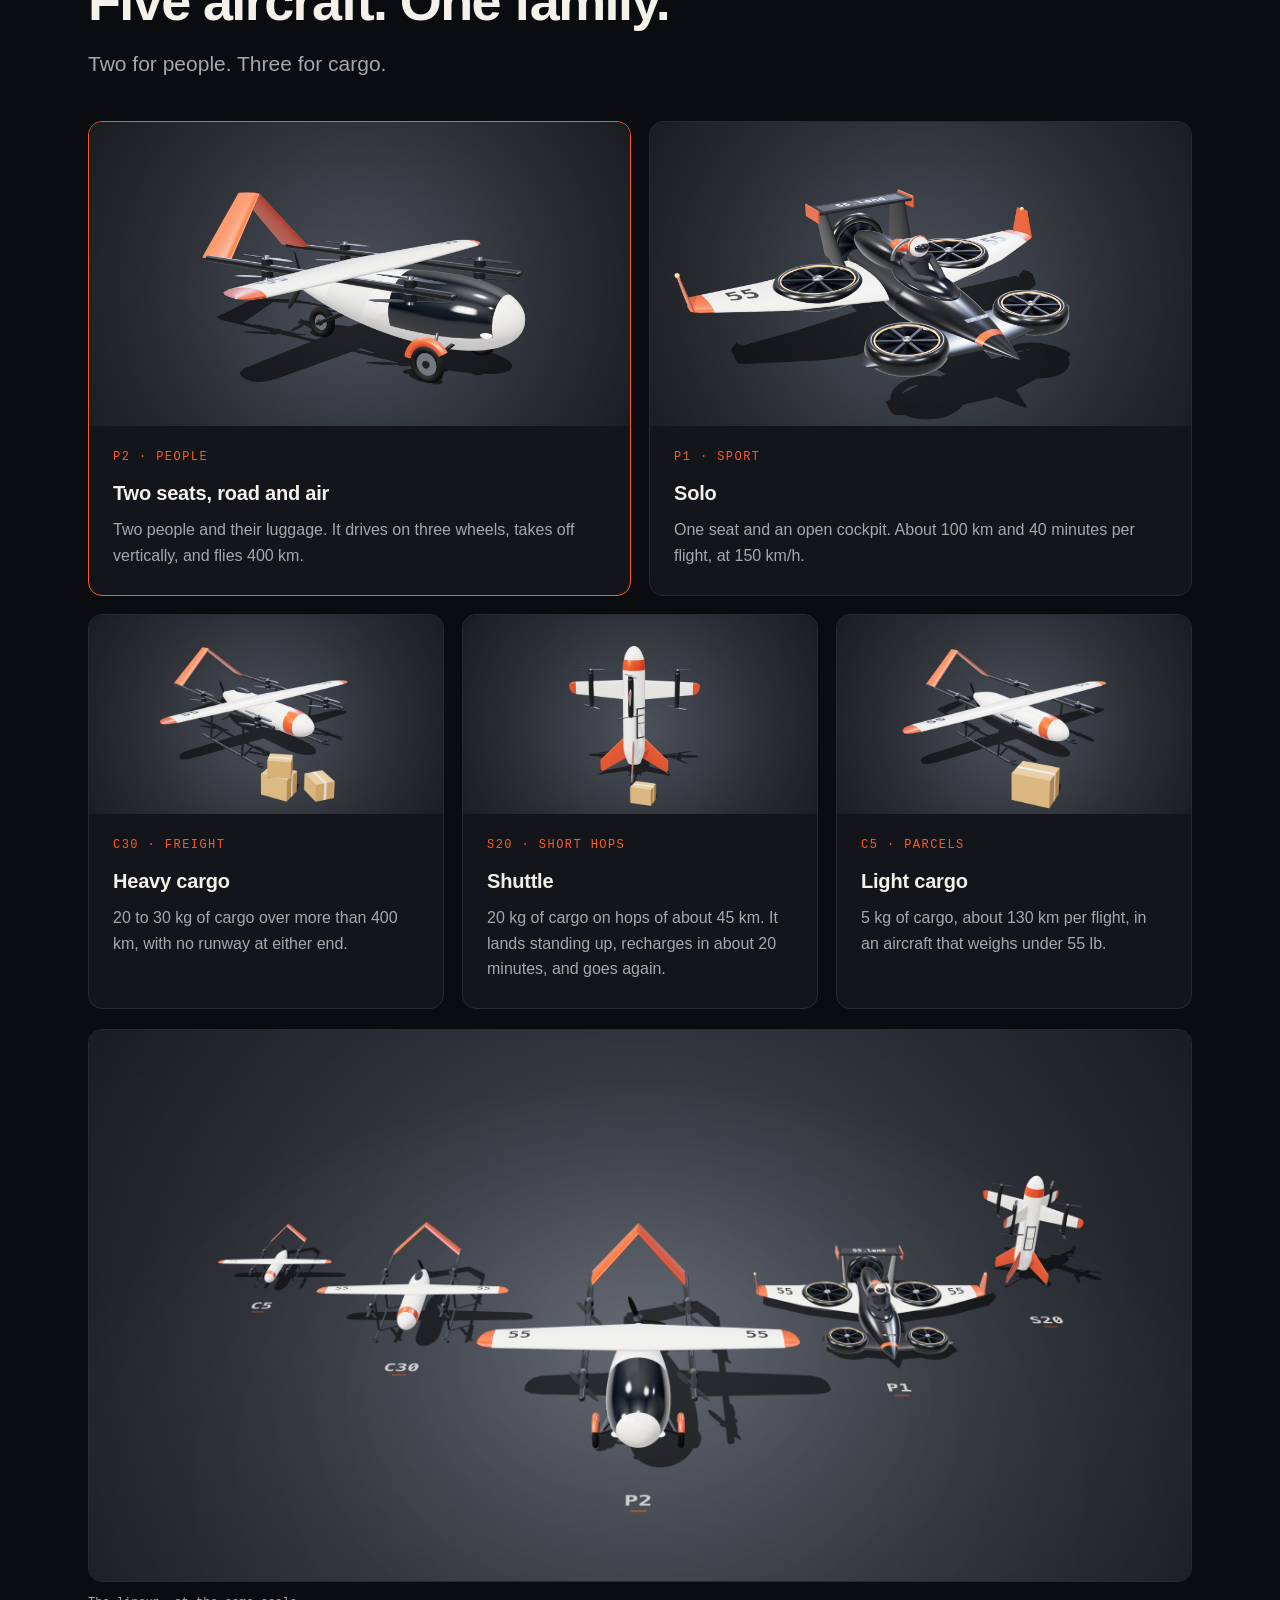
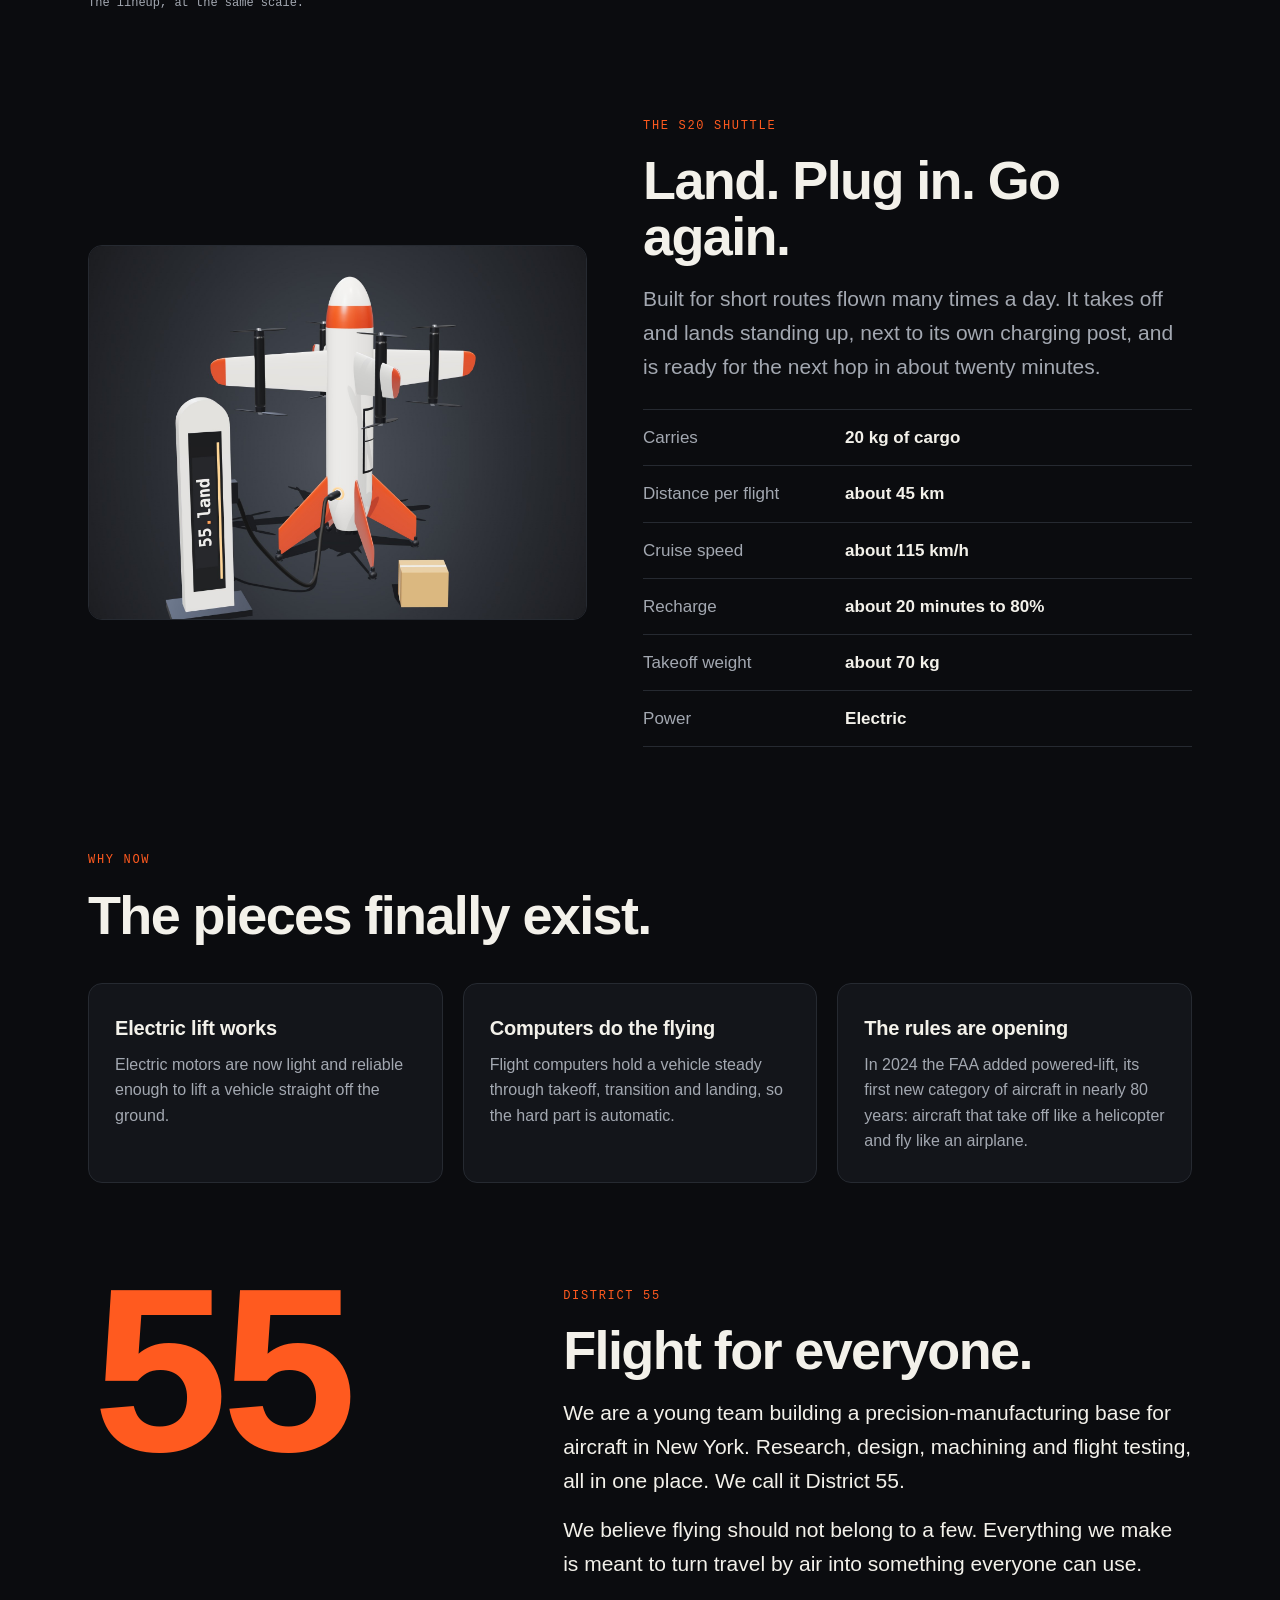
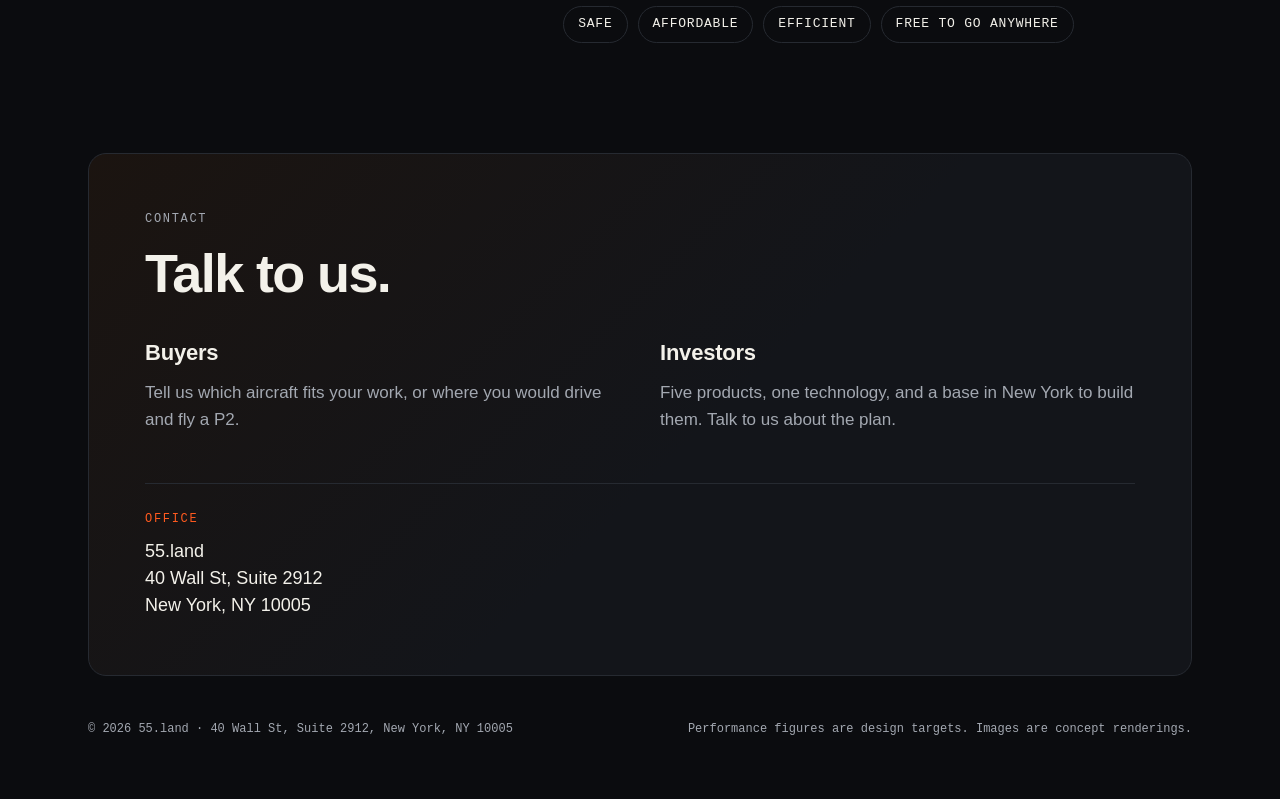
==== commit c59ceef7: "Rearrange the lineup image with the P2 in the centre Co-Authored-By: Claude Fable 5.2 <noreply@anthr" ====
--- a/index.html
+++ b/index.html
@@ -156,8 +156,8 @@
     </div>
   </div>
   <figure class="family">
-    <img src="img/family-5.jpg" width="1920" height="1080" loading="lazy" alt="The five aircraft side by side.">
-    <figcaption>The lineup, at the same scale: S20, C5, C30, P1 and P2.</figcaption>
+    <img src="img/lineup.jpg" width="2400" height="1200" loading="lazy" alt="The five aircraft in a line: C5, C30, P2 in the centre, P1 and S20.">
+    <figcaption>The lineup, at the same scale.</figcaption>
   </figure>
 </section>
 
